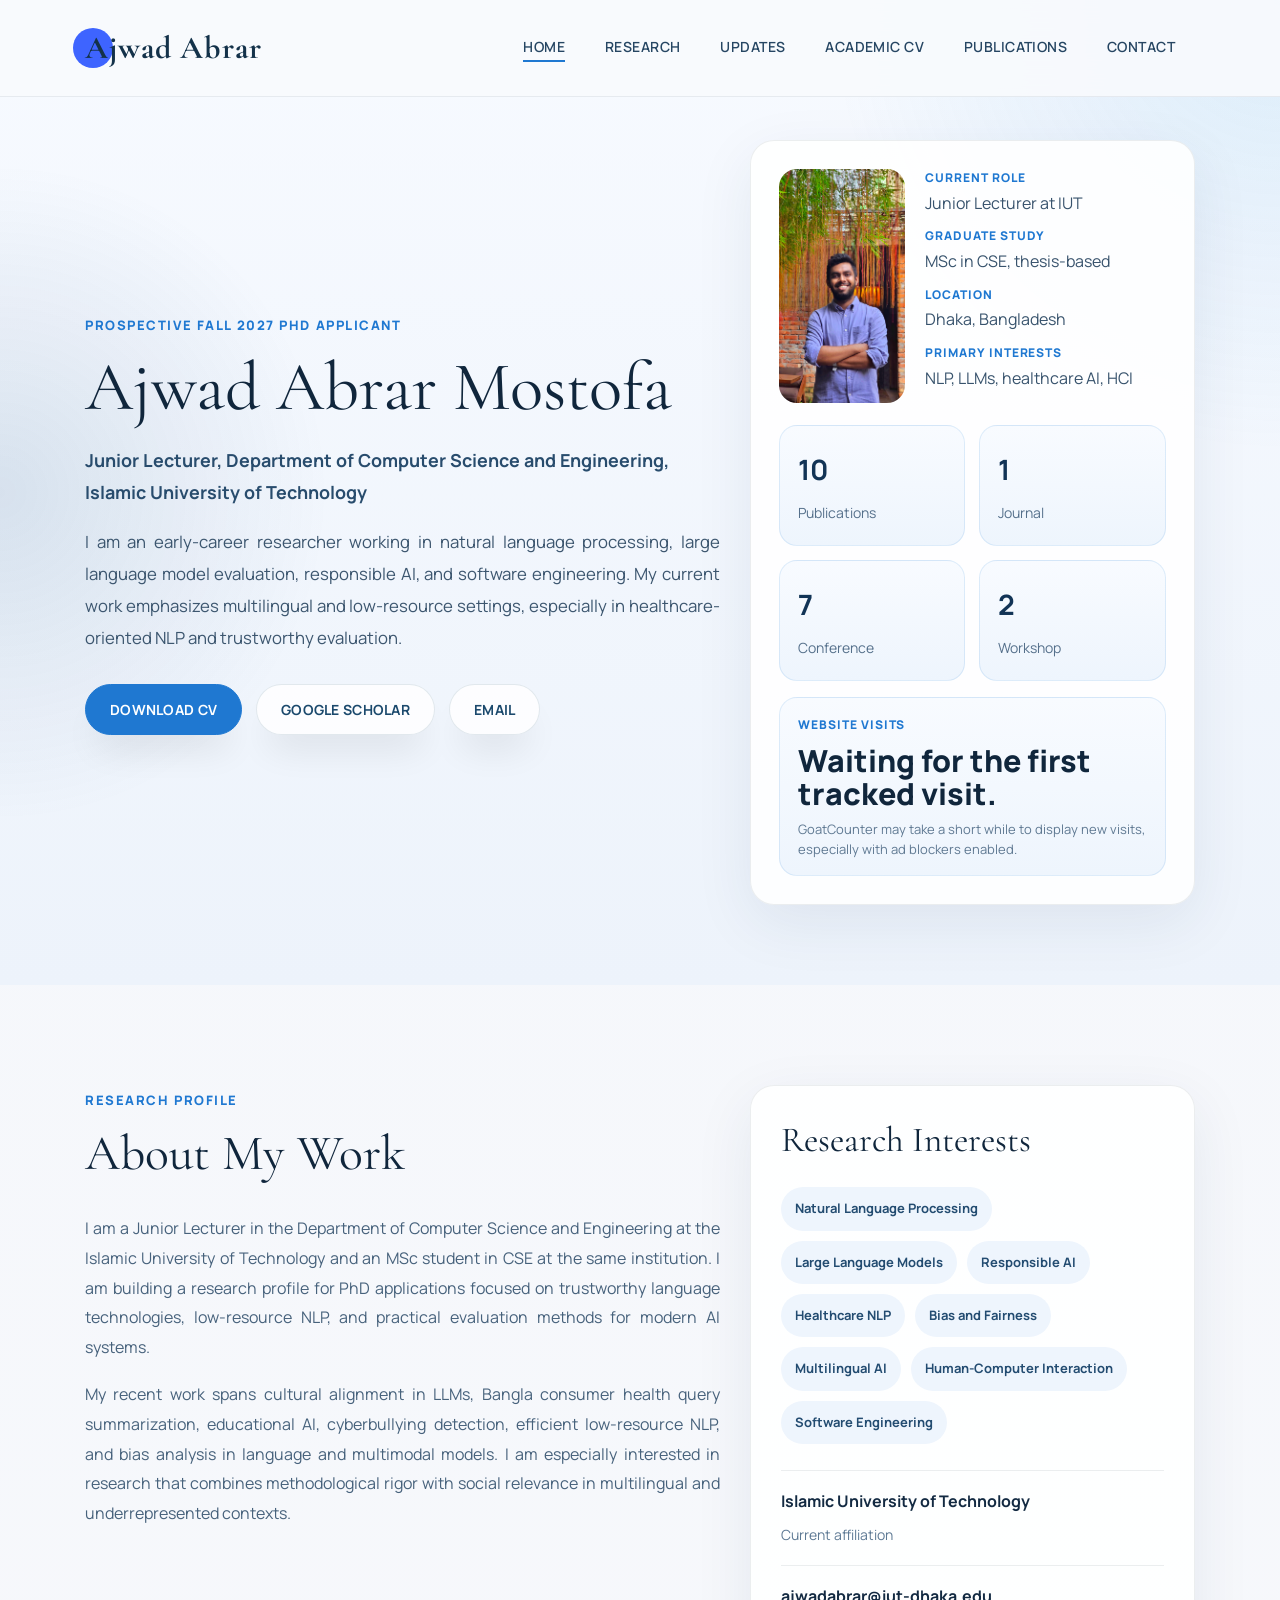
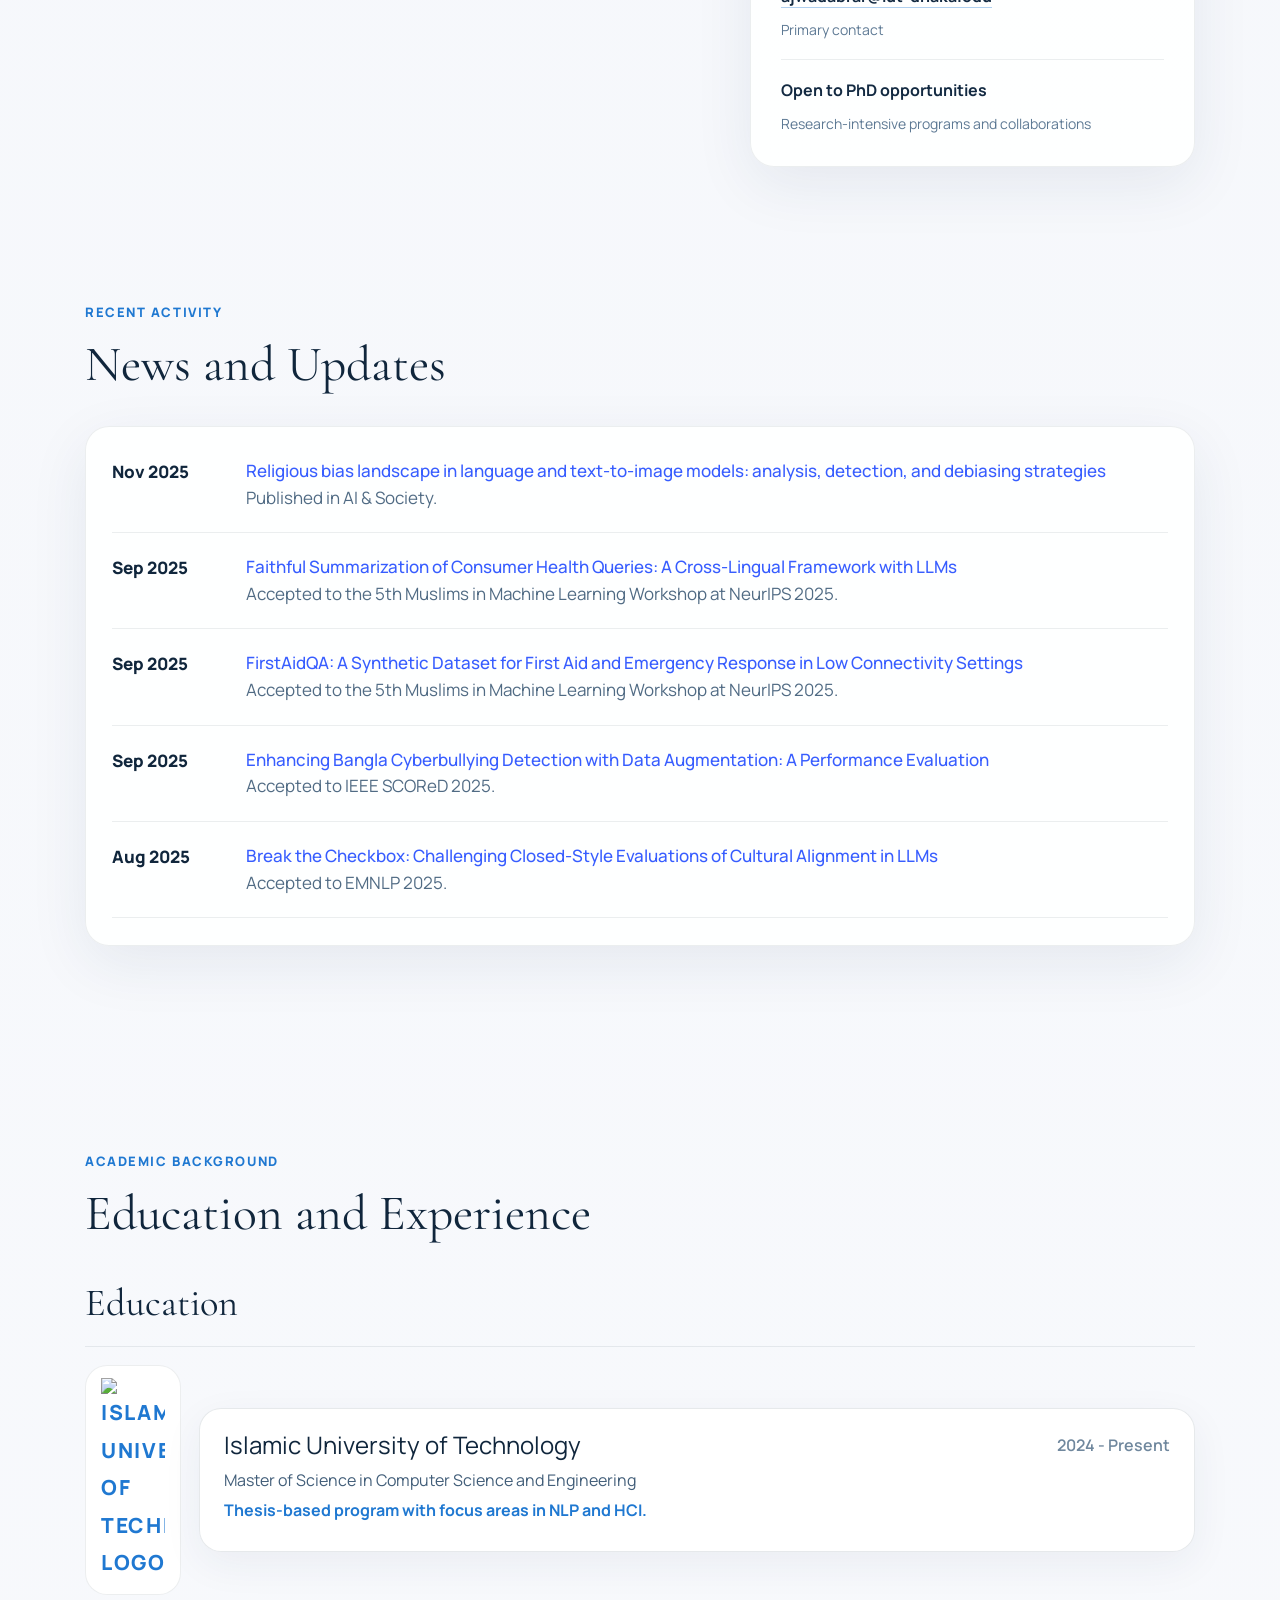
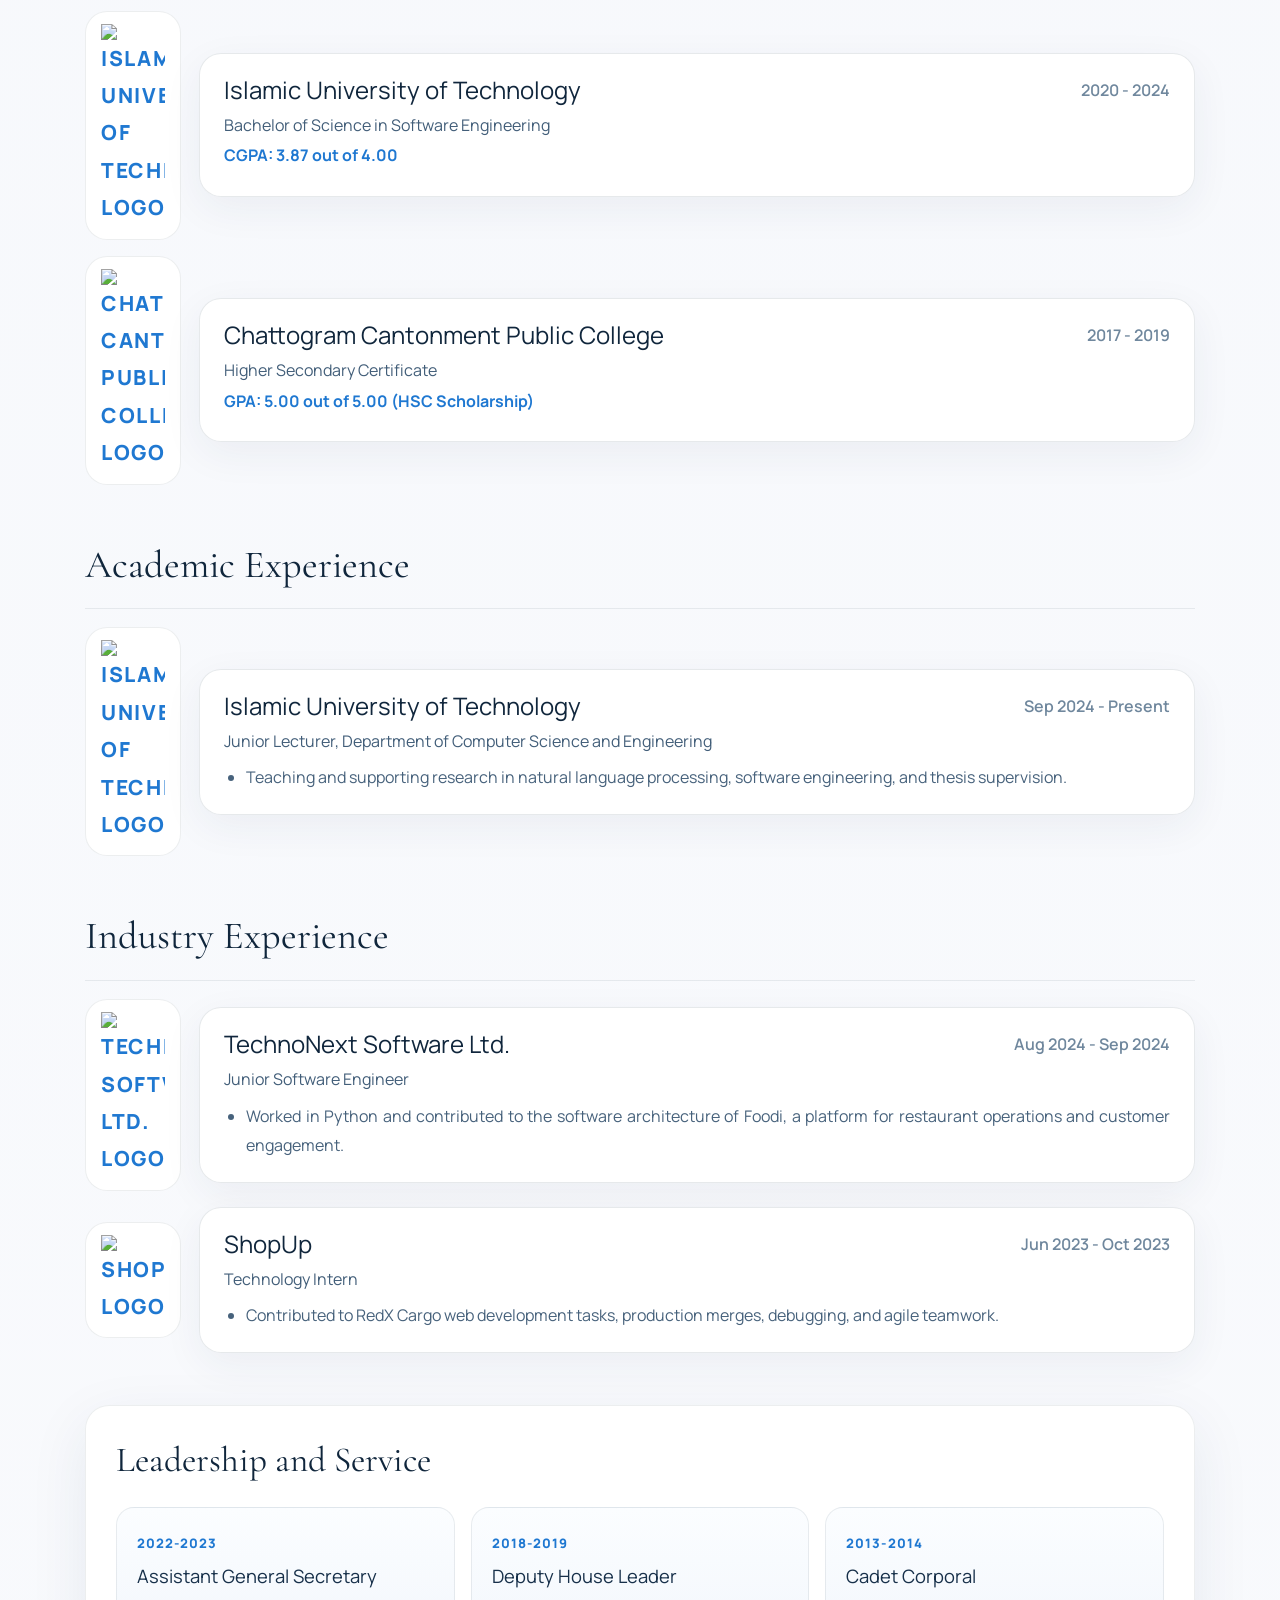
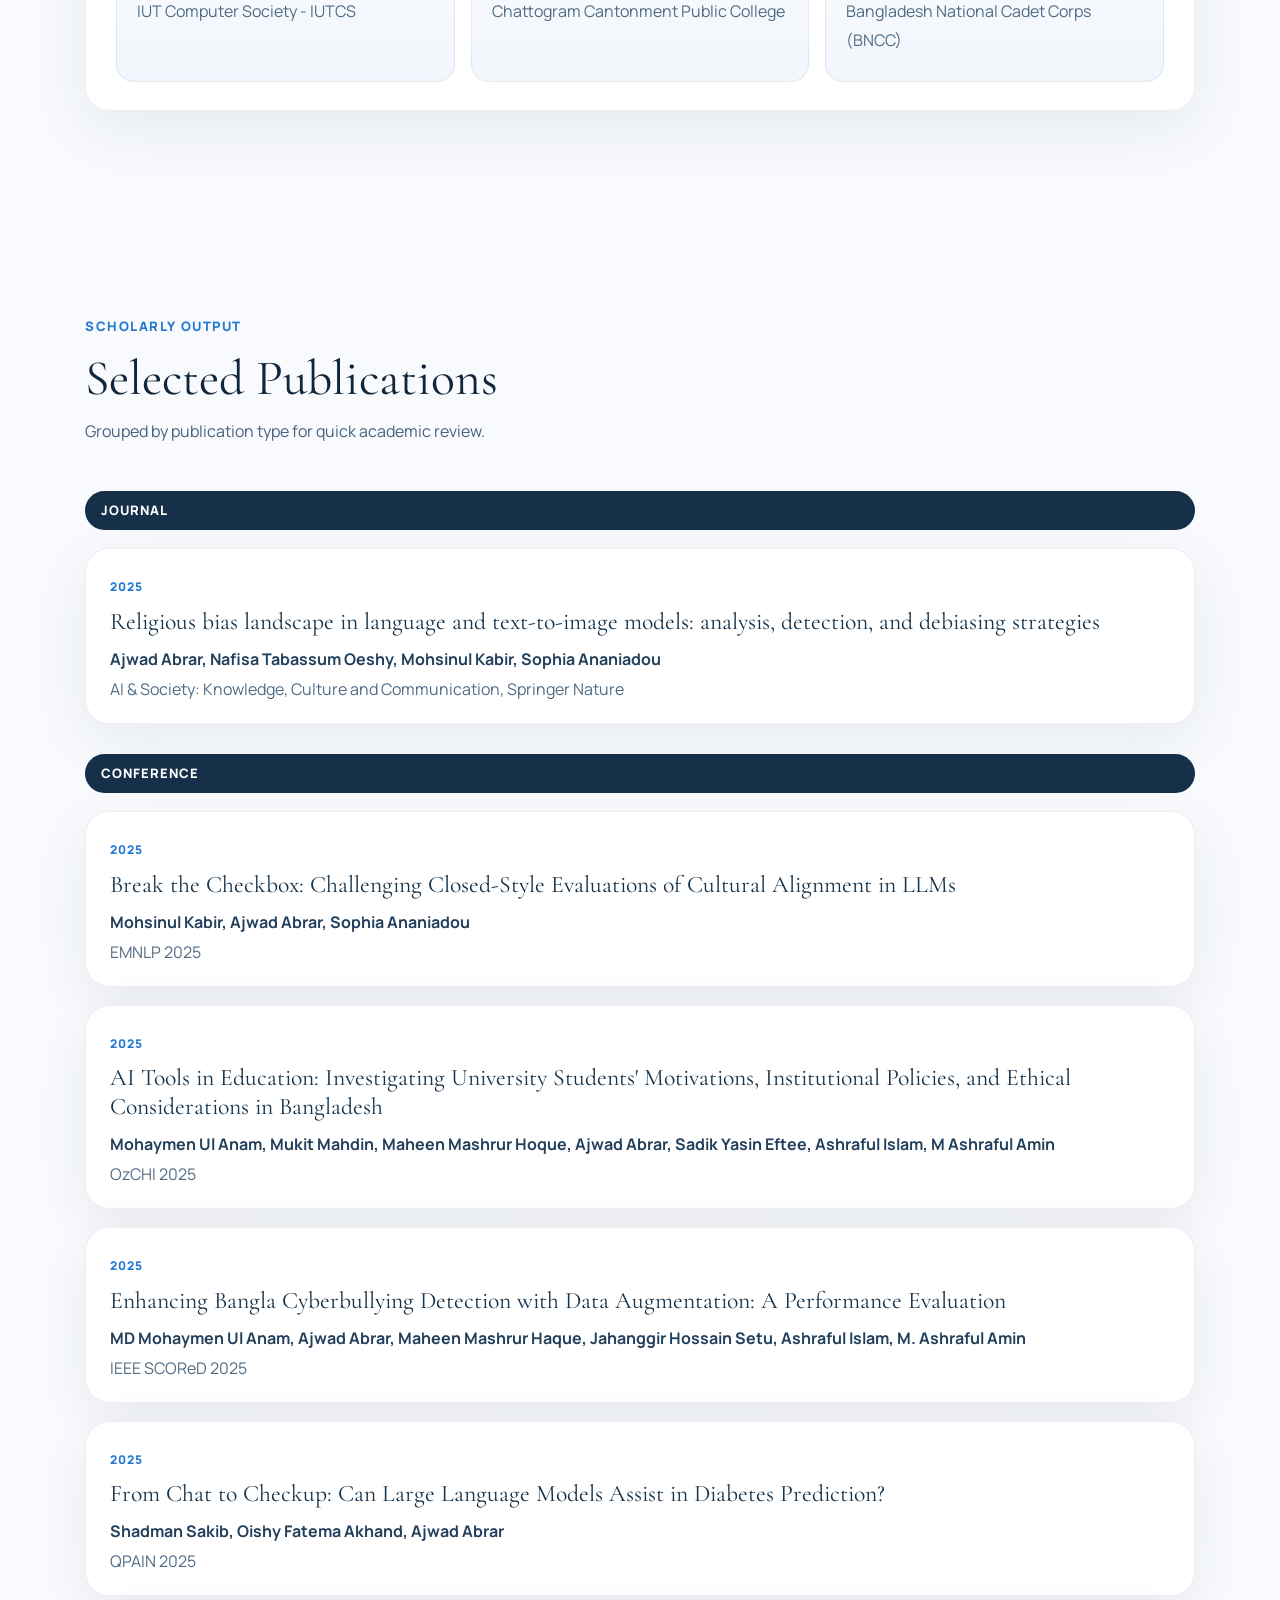
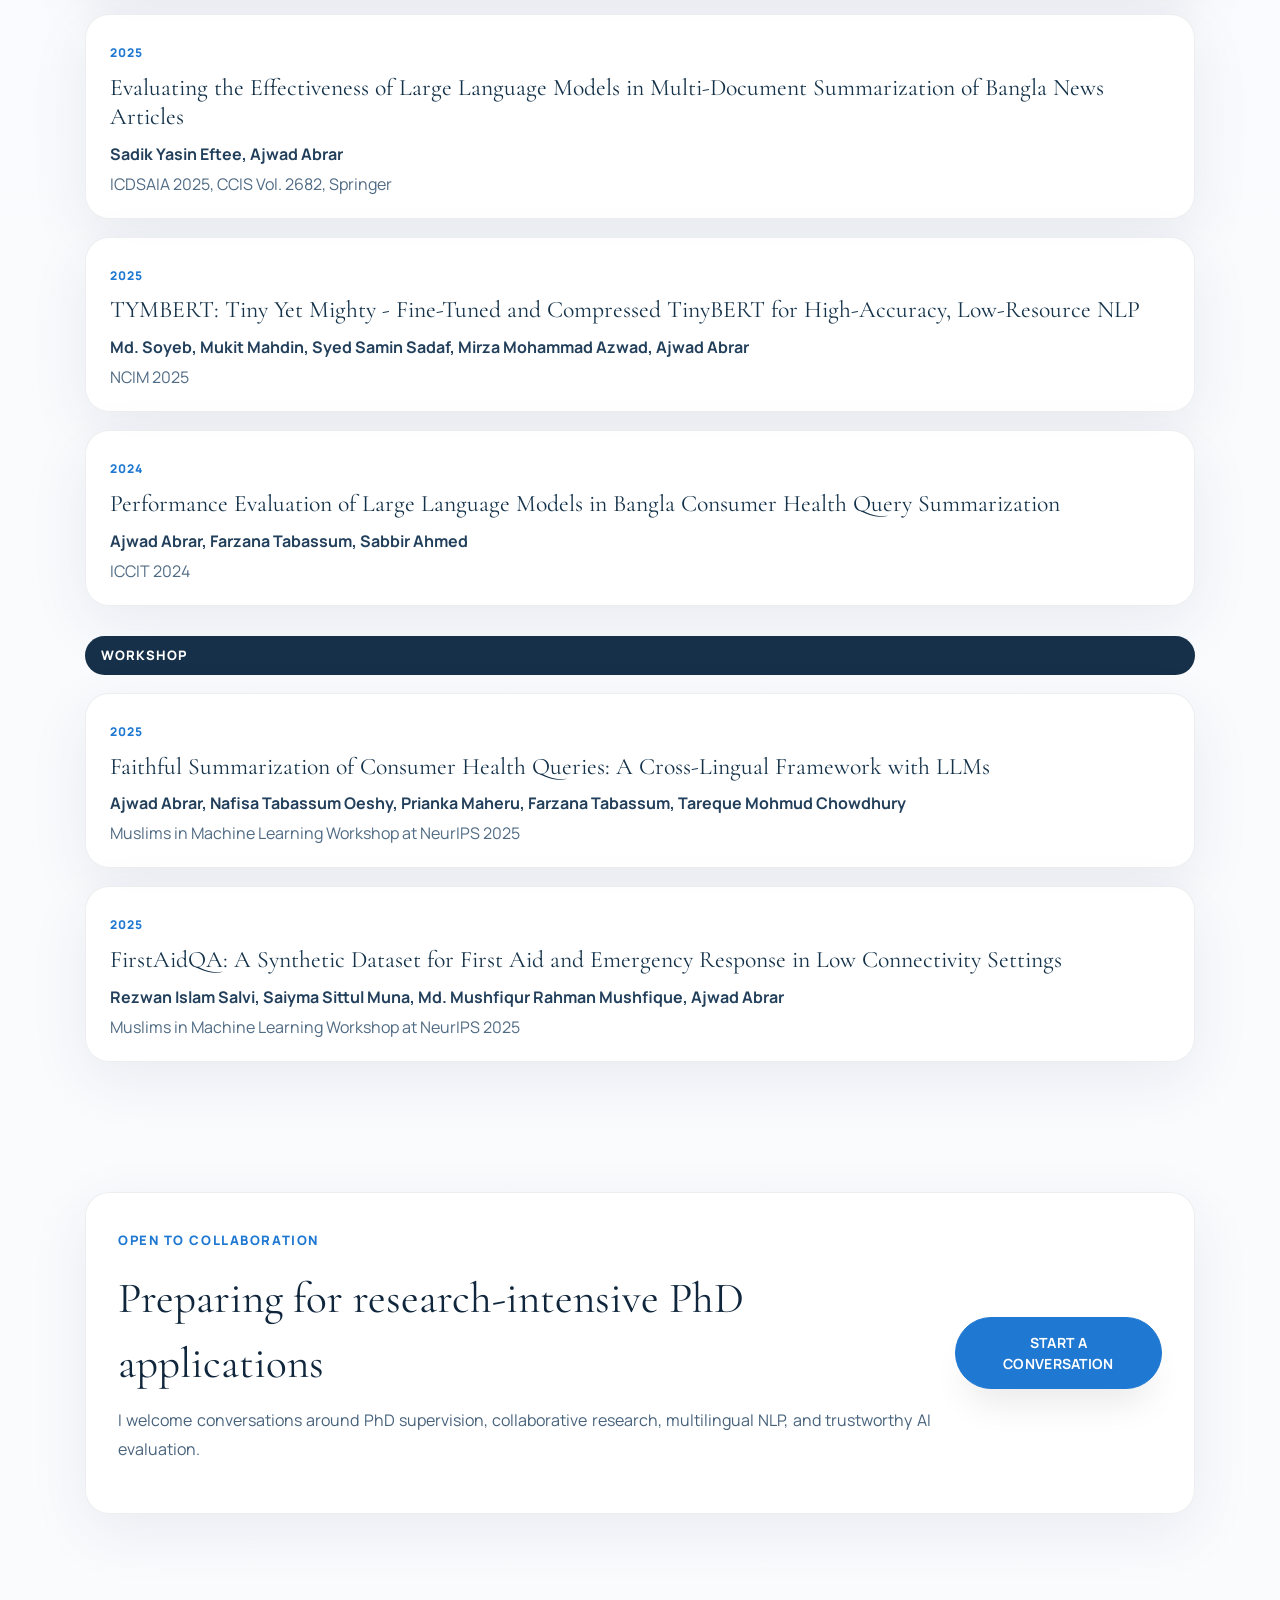
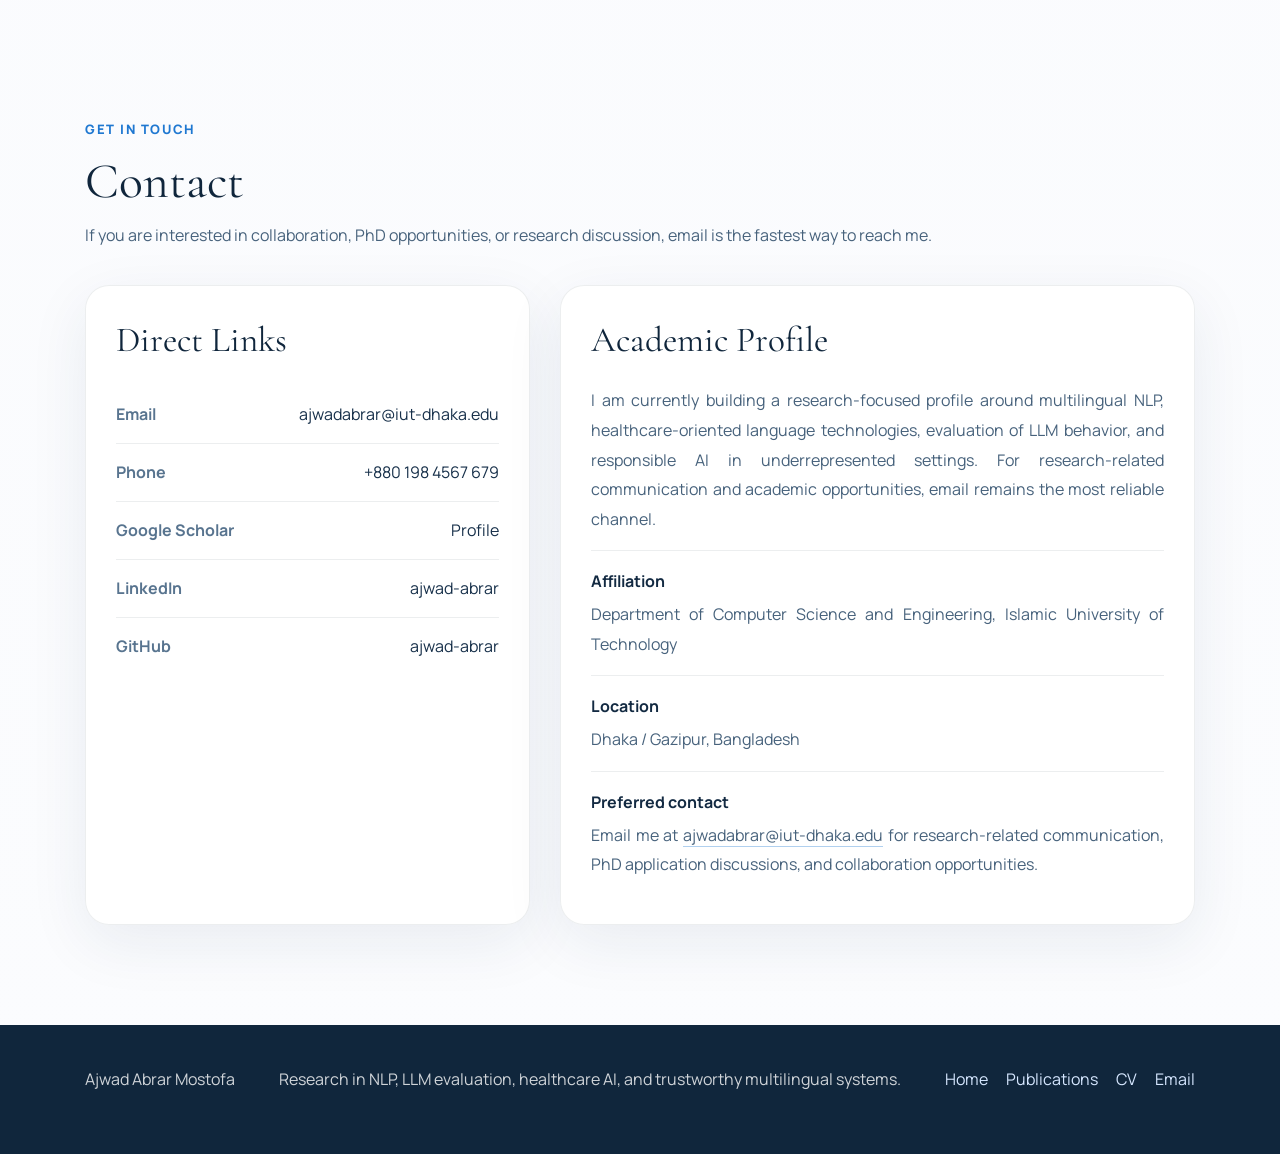
==== index.html @ be137bd3 "Update CCPC logo image" ====
<!DOCTYPE html>
<html lang="en">
  <head>
    <title>Ajwad Abrar Mostofa</title>
    <meta charset="utf-8">
    <meta name="viewport" content="width=device-width, initial-scale=1, shrink-to-fit=no">
    <link rel="icon" type="image/svg+xml" href="images/favicon-academic.svg">
    <link rel="apple-touch-icon" href="images/favicon-academic.svg">

    <link href="https://fonts.googleapis.com/css2?family=Cormorant+Garamond:wght@500;600;700&family=Manrope:wght@300;400;500;600;700;800&display=swap" rel="stylesheet">

    <link rel="stylesheet" href="css/open-iconic-bootstrap.min.css">
    <link rel="stylesheet" href="css/animate.css">
    <link rel="stylesheet" href="css/owl.carousel.min.css">
    <link rel="stylesheet" href="css/owl.theme.default.min.css">
    <link rel="stylesheet" href="css/magnific-popup.css">
    <link rel="stylesheet" href="css/aos.css">
    <link rel="stylesheet" href="css/ionicons.min.css">
    <link rel="stylesheet" href="css/flaticon.css">
    <link rel="stylesheet" href="css/icomoon.css">
    <link rel="stylesheet" href="css/style.css">
    <script data-goatcounter="https://ajwad-abrar.goatcounter.com/count" async src="https://gc.zgo.at/count.js"></script>
  </head>
  <body data-spy="scroll" data-target=".site-navbar-target" data-offset="120" class="academic-body">
    <nav class="navbar navbar-expand-lg navbar-dark ftco_navbar ftco-navbar-light site-navbar-target academic-navbar" id="ftco-navbar">
      <div class="container">
        <a class="navbar-brand academic-brand" href="#home-section">Ajwad Abrar</a>
        <button class="navbar-toggler js-fh5co-nav-toggle fh5co-nav-toggle" type="button" data-toggle="collapse" data-target="#ftco-nav" aria-controls="ftco-nav" aria-expanded="false" aria-label="Toggle navigation">
          <span class="oi oi-menu"></span> Menu
        </button>

        <div class="collapse navbar-collapse" id="ftco-nav">
          <ul class="navbar-nav nav ml-auto">
            <li class="nav-item"><a href="#home-section" class="nav-link"><span>Home</span></a></li>
            <li class="nav-item"><a href="#about-section" class="nav-link"><span>Research</span></a></li>
            <li class="nav-item"><a href="#milestones-section" class="nav-link"><span>Updates</span></a></li>
            <li class="nav-item"><a href="#resume-section" class="nav-link"><span>Academic CV</span></a></li>
            <li class="nav-item"><a href="#publications-section" class="nav-link"><span>Publications</span></a></li>
            <li class="nav-item"><a href="#contact-section" class="nav-link"><span>Contact</span></a></li>
          </ul>
        </div>
      </div>
    </nav>

    <section class="academic-hero" id="home-section">
      <div class="container">
        <div class="row align-items-center academic-hero-row">
          <div class="col-lg-7">
            <div class="academic-intro ftco-animate">
              <span class="eyebrow">Prospective Fall 2027 PhD Applicant</span>
              <h1>Ajwad Abrar Mostofa</h1>
              <p class="hero-role">Junior Lecturer, Department of Computer Science and Engineering, Islamic University of Technology</p>
              <p class="hero-summary">I am an early-career researcher working in natural language processing, large language model evaluation, responsible AI, and software engineering. My current work emphasizes multilingual and low-resource settings, especially in healthcare-oriented NLP and trustworthy evaluation.</p>
              <div class="hero-actions">
                <a href="resume/Ajwad_Abrar_Mostofa_Resume.pdf" class="btn academic-btn-primary" target="_blank">Download CV</a>
                <a href="https://scholar.google.com/citations?user=GQObpIcAAAAJ&hl=en" class="btn academic-btn-secondary" target="_blank">Google Scholar</a>
                <a href="mailto:ajwadabrar@iut-dhaka.edu" class="btn academic-btn-secondary">Email</a>
              </div>
            </div>
          </div>
          <div class="col-lg-5">
            <div class="academic-hero-panel ftco-animate">
              <div class="profile-card">
                <div class="profile-photo" style="background-image:url(images/about.jpeg);"></div>
                <div class="profile-meta">
                  <p><span>Current role</span> Junior Lecturer at IUT</p>
                  <p><span>Graduate study</span> MSc in CSE, thesis-based</p>
                  <p><span>Location</span> Dhaka, Bangladesh</p>
                  <p><span>Primary interests</span> NLP, LLMs, healthcare AI, HCI</p>
                </div>
              </div>
              <div class="snapshot-grid">
                <div class="snapshot-card">
                  <strong>10</strong>
                  <span>Publications</span>
                </div>
                <div class="snapshot-card">
                  <strong>1</strong>
                  <span>Journal</span>
                </div>
                <div class="snapshot-card">
                  <strong>7</strong>
                  <span>Conference</span>
                </div>
                <div class="snapshot-card">
                  <strong>2</strong>
                  <span>Workshop</span>
                </div>
              </div>
              <div class="visit-counter-card">
                <span class="visit-counter-label">Website Visits</span>
                <div id="visit-counter">Waiting for the first tracked visit.</div>
                <p class="visit-counter-note" id="visit-counter-note">GoatCounter may take a short while to display new visits, especially with ad blockers enabled.</p>
              </div>
            </div>
          </div>
        </div>
      </div>
    </section>

    <section class="academic-section" id="about-section">
      <div class="container">
        <div class="row align-items-start">
          <div class="col-lg-7">
            <div class="section-heading ftco-animate">
              <span class="section-kicker">Research Profile</span>
              <h2>About My Work</h2>
            </div>
            <div class="academic-copy ftco-animate">
              <p>I am a Junior Lecturer in the Department of Computer Science and Engineering at the Islamic University of Technology and an MSc student in CSE at the same institution. I am building a research profile for PhD applications focused on trustworthy language technologies, low-resource NLP, and practical evaluation methods for modern AI systems.</p>
              <p>My recent work spans cultural alignment in LLMs, Bangla consumer health query summarization, educational AI, cyberbullying detection, efficient low-resource NLP, and bias analysis in language and multimodal models. I am especially interested in research that combines methodological rigor with social relevance in multilingual and underrepresented contexts.</p>
            </div>
          </div>
          <div class="col-lg-5">
            <div class="academic-sidecard ftco-animate">
              <h3>Research Interests</h3>
              <div class="interest-tags">
                <span>Natural Language Processing</span>
                <span>Large Language Models</span>
                <span>Responsible AI</span>
                <span>Healthcare NLP</span>
                <span>Bias and Fairness</span>
                <span>Multilingual AI</span>
                <span>Human-Computer Interaction</span>
                <span>Software Engineering</span>
              </div>
              <div class="academic-metrics">
                <div>
                  <strong>Islamic University of Technology</strong>
                  <span>Current affiliation</span>
                </div>
                <div>
                  <strong><a href="mailto:ajwadabrar@iut-dhaka.edu">ajwadabrar@iut-dhaka.edu</a></strong>
                  <span>Primary contact</span>
                </div>
                <div>
                  <strong>Open to PhD opportunities</strong>
                  <span>Research-intensive programs and collaborations</span>
                </div>
              </div>
            </div>
          </div>
        </div>
      </div>
    </section>

    <section class="academic-section updates-section" id="milestones-section">
      <div class="container">
        <div class="section-heading ftco-animate">
          <span class="section-kicker">Recent Activity</span>
          <h2>News and Updates</h2>
        </div>
        <div class="news-updates-box ftco-animate">
          <ul class="news-updates-list">
            <li>
              <span class="news-date">Nov 2025</span>
              <a href="https://doi.org/10.1007/s00146-025-02721-z" target="_blank">Religious bias landscape in language and text-to-image models: analysis, detection, and debiasing strategies</a>
              <span class="news-detail">Published in AI &amp; Society.</span>
            </li>
            <li>
              <span class="news-date">Sep 2025</span>
              <a href="https://openreview.net/forum?id=JqL8apXuEb" target="_blank">Faithful Summarization of Consumer Health Queries: A Cross-Lingual Framework with LLMs</a>
              <span class="news-detail">Accepted to the 5th Muslims in Machine Learning Workshop at NeurIPS 2025.</span>
            </li>
            <li>
              <span class="news-date">Sep 2025</span>
              <a href="https://openreview.net/forum?id=YRE333q5iu" target="_blank">FirstAidQA: A Synthetic Dataset for First Aid and Emergency Response in Low Connectivity Settings</a>
              <span class="news-detail">Accepted to the 5th Muslims in Machine Learning Workshop at NeurIPS 2025.</span>
            </li>
            <li>
              <span class="news-date">Sep 2025</span>
              <a href="https://doi.org/10.1109/SCOReD68498.2025.11398938" target="_blank">Enhancing Bangla Cyberbullying Detection with Data Augmentation: A Performance Evaluation</a>
              <span class="news-detail">Accepted to IEEE SCOReD 2025.</span>
            </li>
            <li>
              <span class="news-date">Aug 2025</span>
              <a href="https://aclanthology.org/2025.emnlp-main.2/" target="_blank">Break the Checkbox: Challenging Closed-Style Evaluations of Cultural Alignment in LLMs</a>
              <span class="news-detail">Accepted to EMNLP 2025.</span>
            </li>
            <li>
              <span class="news-date">Jul 2025</span>
              <a href="https://doi.org/10.1145/3764687.3769951" target="_blank">AI Tools in Education: Investigating University Students' Motivations, Institutional Policies, and Ethical Considerations in Bangladesh</a>
              <span class="news-detail">Accepted to OzCHI 2025.</span>
            </li>
            <li>
              <span class="news-date">Jun 2025</span>
              <a href="https://doi.org/10.1109/QPAIN66474.2025.11171691" target="_blank">From Chat to Checkup: Can Large Language Models Assist in Diabetes Prediction?</a>
              <span class="news-detail">Accepted to QPAIN 2025.</span>
            </li>
            <li>
              <span class="news-date">Jun 2025</span>
              <a href="https://doi.org/10.1007/978-3-032-11352-8_21" target="_blank">Evaluating the Effectiveness of Large Language Models in Multi-Document Summarization of Bangla News Articles</a>
              <span class="news-detail">Accepted to ICDSAIA 2025.</span>
            </li>
            <li>
              <span class="news-date">Apr 2025</span>
              <a href="https://doi.org/10.1109/NCIM65934.2025.11160230" target="_blank">TYMBERT: Tiny Yet Mighty - Fine-Tuned and Compressed TinyBERT for High-Accuracy, Low-Resource NLP</a>
              <span class="news-detail">Accepted to NCIM 2025.</span>
            </li>
            <li>
              <span class="news-date">Dec 2024</span>
              <a href="https://doi.org/10.1109/ICCIT64611.2024.11022034" target="_blank">Performance Evaluation of Large Language Models in Bangla Consumer Health Query Summarization</a>
              <span class="news-detail">Published in the proceedings of ICCIT 2024.</span>
            </li>
          </ul>
        </div>
      </div>
    </section>

    <section class="academic-section cv-section" id="resume-section">
      <div class="container">
        <div class="section-heading ftco-animate">
          <span class="section-kicker">Academic Background</span>
          <h2>Education and Experience</h2>
        </div>
        <div class="academic-list-section ftco-animate">
          <h3>Education</h3>
          <div class="institution-list">
            <article class="institution-card">
              <div class="institution-mark institution-mark--logo" aria-label="Islamic University of Technology">
                <img src="https://iutoic-dhaka.edu/img/official/IUT_logo_v_1.png" alt="Islamic University of Technology logo">
              </div>
              <div class="institution-content">
                <div class="institution-header">
                  <h4>Islamic University of Technology</h4>
                  <span>2024 - Present</span>
                </div>
                <p>Master of Science in Computer Science and Engineering</p>
                <p class="institution-note">Thesis-based program with focus areas in NLP and HCI.</p>
              </div>
            </article>
            <article class="institution-card">
              <div class="institution-mark institution-mark--logo" aria-label="Islamic University of Technology">
                <img src="https://iutoic-dhaka.edu/img/official/IUT_logo_v_1.png" alt="Islamic University of Technology logo">
              </div>
              <div class="institution-content">
                <div class="institution-header">
                  <h4>Islamic University of Technology</h4>
                  <span>2020 - 2024</span>
                </div>
                <p>Bachelor of Science in Software Engineering</p>
                <p class="institution-note">CGPA: 3.87 out of 4.00</p>
              </div>
            </article>
            <article class="institution-card">
              <div class="institution-mark institution-mark--logo" aria-label="Chattogram Cantonment Public College">
                <img class="institution-logo institution-logo--compact" src="https://encrypted-tbn0.gstatic.com/images?q=tbn:ANd9GcTM9g0o19XWViVq-f87Fsg52AKXwDbP7SIBbw&s" alt="Chattogram Cantonment Public College logo">
              </div>
              <div class="institution-content">
                <div class="institution-header">
                  <h4>Chattogram Cantonment Public College</h4>
                  <span>2017 - 2019</span>
                </div>
                <p>Higher Secondary Certificate</p>
                <p class="institution-note">GPA: 5.00 out of 5.00 (HSC Scholarship)</p>
              </div>
            </article>
          </div>
        </div>

        <div class="academic-list-section ftco-animate">
          <h3>Academic Experience</h3>
          <div class="institution-list">
            <article class="institution-card">
              <div class="institution-mark institution-mark--logo" aria-label="Islamic University of Technology">
                <img src="https://iutoic-dhaka.edu/img/official/IUT_logo_v_1.png" alt="Islamic University of Technology logo">
              </div>
              <div class="institution-content">
                <div class="institution-header">
                  <h4>Islamic University of Technology</h4>
                  <span>Sep 2024 - Present</span>
                </div>
                <p>Junior Lecturer, Department of Computer Science and Engineering</p>
                <ul class="institution-points">
                  <li>Teaching and supporting research in natural language processing, software engineering, and thesis supervision.</li>
                </ul>
              </div>
            </article>
          </div>
        </div>

        <div class="academic-list-section ftco-animate">
          <h3>Industry Experience</h3>
          <div class="institution-list">
            <article class="institution-card">
              <div class="institution-mark institution-mark--logo" aria-label="TechnoNext Software Ltd.">
                <img class="institution-logo institution-logo--compact" src="https://technonext.com/favicon.ico" alt="TechnoNext Software Ltd. logo">
              </div>
              <div class="institution-content">
                <div class="institution-header">
                  <h4>TechnoNext Software Ltd.</h4>
                  <span>Aug 2024 - Sep 2024</span>
                </div>
                <p>Junior Software Engineer</p>
                <ul class="institution-points">
                  <li>Worked in Python and contributed to the software architecture of Foodi, a platform for restaurant operations and customer engagement.</li>
                </ul>
              </div>
            </article>
            <article class="institution-card">
              <div class="institution-mark institution-mark--logo" aria-label="ShopUp">
                <img class="institution-logo institution-logo--wide" src="https://cdn.prod.website-files.com/6333ac79f6f6302ab824df89/65d46f9f0e25446182f8c0dc_ShopUp-logo.svg" alt="ShopUp logo">
              </div>
              <div class="institution-content">
                <div class="institution-header">
                  <h4>ShopUp</h4>
                  <span>Jun 2023 - Oct 2023</span>
                </div>
                <p>Technology Intern</p>
                <ul class="institution-points">
                  <li>Contributed to RedX Cargo web development tasks, production merges, debugging, and agile teamwork.</li>
                </ul>
              </div>
            </article>
          </div>
        </div>

        <div class="row">
          <div class="col-lg-12">
            <div class="academic-block ftco-animate">
              <h3>Leadership and Service</h3>
              <div class="service-grid">
                <div class="service-card">
                  <span class="entry-date">2022-2023</span>
                  <h4>Assistant General Secretary</h4>
                  <p>IUT Computer Society - IUTCS</p>
                </div>
                <div class="service-card">
                  <span class="entry-date">2018-2019</span>
                  <h4>Deputy House Leader</h4>
                  <p>Chattogram Cantonment Public College</p>
                </div>
                <div class="service-card">
                  <span class="entry-date">2013-2014</span>
                  <h4>Cadet Corporal</h4>
                  <p>Bangladesh National Cadet Corps (BNCC)</p>
                </div>
              </div>
            </div>
          </div>
        </div>
      </div>
    </section>

    <section class="academic-section publications-section" id="publications-section">
      <div class="container">
        <div class="section-heading ftco-animate">
          <span class="section-kicker">Scholarly Output</span>
          <h2>Selected Publications</h2>
          <p>Grouped by publication type for quick academic review.</p>
        </div>
        <div class="publication-groups">
          <div class="publication-group ftco-animate">
            <div class="group-label">Journal</div>
            <article class="publication-card">
              <span class="pub-year">2025</span>
              <h3><a href="https://doi.org/10.1007/s00146-025-02721-z" target="_blank">Religious bias landscape in language and text-to-image models: analysis, detection, and debiasing strategies</a></h3>
              <p class="pub-authors">Ajwad Abrar, Nafisa Tabassum Oeshy, Mohsinul Kabir, Sophia Ananiadou</p>
              <p class="pub-venue">AI &amp; Society: Knowledge, Culture and Communication, Springer Nature</p>
            </article>
          </div>

          <div class="publication-group ftco-animate">
            <div class="group-label">Conference</div>
            <article class="publication-card">
              <span class="pub-year">2025</span>
              <h3><a href="https://aclanthology.org/2025.emnlp-main.2/" target="_blank">Break the Checkbox: Challenging Closed-Style Evaluations of Cultural Alignment in LLMs</a></h3>
              <p class="pub-authors">Mohsinul Kabir, Ajwad Abrar, Sophia Ananiadou</p>
              <p class="pub-venue">EMNLP 2025</p>
            </article>
            <article class="publication-card">
              <span class="pub-year">2025</span>
              <h3><a href="https://doi.org/10.1145/3764687.3769951" target="_blank">AI Tools in Education: Investigating University Students' Motivations, Institutional Policies, and Ethical Considerations in Bangladesh</a></h3>
              <p class="pub-authors">Mohaymen Ul Anam, Mukit Mahdin, Maheen Mashrur Hoque, Ajwad Abrar, Sadik Yasin Eftee, Ashraful Islam, M Ashraful Amin</p>
              <p class="pub-venue">OzCHI 2025</p>
            </article>
            <article class="publication-card">
              <span class="pub-year">2025</span>
              <h3><a href="https://doi.org/10.1109/SCOReD68498.2025.11398938" target="_blank">Enhancing Bangla Cyberbullying Detection with Data Augmentation: A Performance Evaluation</a></h3>
              <p class="pub-authors">MD Mohaymen Ul Anam, Ajwad Abrar, Maheen Mashrur Haque, Jahanggir Hossain Setu, Ashraful Islam, M. Ashraful Amin</p>
              <p class="pub-venue">IEEE SCOReD 2025</p>
            </article>
            <article class="publication-card">
              <span class="pub-year">2025</span>
              <h3><a href="https://arxiv.org/abs/2506.14949" target="_blank">From Chat to Checkup: Can Large Language Models Assist in Diabetes Prediction?</a></h3>
              <p class="pub-authors">Shadman Sakib, Oishy Fatema Akhand, Ajwad Abrar</p>
              <p class="pub-venue">QPAIN 2025</p>
            </article>
            <article class="publication-card">
              <span class="pub-year">2025</span>
              <h3><a href="https://doi.org/10.1007/978-3-032-11352-8_21" target="_blank">Evaluating the Effectiveness of Large Language Models in Multi-Document Summarization of Bangla News Articles</a></h3>
              <p class="pub-authors">Sadik Yasin Eftee, Ajwad Abrar</p>
              <p class="pub-venue">ICDSAIA 2025, CCIS Vol. 2682, Springer</p>
            </article>
            <article class="publication-card">
              <span class="pub-year">2025</span>
              <h3><a href="https://doi.org/10.1109/NCIM65934.2025.11160230" target="_blank">TYMBERT: Tiny Yet Mighty - Fine-Tuned and Compressed TinyBERT for High-Accuracy, Low-Resource NLP</a></h3>
              <p class="pub-authors">Md. Soyeb, Mukit Mahdin, Syed Samin Sadaf, Mirza Mohammad Azwad, Ajwad Abrar</p>
              <p class="pub-venue">NCIM 2025</p>
            </article>
            <article class="publication-card">
              <span class="pub-year">2024</span>
              <h3><a href="https://doi.org/10.1109/ICCIT64611.2024.11022034" target="_blank">Performance Evaluation of Large Language Models in Bangla Consumer Health Query Summarization</a></h3>
              <p class="pub-authors">Ajwad Abrar, Farzana Tabassum, Sabbir Ahmed</p>
              <p class="pub-venue">ICCIT 2024</p>
            </article>
          </div>

          <div class="publication-group ftco-animate">
            <div class="group-label">Workshop</div>
            <article class="publication-card">
              <span class="pub-year">2025</span>
              <h3><a href="https://openreview.net/forum?id=JqL8apXuEb" target="_blank">Faithful Summarization of Consumer Health Queries: A Cross-Lingual Framework with LLMs</a></h3>
              <p class="pub-authors">Ajwad Abrar, Nafisa Tabassum Oeshy, Prianka Maheru, Farzana Tabassum, Tareque Mohmud Chowdhury</p>
              <p class="pub-venue">Muslims in Machine Learning Workshop at NeurIPS 2025</p>
            </article>
            <article class="publication-card">
              <span class="pub-year">2025</span>
              <h3><a href="https://openreview.net/forum?id=YRE333q5iu" target="_blank">FirstAidQA: A Synthetic Dataset for First Aid and Emergency Response in Low Connectivity Settings</a></h3>
              <p class="pub-authors">Rezwan Islam Salvi, Saiyma Sittul Muna, Md. Mushfiqur Rahman Mushfique, Ajwad Abrar</p>
              <p class="pub-venue">Muslims in Machine Learning Workshop at NeurIPS 2025</p>
            </article>
          </div>
        </div>
      </div>
    </section>

    <section class="academic-cta-section">
      <div class="container">
        <div class="academic-cta ftco-animate">
          <div>
            <span class="section-kicker">Open To Collaboration</span>
            <h2>Preparing for research-intensive PhD applications</h2>
            <p>I welcome conversations around PhD supervision, collaborative research, multilingual NLP, and trustworthy AI evaluation.</p>
          </div>
          <a href="mailto:ajwadabrar@iut-dhaka.edu" class="btn academic-btn-primary">Start a Conversation</a>
        </div>
      </div>
    </section>

    <section class="academic-section academic-contact" id="contact-section">
      <div class="container">
        <div class="section-heading ftco-animate">
          <span class="section-kicker">Get In Touch</span>
          <h2>Contact</h2>
          <p>If you are interested in collaboration, PhD opportunities, or research discussion, email is the fastest way to reach me.</p>
        </div>
        <div class="row equal-card-row">
          <div class="col-lg-5">
            <div class="contact-panel ftco-animate">
              <h3>Direct Links</h3>
              <ul class="contact-list">
                <li><span>Email</span><a href="mailto:ajwadabrar@iut-dhaka.edu">ajwadabrar@iut-dhaka.edu</a></li>
                <li><span>Phone</span><a href="tel:+8801984567679">+880 198 4567 679</a></li>
                <li><span>Google Scholar</span><a href="https://scholar.google.com/citations?user=GQObpIcAAAAJ&hl=en" target="_blank">Profile</a></li>
                <li><span>LinkedIn</span><a href="https://www.linkedin.com/in/ajwad-abrar/" target="_blank">ajwad-abrar</a></li>
                <li><span>GitHub</span><a href="https://github.com/ajwad-abrar" target="_blank">ajwad-abrar</a></li>
              </ul>
            </div>
          </div>
          <div class="col-lg-7">
            <div class="contact-panel ftco-animate">
              <h3>Academic Profile</h3>
              <p>I am currently building a research-focused profile around multilingual NLP, healthcare-oriented language technologies, evaluation of LLM behavior, and responsible AI in underrepresented settings. For research-related communication and academic opportunities, email remains the most reliable channel.</p>
              <div class="contact-note">
                <strong>Affiliation</strong>
                <p>Department of Computer Science and Engineering, Islamic University of Technology</p>
              </div>
              <div class="contact-note">
                <strong>Location</strong>
                <p>Dhaka / Gazipur, Bangladesh</p>
              </div>
              <div class="contact-note">
                <strong>Preferred contact</strong>
                <p>Email me at <a href="mailto:ajwadabrar@iut-dhaka.edu">ajwadabrar@iut-dhaka.edu</a> for research-related communication, PhD application discussions, and collaboration opportunities.</p>
              </div>
            </div>
          </div>
        </div>
      </div>
    </section>

    <footer class="academic-footer">
      <div class="container">
        <div class="footer-wrap">
          <p>Ajwad Abrar Mostofa</p>
          <p>Research in NLP, LLM evaluation, healthcare AI, and trustworthy multilingual systems.</p>
          <ul class="footer-links">
            <li><a href="#home-section">Home</a></li>
            <li><a href="#publications-section">Publications</a></li>
            <li><a href="resume/Ajwad_Abrar_Mostofa_Resume.pdf" target="_blank">CV</a></li>
            <li><a href="mailto:ajwadabrar@iut-dhaka.edu">Email</a></li>
          </ul>
        </div>
      </div>
    </footer>

    <div id="ftco-loader" class="show fullscreen"><svg class="circular" width="48px" height="48px"><circle class="path-bg" cx="24" cy="24" r="22" fill="none" stroke-width="4" stroke="#eeeeee"/><circle class="path" cx="24" cy="24" r="22" fill="none" stroke-width="4" stroke-miterlimit="10" stroke="#F96D00"/></svg></div>

    <script src="js/jquery.min.js"></script>
    <script src="js/jquery-migrate-3.0.1.min.js"></script>
    <script src="js/popper.min.js"></script>
    <script src="js/bootstrap.min.js"></script>
    <script src="js/jquery.easing.1.3.js"></script>
    <script src="js/jquery.waypoints.min.js"></script>
    <script src="js/jquery.stellar.min.js"></script>
    <script src="js/owl.carousel.min.js"></script>
    <script src="js/jquery.magnific-popup.min.js"></script>
    <script src="js/aos.js"></script>
    <script src="js/jquery.animateNumber.min.js"></script>
    <script src="js/scrollax.min.js"></script>
    <script src="js/main.js"></script>
  </body>
</html>
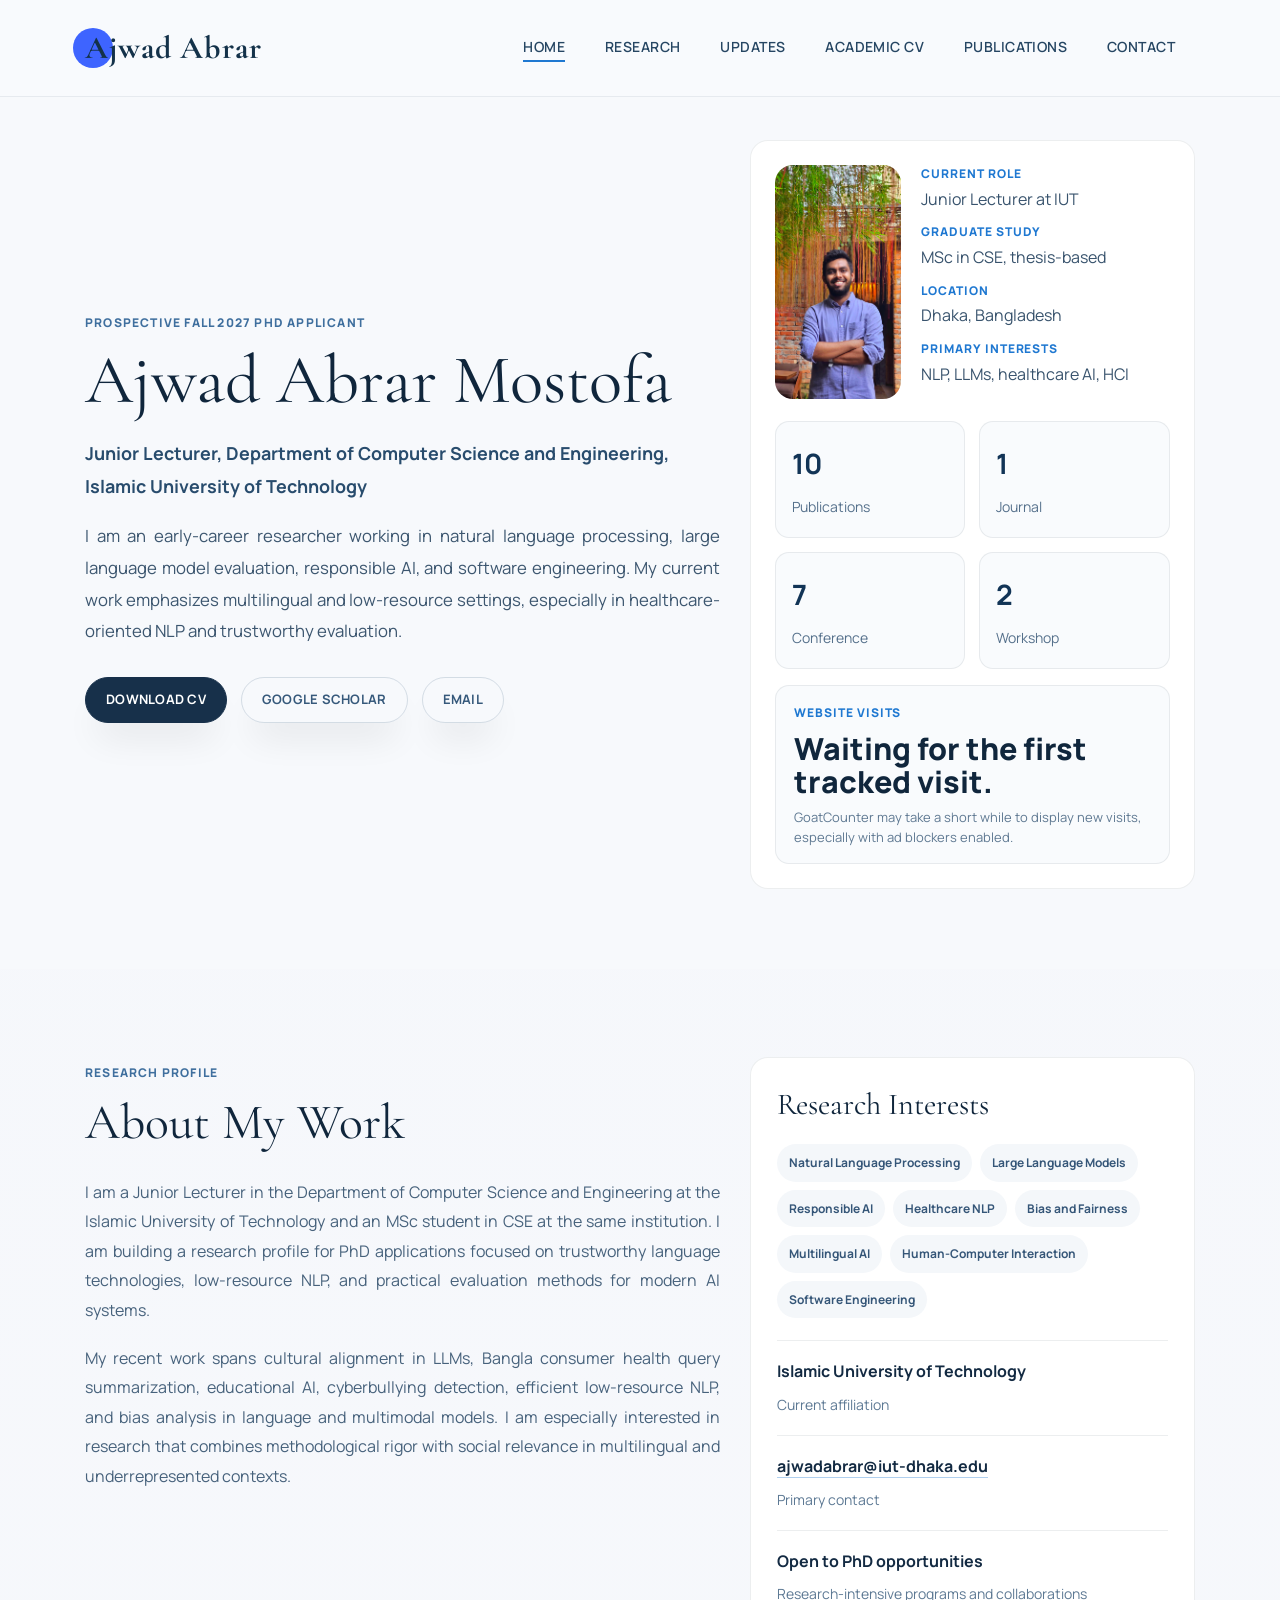
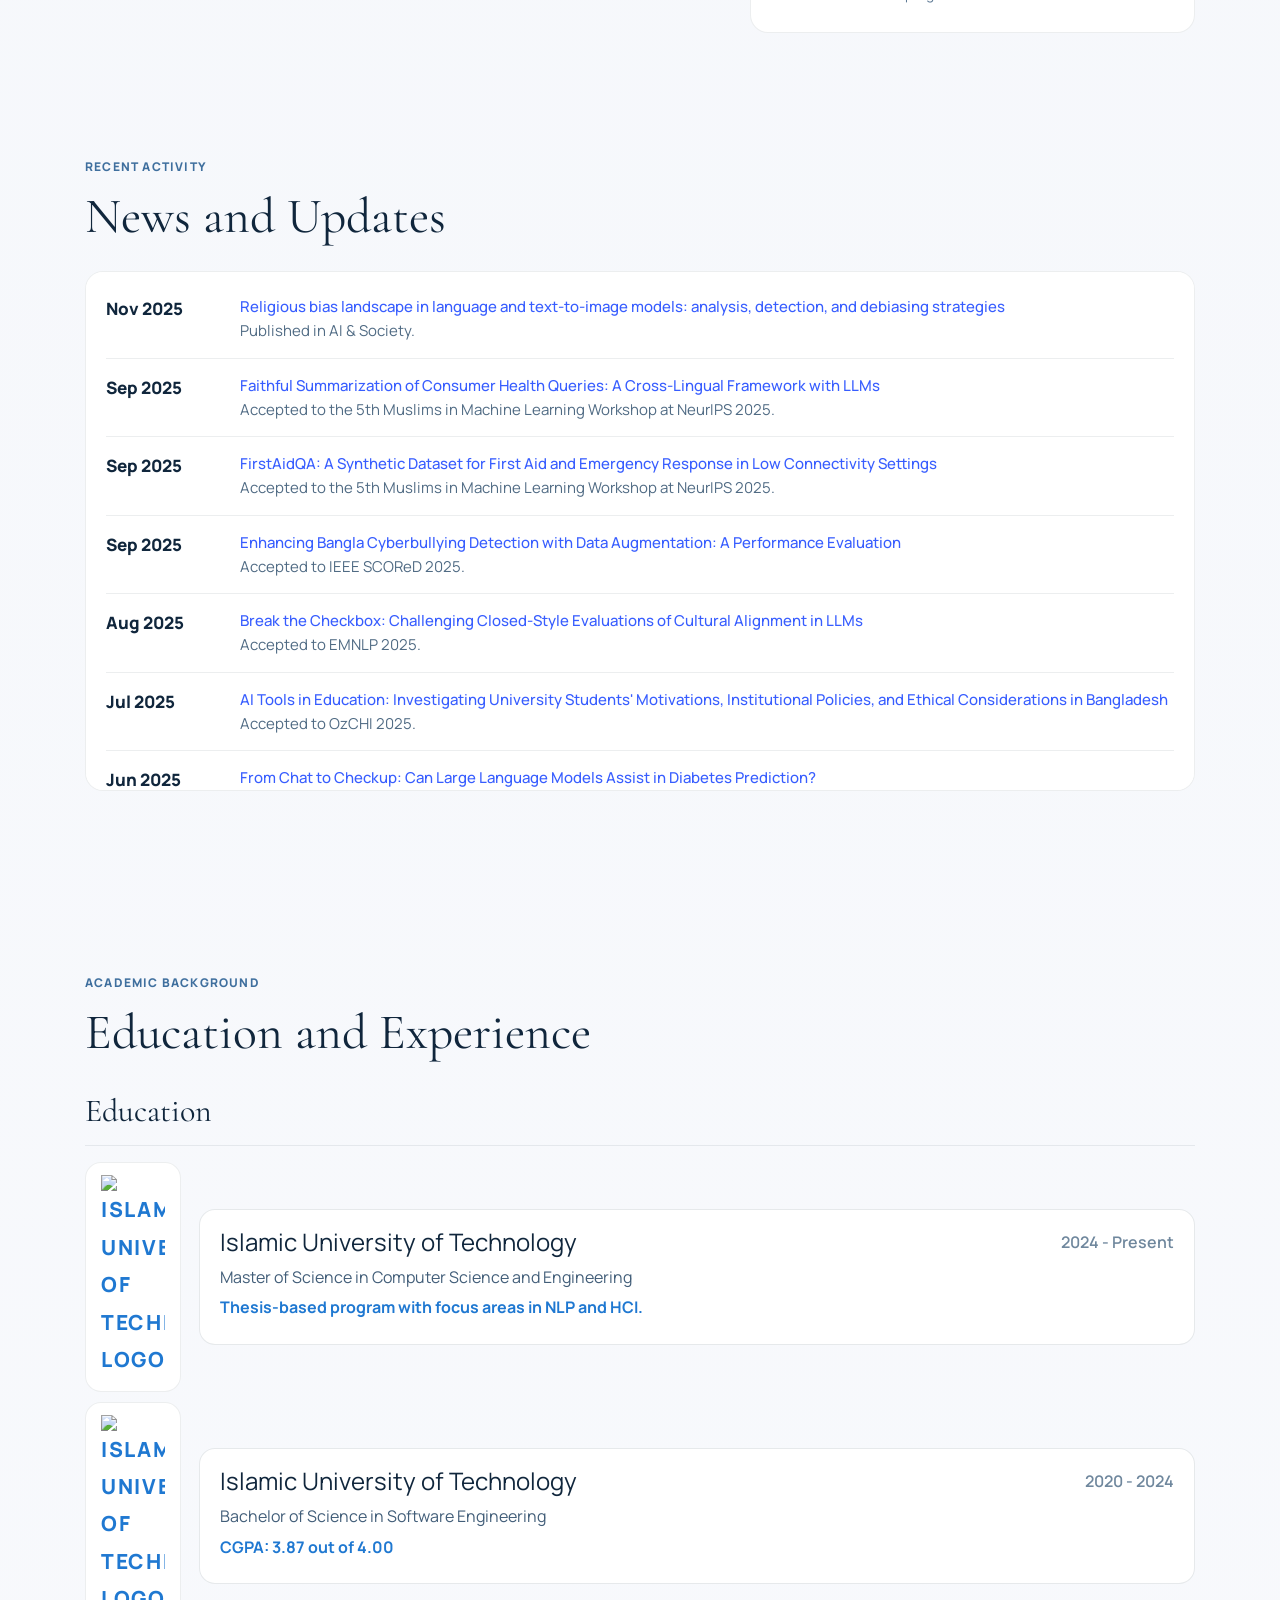
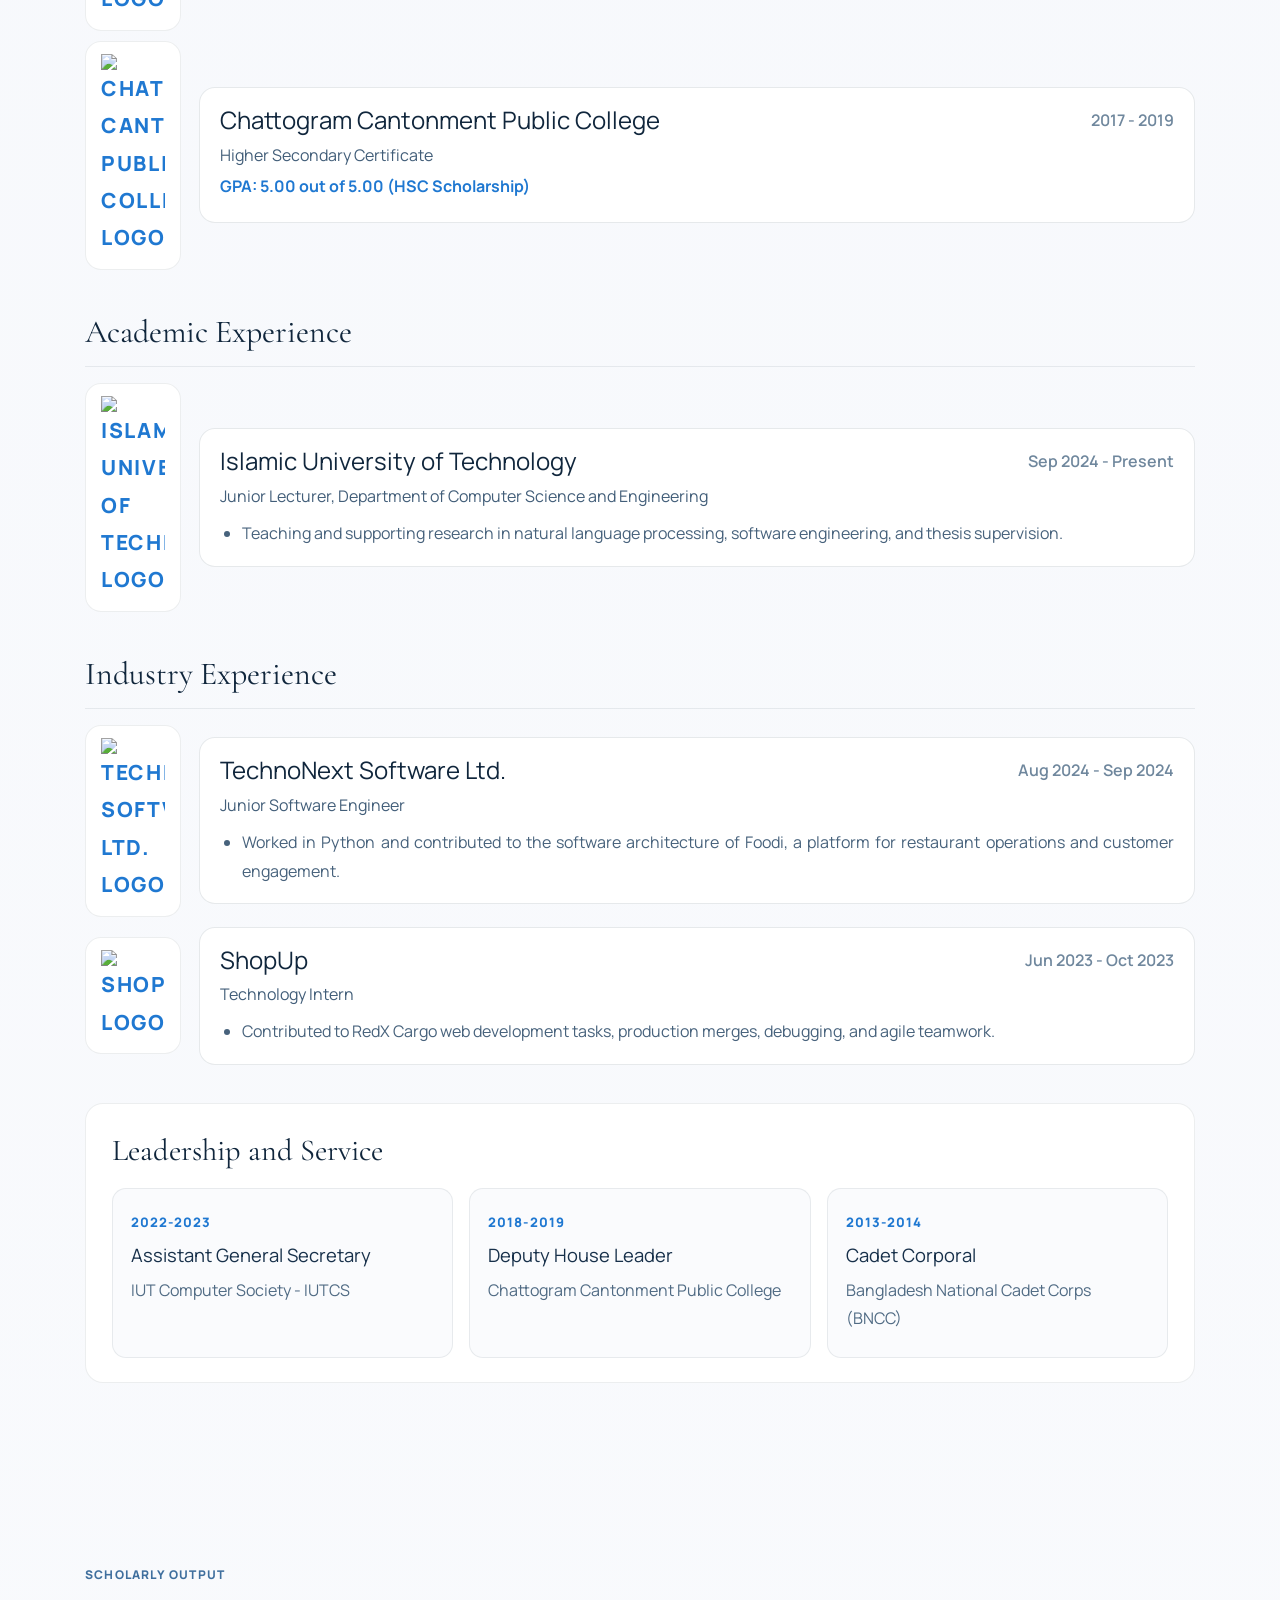
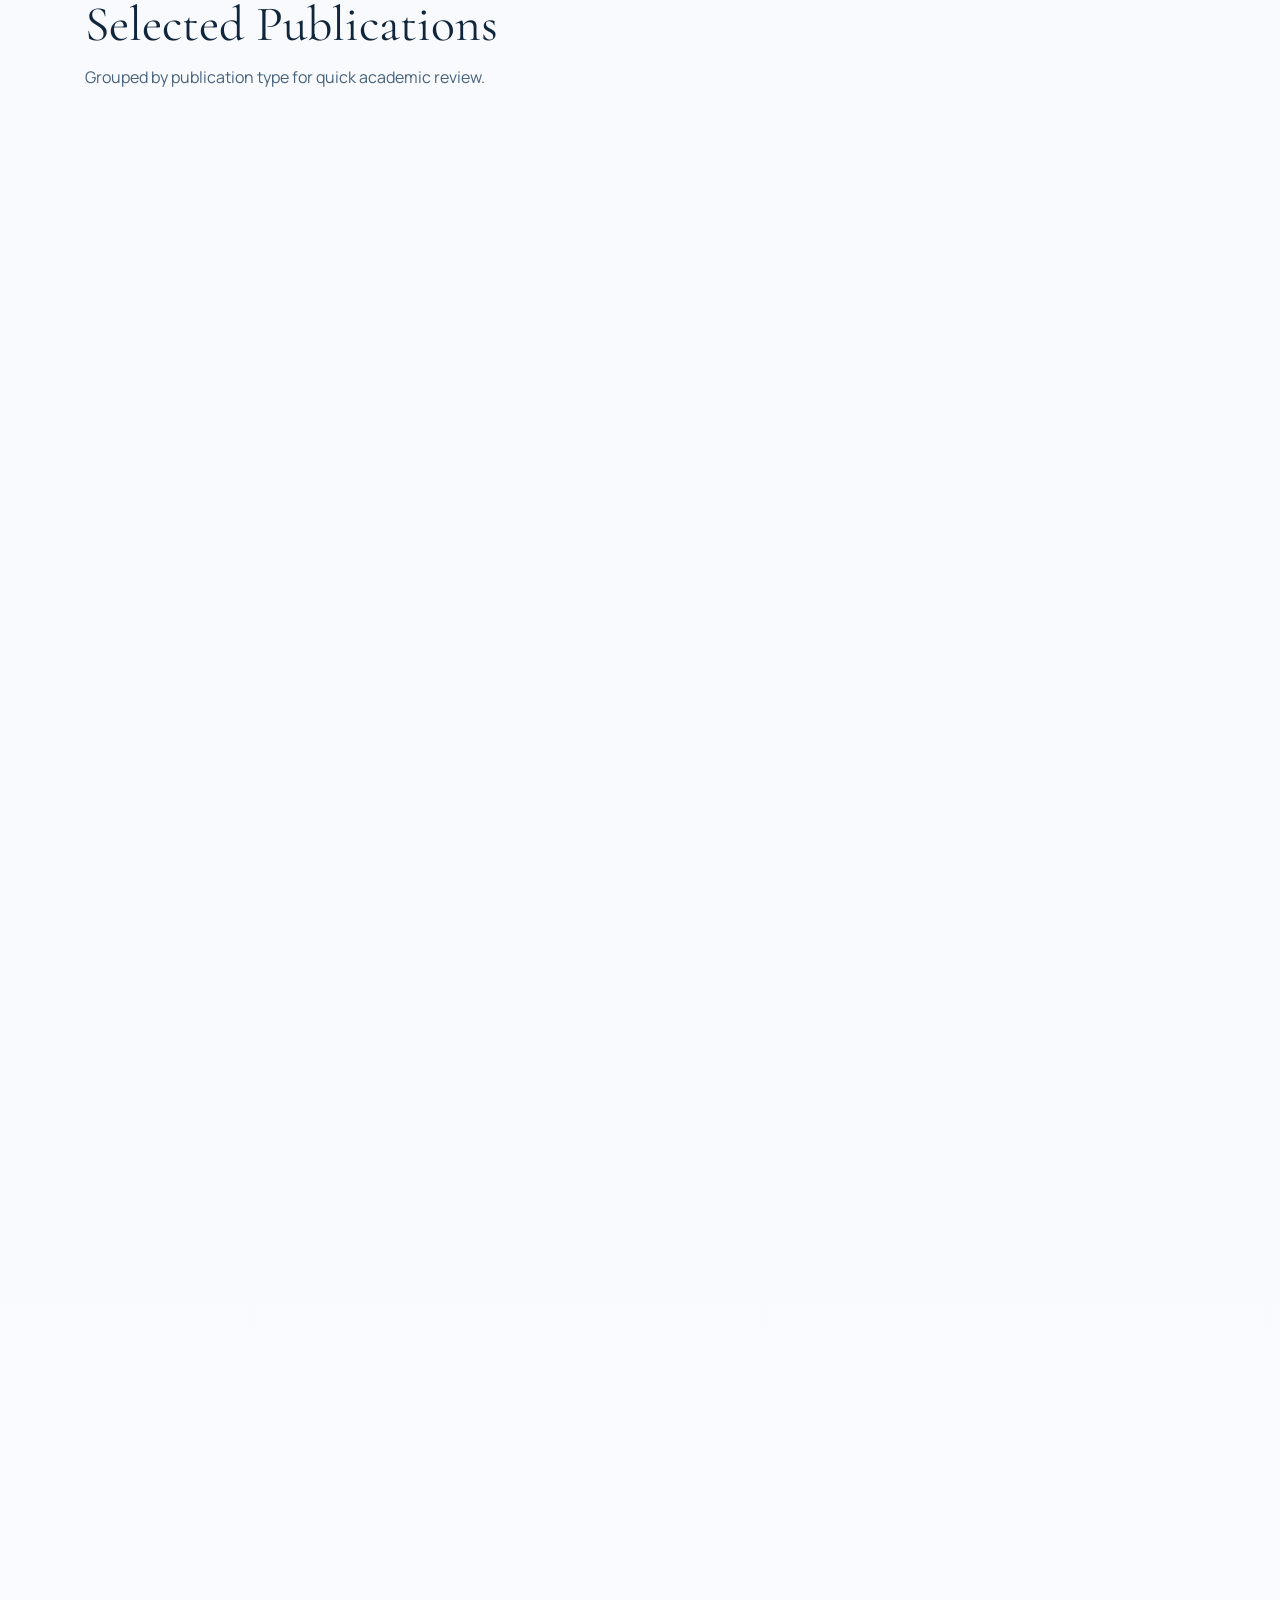
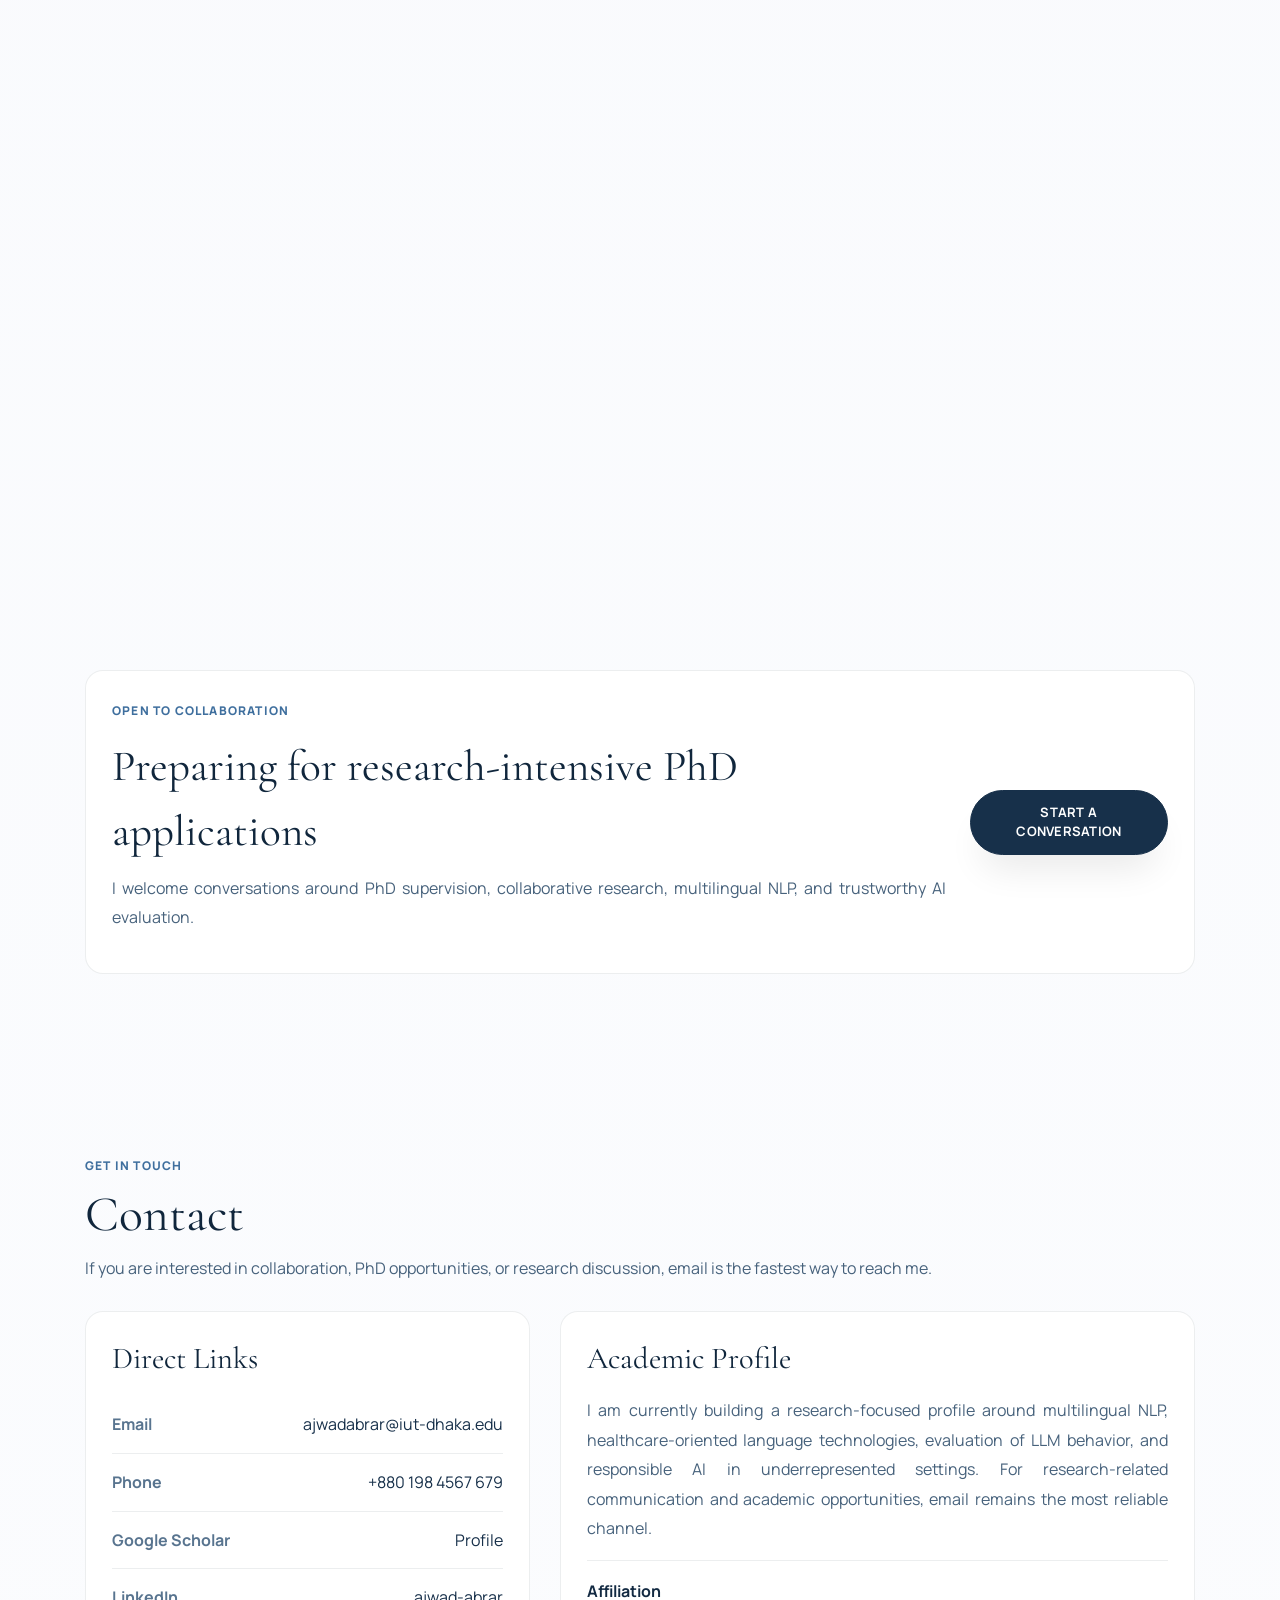
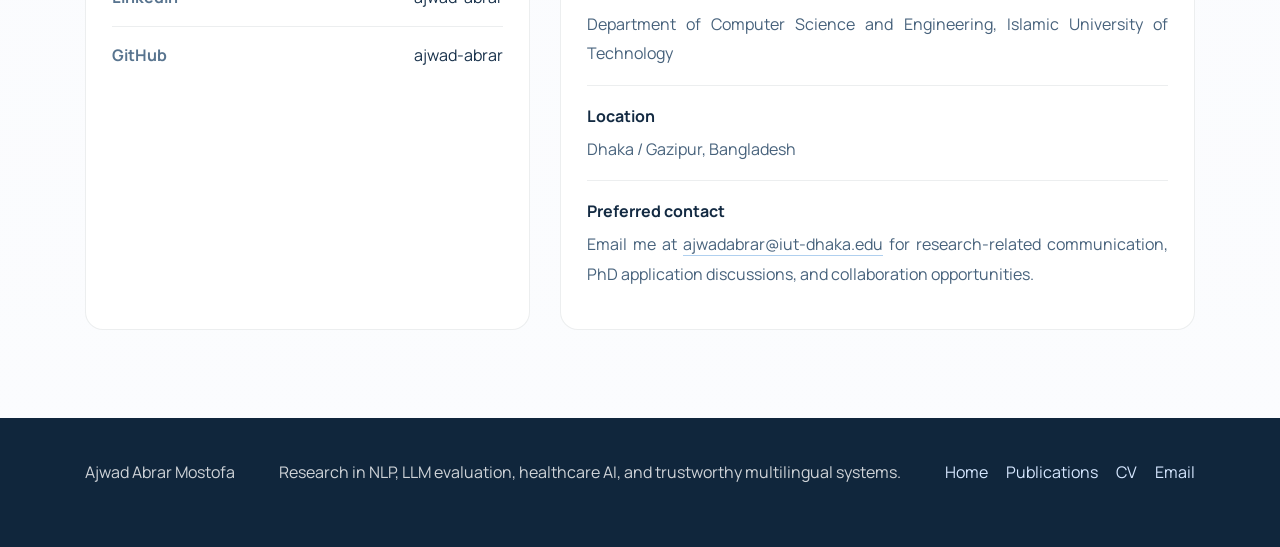
==== commit 18a69cac: "Move updates and publications into JSON data" ====
--- a/index.html
+++ b/index.html
@@ -151,58 +151,7 @@
           <h2>News and Updates</h2>
         </div>
         <div class="news-updates-box ftco-animate">
-          <ul class="news-updates-list">
-            <li>
-              <span class="news-date">Nov 2025</span>
-              <a href="https://doi.org/10.1007/s00146-025-02721-z" target="_blank">Religious bias landscape in language and text-to-image models: analysis, detection, and debiasing strategies</a>
-              <span class="news-detail">Published in AI &amp; Society.</span>
-            </li>
-            <li>
-              <span class="news-date">Sep 2025</span>
-              <a href="https://openreview.net/forum?id=JqL8apXuEb" target="_blank">Faithful Summarization of Consumer Health Queries: A Cross-Lingual Framework with LLMs</a>
-              <span class="news-detail">Accepted to the 5th Muslims in Machine Learning Workshop at NeurIPS 2025.</span>
-            </li>
-            <li>
-              <span class="news-date">Sep 2025</span>
-              <a href="https://openreview.net/forum?id=YRE333q5iu" target="_blank">FirstAidQA: A Synthetic Dataset for First Aid and Emergency Response in Low Connectivity Settings</a>
-              <span class="news-detail">Accepted to the 5th Muslims in Machine Learning Workshop at NeurIPS 2025.</span>
-            </li>
-            <li>
-              <span class="news-date">Sep 2025</span>
-              <a href="https://doi.org/10.1109/SCOReD68498.2025.11398938" target="_blank">Enhancing Bangla Cyberbullying Detection with Data Augmentation: A Performance Evaluation</a>
-              <span class="news-detail">Accepted to IEEE SCOReD 2025.</span>
-            </li>
-            <li>
-              <span class="news-date">Aug 2025</span>
-              <a href="https://aclanthology.org/2025.emnlp-main.2/" target="_blank">Break the Checkbox: Challenging Closed-Style Evaluations of Cultural Alignment in LLMs</a>
-              <span class="news-detail">Accepted to EMNLP 2025.</span>
-            </li>
-            <li>
-              <span class="news-date">Jul 2025</span>
-              <a href="https://doi.org/10.1145/3764687.3769951" target="_blank">AI Tools in Education: Investigating University Students' Motivations, Institutional Policies, and Ethical Considerations in Bangladesh</a>
-              <span class="news-detail">Accepted to OzCHI 2025.</span>
-            </li>
-            <li>
-              <span class="news-date">Jun 2025</span>
-              <a href="https://doi.org/10.1109/QPAIN66474.2025.11171691" target="_blank">From Chat to Checkup: Can Large Language Models Assist in Diabetes Prediction?</a>
-              <span class="news-detail">Accepted to QPAIN 2025.</span>
-            </li>
-            <li>
-              <span class="news-date">Jun 2025</span>
-              <a href="https://doi.org/10.1007/978-3-032-11352-8_21" target="_blank">Evaluating the Effectiveness of Large Language Models in Multi-Document Summarization of Bangla News Articles</a>
-              <span class="news-detail">Accepted to ICDSAIA 2025.</span>
-            </li>
-            <li>
-              <span class="news-date">Apr 2025</span>
-              <a href="https://doi.org/10.1109/NCIM65934.2025.11160230" target="_blank">TYMBERT: Tiny Yet Mighty - Fine-Tuned and Compressed TinyBERT for High-Accuracy, Low-Resource NLP</a>
-              <span class="news-detail">Accepted to NCIM 2025.</span>
-            </li>
-            <li>
-              <span class="news-date">Dec 2024</span>
-              <a href="https://doi.org/10.1109/ICCIT64611.2024.11022034" target="_blank">Performance Evaluation of Large Language Models in Bangla Consumer Health Query Summarization</a>
-              <span class="news-detail">Published in the proceedings of ICCIT 2024.</span>
-            </li>
-          </ul>
+          <ul class="news-updates-list" id="updates-list"></ul>
         </div>
       </div>
     </section>
@@ -299,7 +248,7 @@
             </article>
             <article class="institution-card">
               <div class="institution-mark institution-mark--logo" aria-label="ShopUp">
-                <img class="institution-logo institution-logo--wide" src="https://cdn.prod.website-files.com/6333ac79f6f6302ab824df89/65d46f9f0e25446182f8c0dc_ShopUp-logo.svg" alt="ShopUp logo">
+                <img class="institution-logo institution-logo--wide" src="https://wp.logos-download.com/wp-content/uploads/2023/02/ShopUp_Logo.png?dl" alt="ShopUp logo">
               </div>
               <div class="institution-content">
                 <div class="institution-header">
@@ -349,79 +298,7 @@
           <h2>Selected Publications</h2>
           <p>Grouped by publication type for quick academic review.</p>
         </div>
-        <div class="publication-groups">
-          <div class="publication-group ftco-animate">
-            <div class="group-label">Journal</div>
-            <article class="publication-card">
-              <span class="pub-year">2025</span>
-              <h3><a href="https://doi.org/10.1007/s00146-025-02721-z" target="_blank">Religious bias landscape in language and text-to-image models: analysis, detection, and debiasing strategies</a></h3>
-              <p class="pub-authors">Ajwad Abrar, Nafisa Tabassum Oeshy, Mohsinul Kabir, Sophia Ananiadou</p>
-              <p class="pub-venue">AI &amp; Society: Knowledge, Culture and Communication, Springer Nature</p>
-            </article>
-          </div>
-
-          <div class="publication-group ftco-animate">
-            <div class="group-label">Conference</div>
-            <article class="publication-card">
-              <span class="pub-year">2025</span>
-              <h3><a href="https://aclanthology.org/2025.emnlp-main.2/" target="_blank">Break the Checkbox: Challenging Closed-Style Evaluations of Cultural Alignment in LLMs</a></h3>
-              <p class="pub-authors">Mohsinul Kabir, Ajwad Abrar, Sophia Ananiadou</p>
-              <p class="pub-venue">EMNLP 2025</p>
-            </article>
-            <article class="publication-card">
-              <span class="pub-year">2025</span>
-              <h3><a href="https://doi.org/10.1145/3764687.3769951" target="_blank">AI Tools in Education: Investigating University Students' Motivations, Institutional Policies, and Ethical Considerations in Bangladesh</a></h3>
-              <p class="pub-authors">Mohaymen Ul Anam, Mukit Mahdin, Maheen Mashrur Hoque, Ajwad Abrar, Sadik Yasin Eftee, Ashraful Islam, M Ashraful Amin</p>
-              <p class="pub-venue">OzCHI 2025</p>
-            </article>
-            <article class="publication-card">
-              <span class="pub-year">2025</span>
-              <h3><a href="https://doi.org/10.1109/SCOReD68498.2025.11398938" target="_blank">Enhancing Bangla Cyberbullying Detection with Data Augmentation: A Performance Evaluation</a></h3>
-              <p class="pub-authors">MD Mohaymen Ul Anam, Ajwad Abrar, Maheen Mashrur Haque, Jahanggir Hossain Setu, Ashraful Islam, M. Ashraful Amin</p>
-              <p class="pub-venue">IEEE SCOReD 2025</p>
-            </article>
-            <article class="publication-card">
-              <span class="pub-year">2025</span>
-              <h3><a href="https://arxiv.org/abs/2506.14949" target="_blank">From Chat to Checkup: Can Large Language Models Assist in Diabetes Prediction?</a></h3>
-              <p class="pub-authors">Shadman Sakib, Oishy Fatema Akhand, Ajwad Abrar</p>
-              <p class="pub-venue">QPAIN 2025</p>
-            </article>
-            <article class="publication-card">
-              <span class="pub-year">2025</span>
-              <h3><a href="https://doi.org/10.1007/978-3-032-11352-8_21" target="_blank">Evaluating the Effectiveness of Large Language Models in Multi-Document Summarization of Bangla News Articles</a></h3>
-              <p class="pub-authors">Sadik Yasin Eftee, Ajwad Abrar</p>
-              <p class="pub-venue">ICDSAIA 2025, CCIS Vol. 2682, Springer</p>
-            </article>
-            <article class="publication-card">
-              <span class="pub-year">2025</span>
-              <h3><a href="https://doi.org/10.1109/NCIM65934.2025.11160230" target="_blank">TYMBERT: Tiny Yet Mighty - Fine-Tuned and Compressed TinyBERT for High-Accuracy, Low-Resource NLP</a></h3>
-              <p class="pub-authors">Md. Soyeb, Mukit Mahdin, Syed Samin Sadaf, Mirza Mohammad Azwad, Ajwad Abrar</p>
-              <p class="pub-venue">NCIM 2025</p>
-            </article>
-            <article class="publication-card">
-              <span class="pub-year">2024</span>
-              <h3><a href="https://doi.org/10.1109/ICCIT64611.2024.11022034" target="_blank">Performance Evaluation of Large Language Models in Bangla Consumer Health Query Summarization</a></h3>
-              <p class="pub-authors">Ajwad Abrar, Farzana Tabassum, Sabbir Ahmed</p>
-              <p class="pub-venue">ICCIT 2024</p>
-            </article>
-          </div>
-
-          <div class="publication-group ftco-animate">
-            <div class="group-label">Workshop</div>
-            <article class="publication-card">
-              <span class="pub-year">2025</span>
-              <h3><a href="https://openreview.net/forum?id=JqL8apXuEb" target="_blank">Faithful Summarization of Consumer Health Queries: A Cross-Lingual Framework with LLMs</a></h3>
-              <p class="pub-authors">Ajwad Abrar, Nafisa Tabassum Oeshy, Prianka Maheru, Farzana Tabassum, Tareque Mohmud Chowdhury</p>
-              <p class="pub-venue">Muslims in Machine Learning Workshop at NeurIPS 2025</p>
-            </article>
-            <article class="publication-card">
-              <span class="pub-year">2025</span>
-              <h3><a href="https://openreview.net/forum?id=YRE333q5iu" target="_blank">FirstAidQA: A Synthetic Dataset for First Aid and Emergency Response in Low Connectivity Settings</a></h3>
-              <p class="pub-authors">Rezwan Islam Salvi, Saiyma Sittul Muna, Md. Mushfiqur Rahman Mushfique, Ajwad Abrar</p>
-              <p class="pub-venue">Muslims in Machine Learning Workshop at NeurIPS 2025</p>
-            </article>
-          </div>
-        </div>
+        <div class="publication-groups" id="publication-groups"></div>
       </div>
     </section>
 
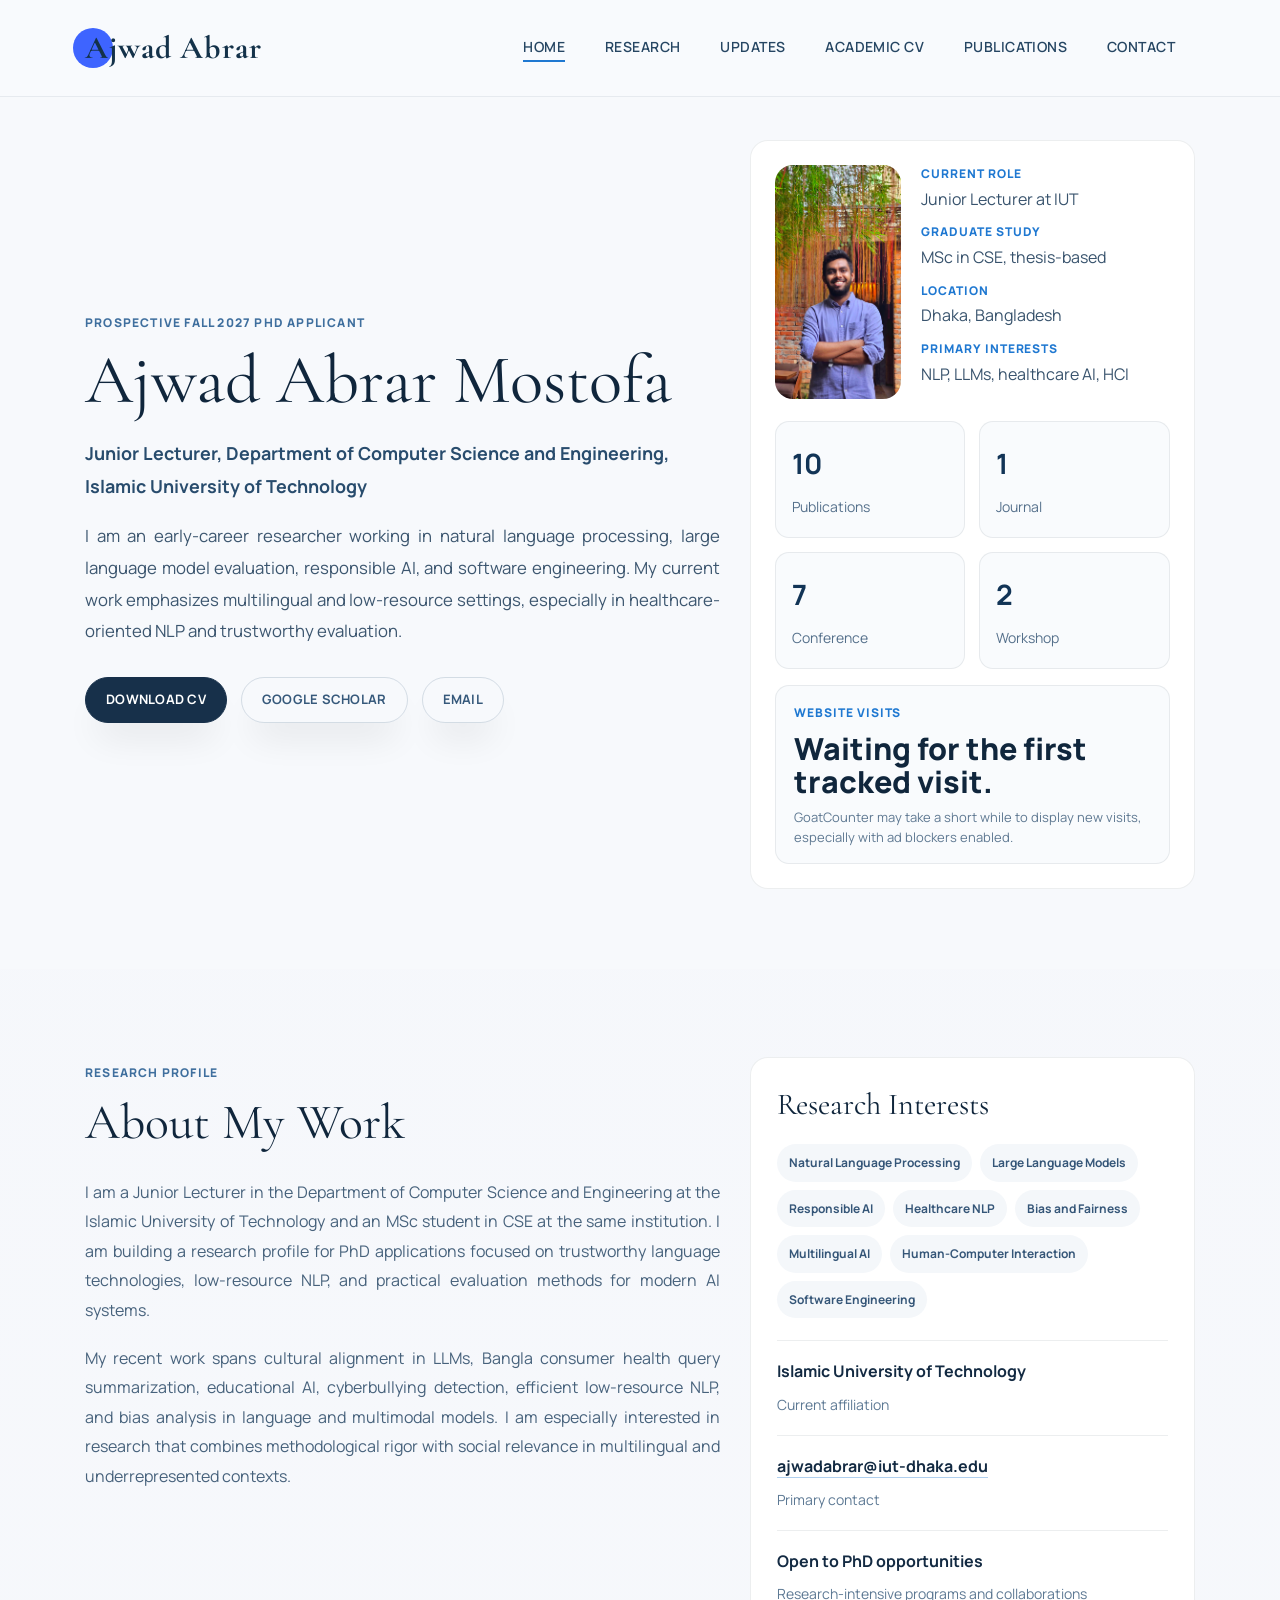
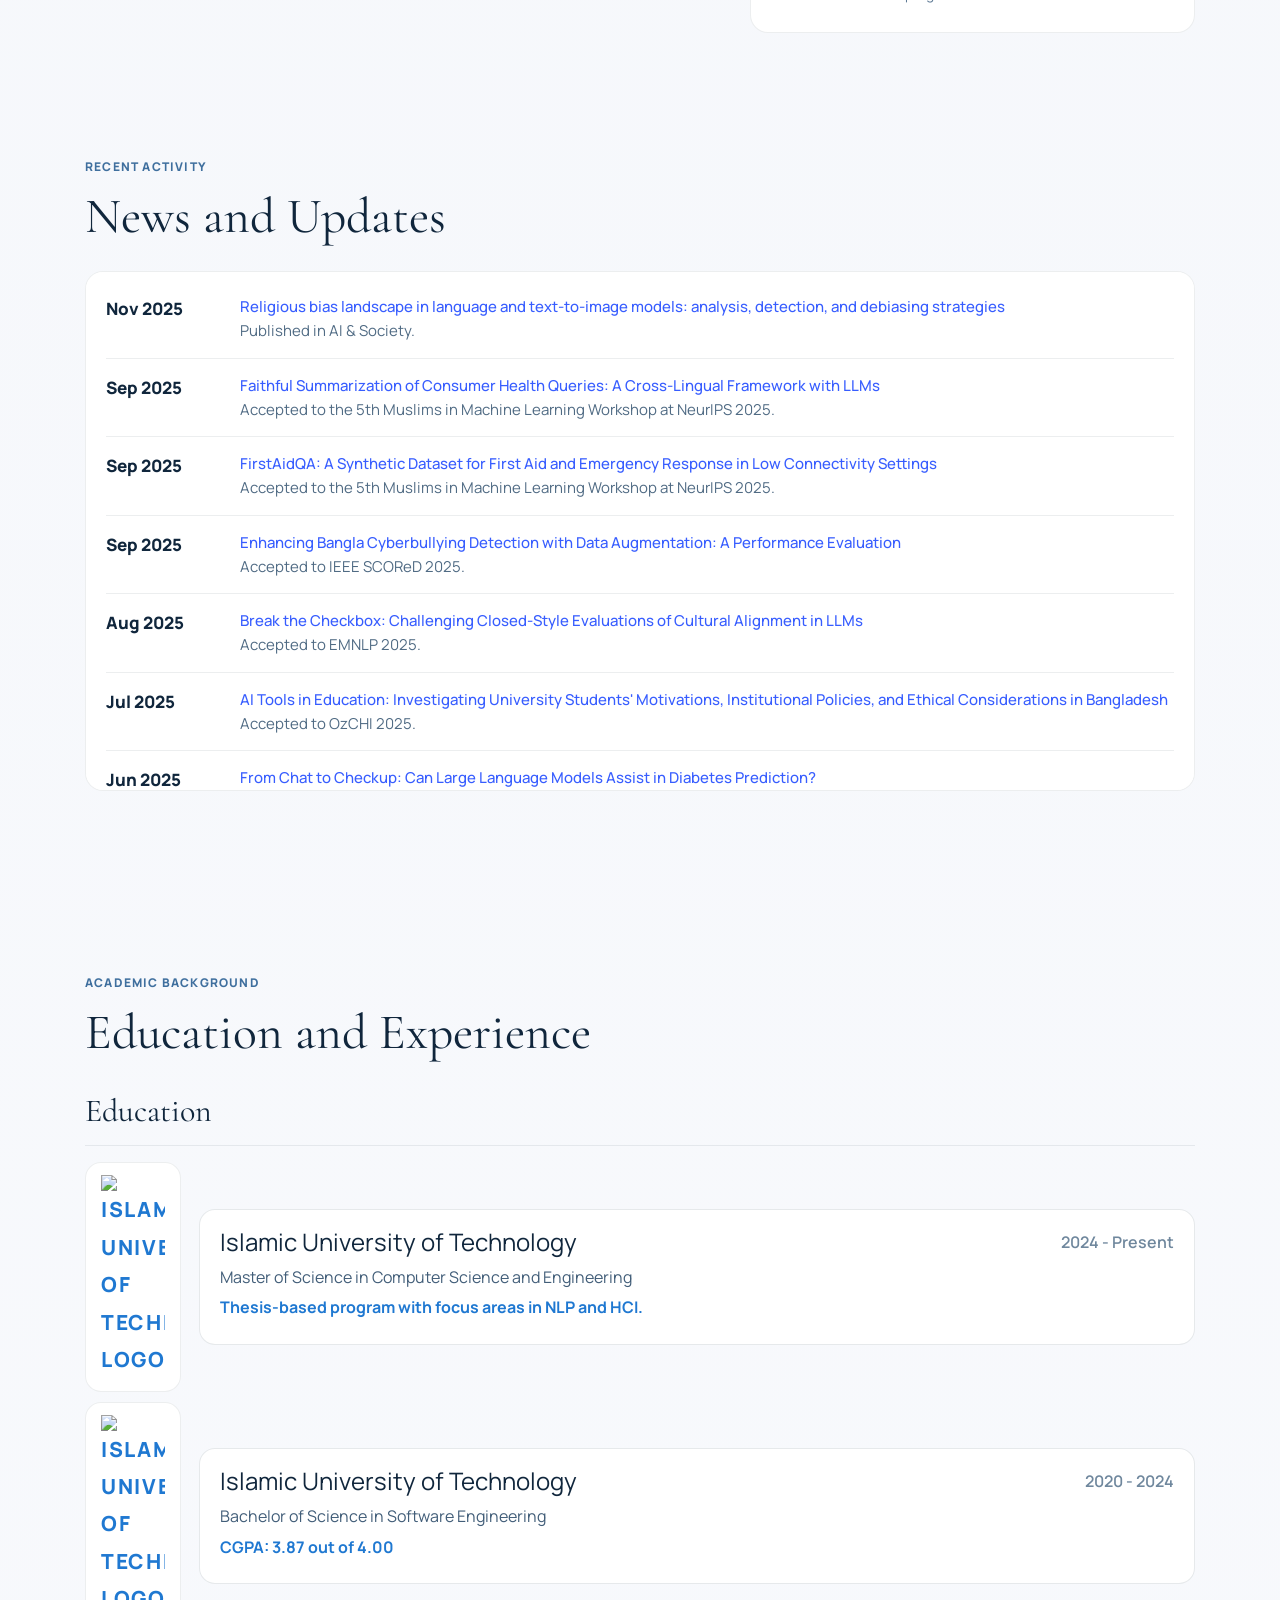
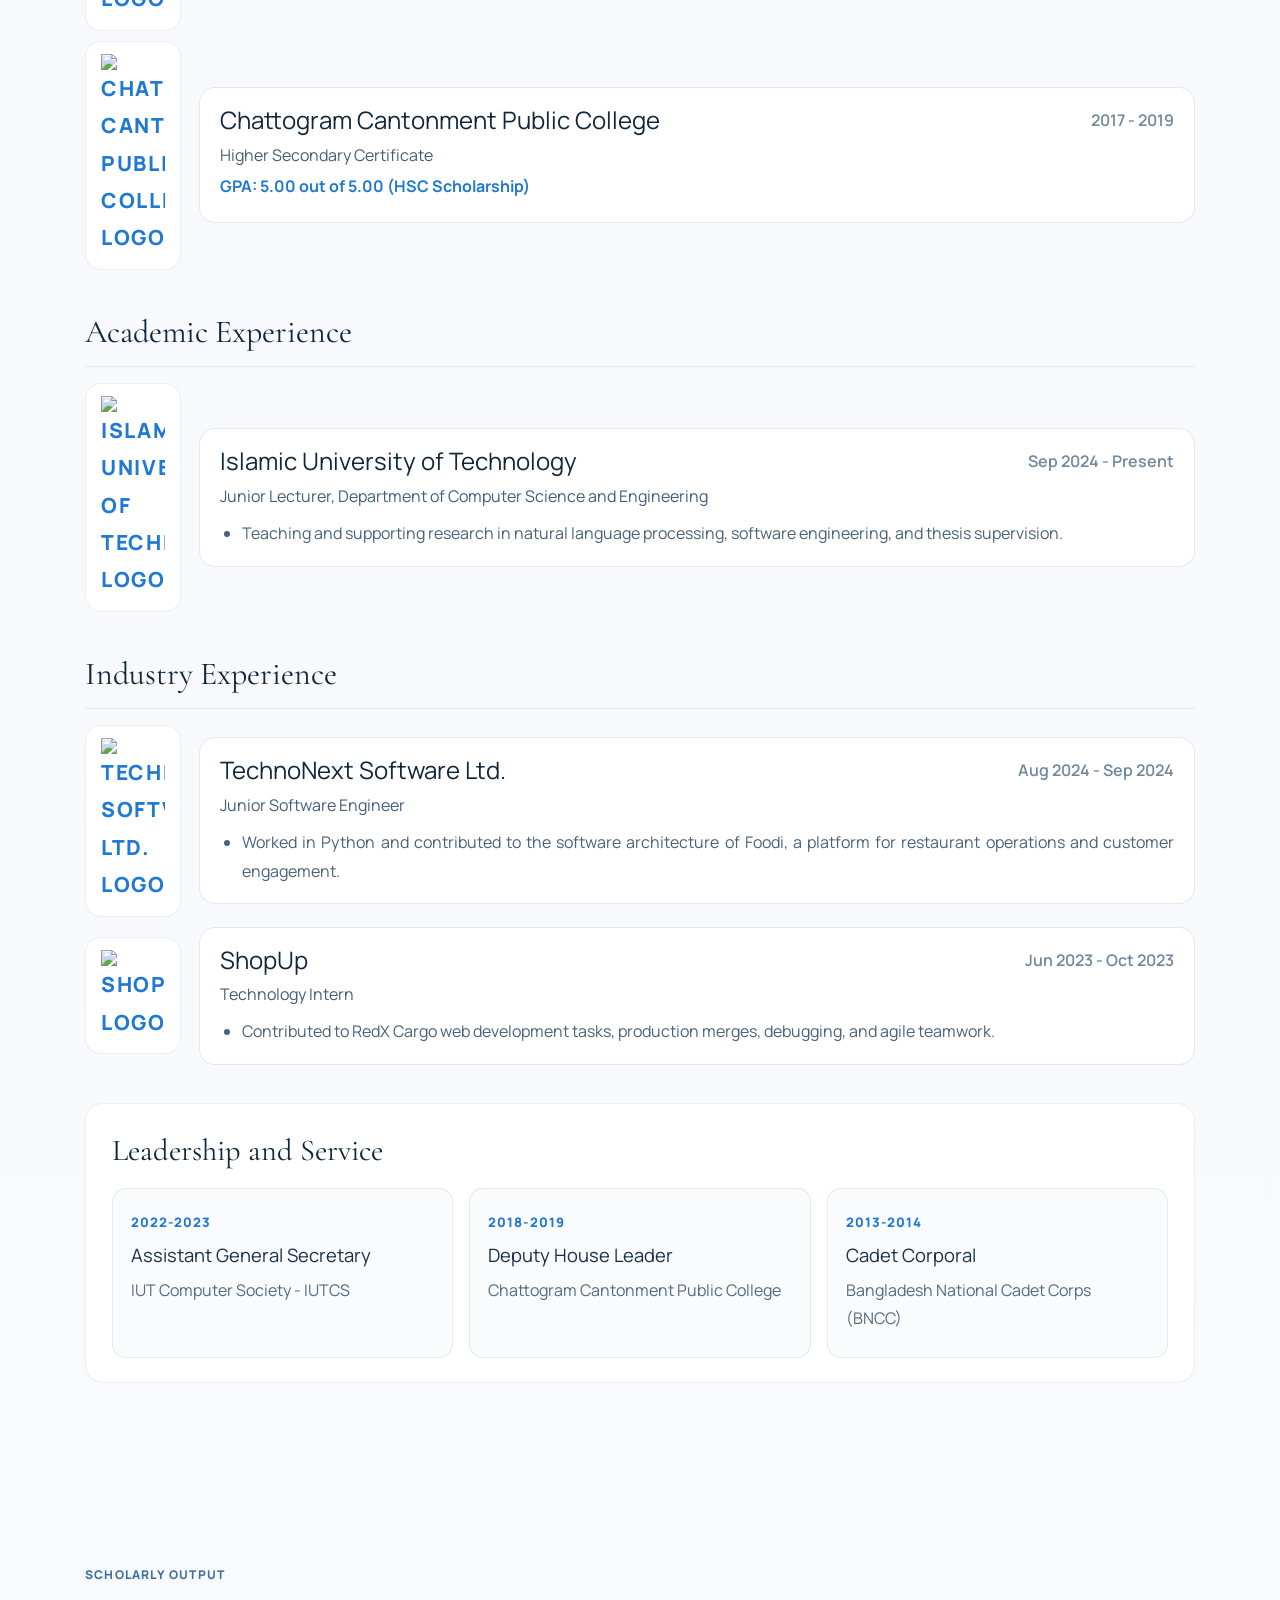
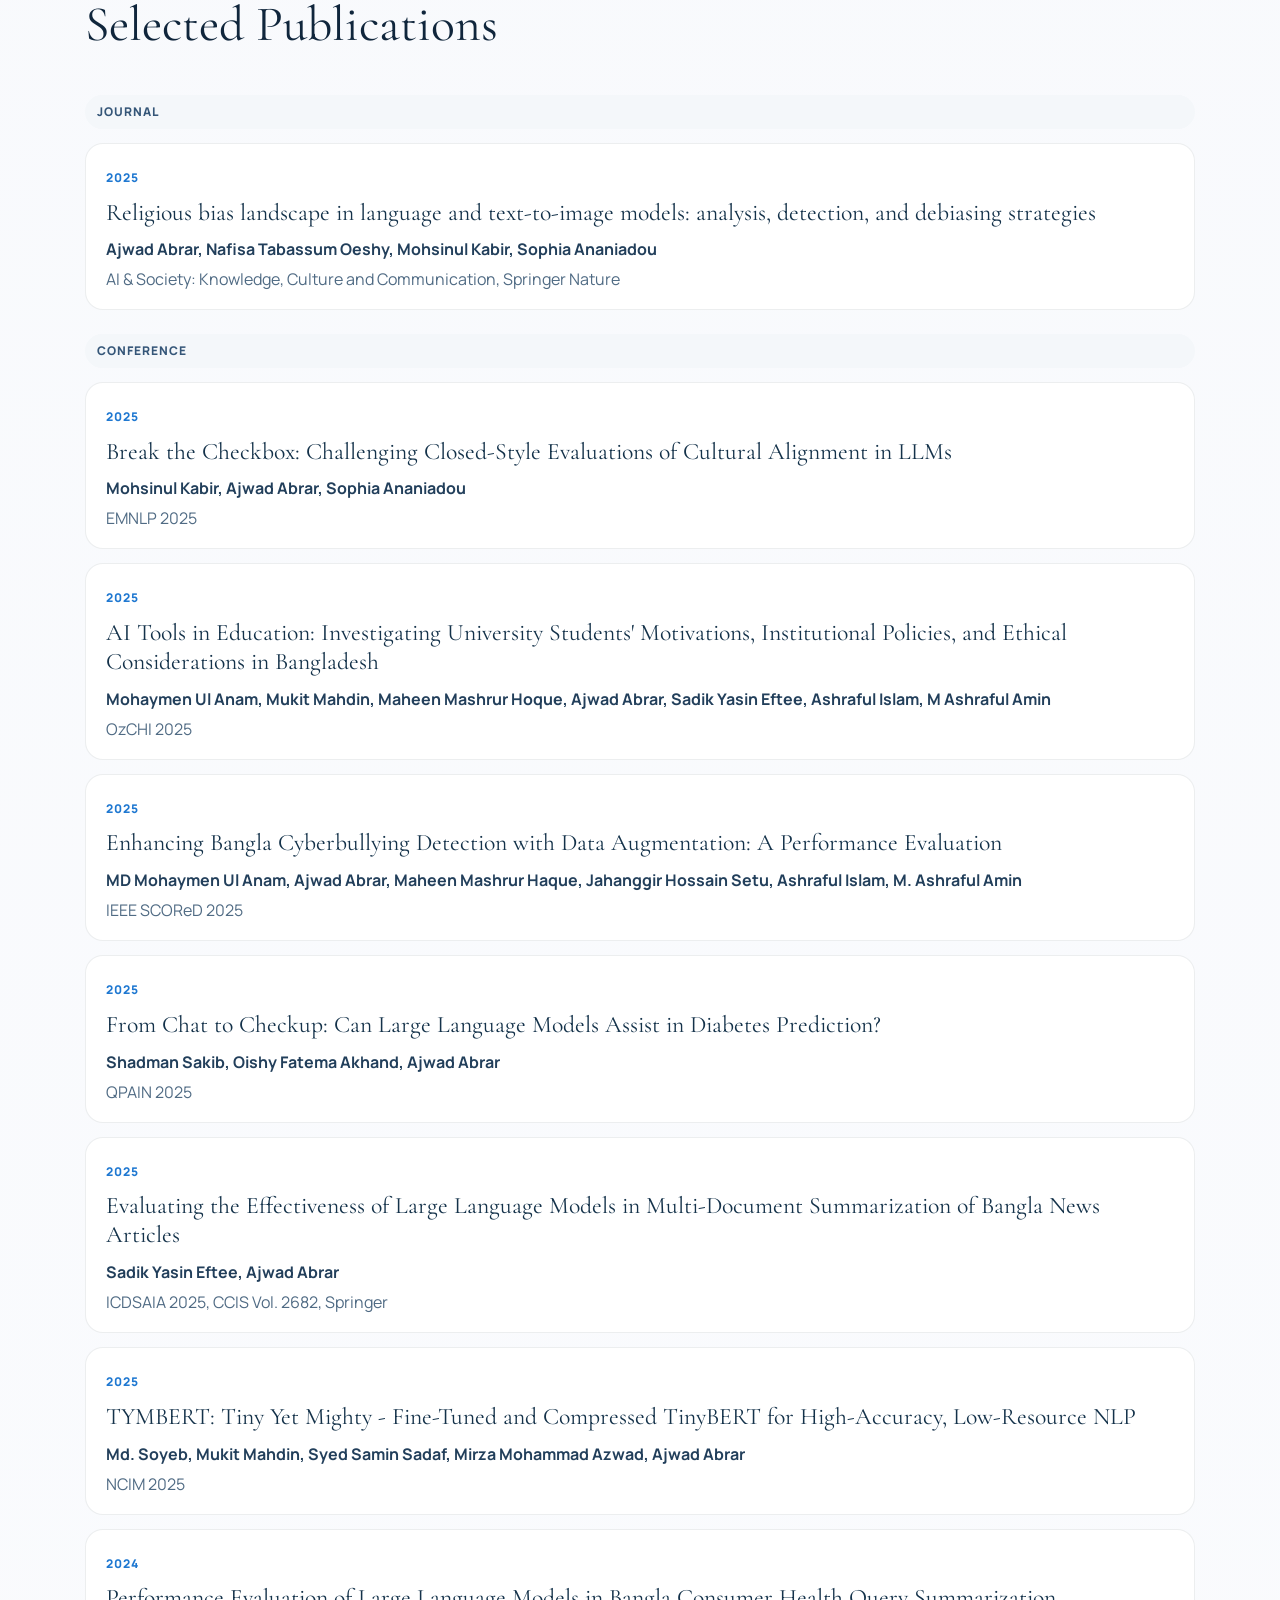
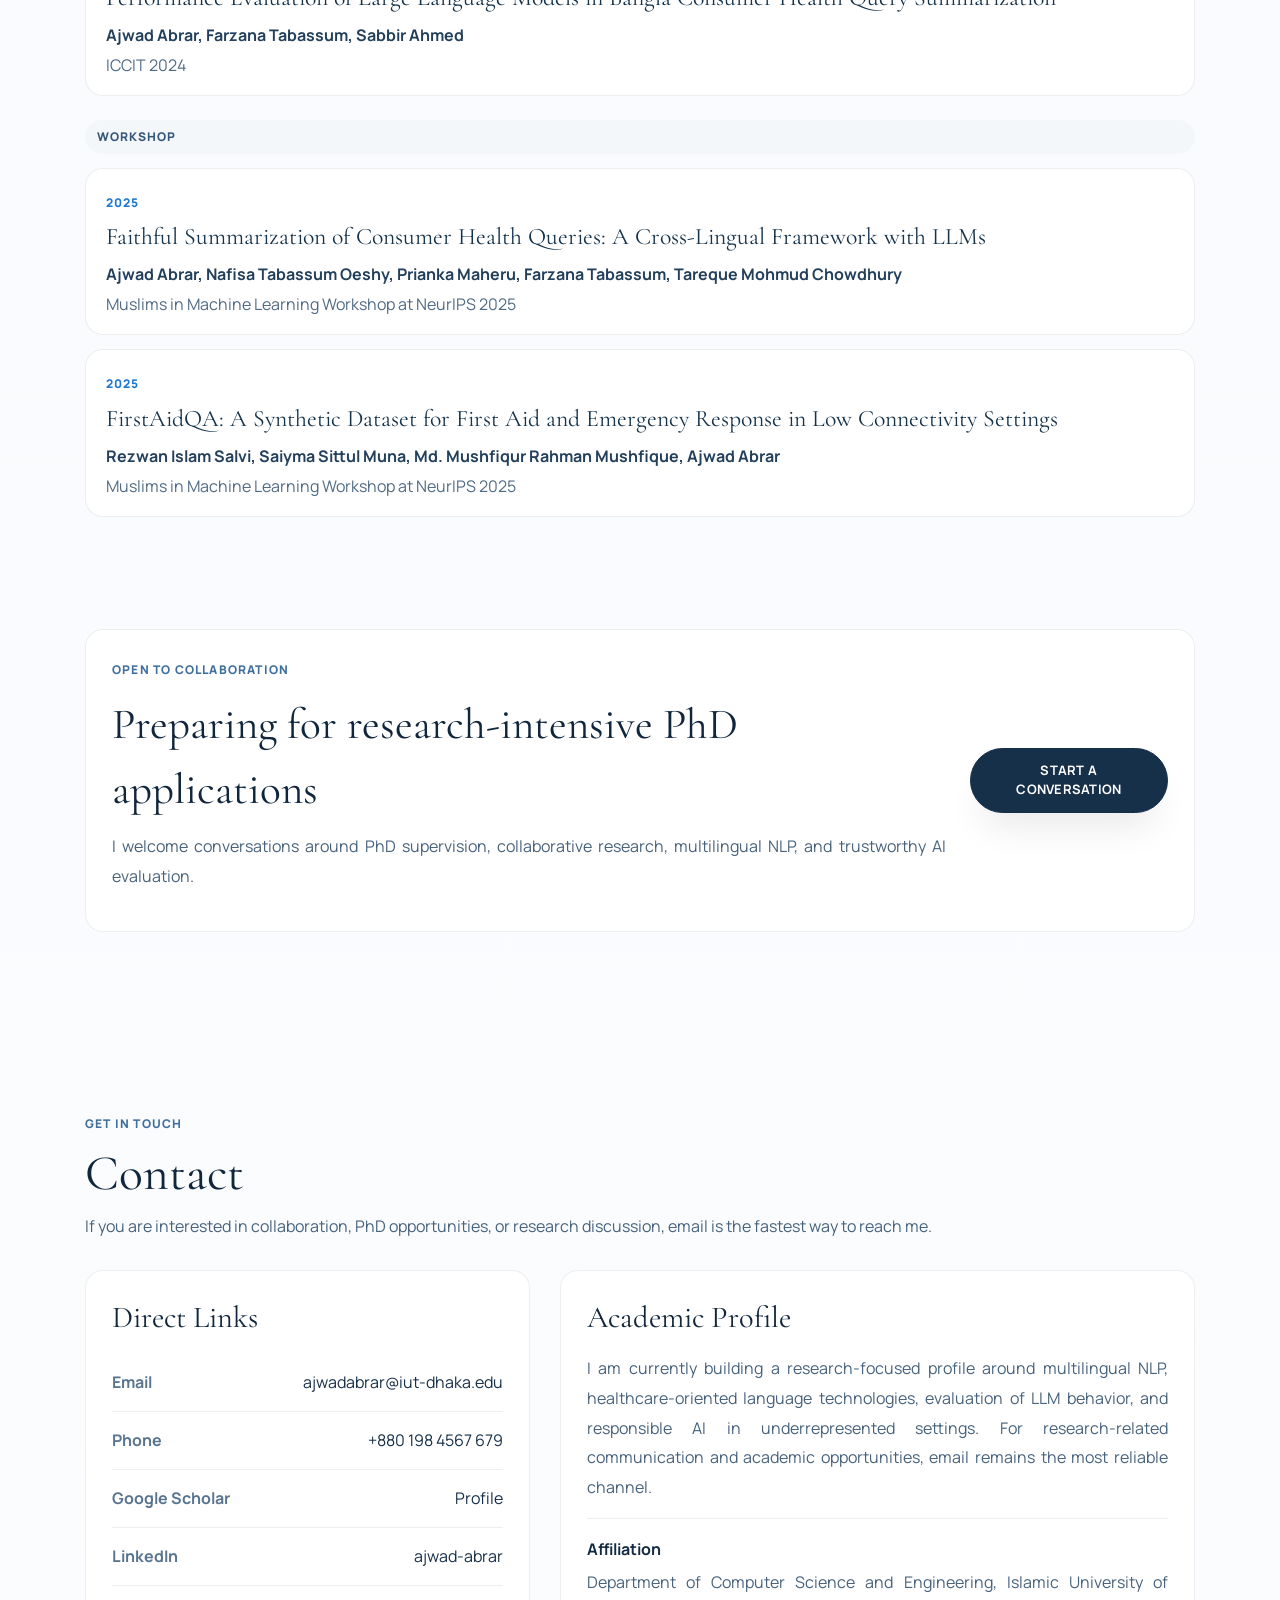
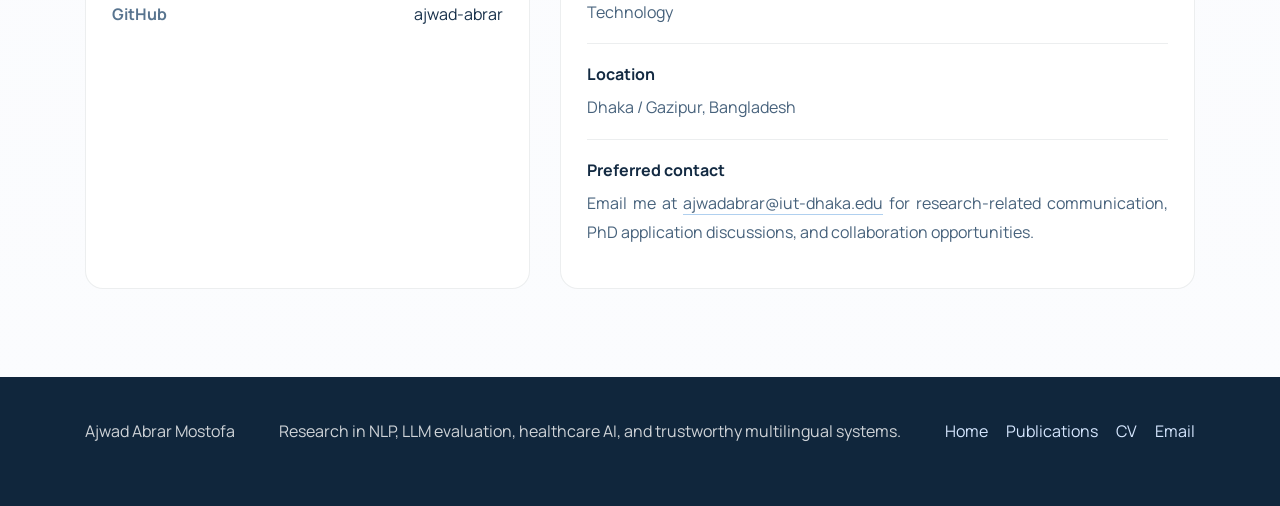
==== commit 00963fbe: "Remove publication section helper text" ====
--- a/index.html
+++ b/index.html
@@ -296,7 +296,6 @@
         <div class="section-heading ftco-animate">
           <span class="section-kicker">Scholarly Output</span>
           <h2>Selected Publications</h2>
-          <p>Grouped by publication type for quick academic review.</p>
         </div>
         <div class="publication-groups" id="publication-groups"></div>
       </div>
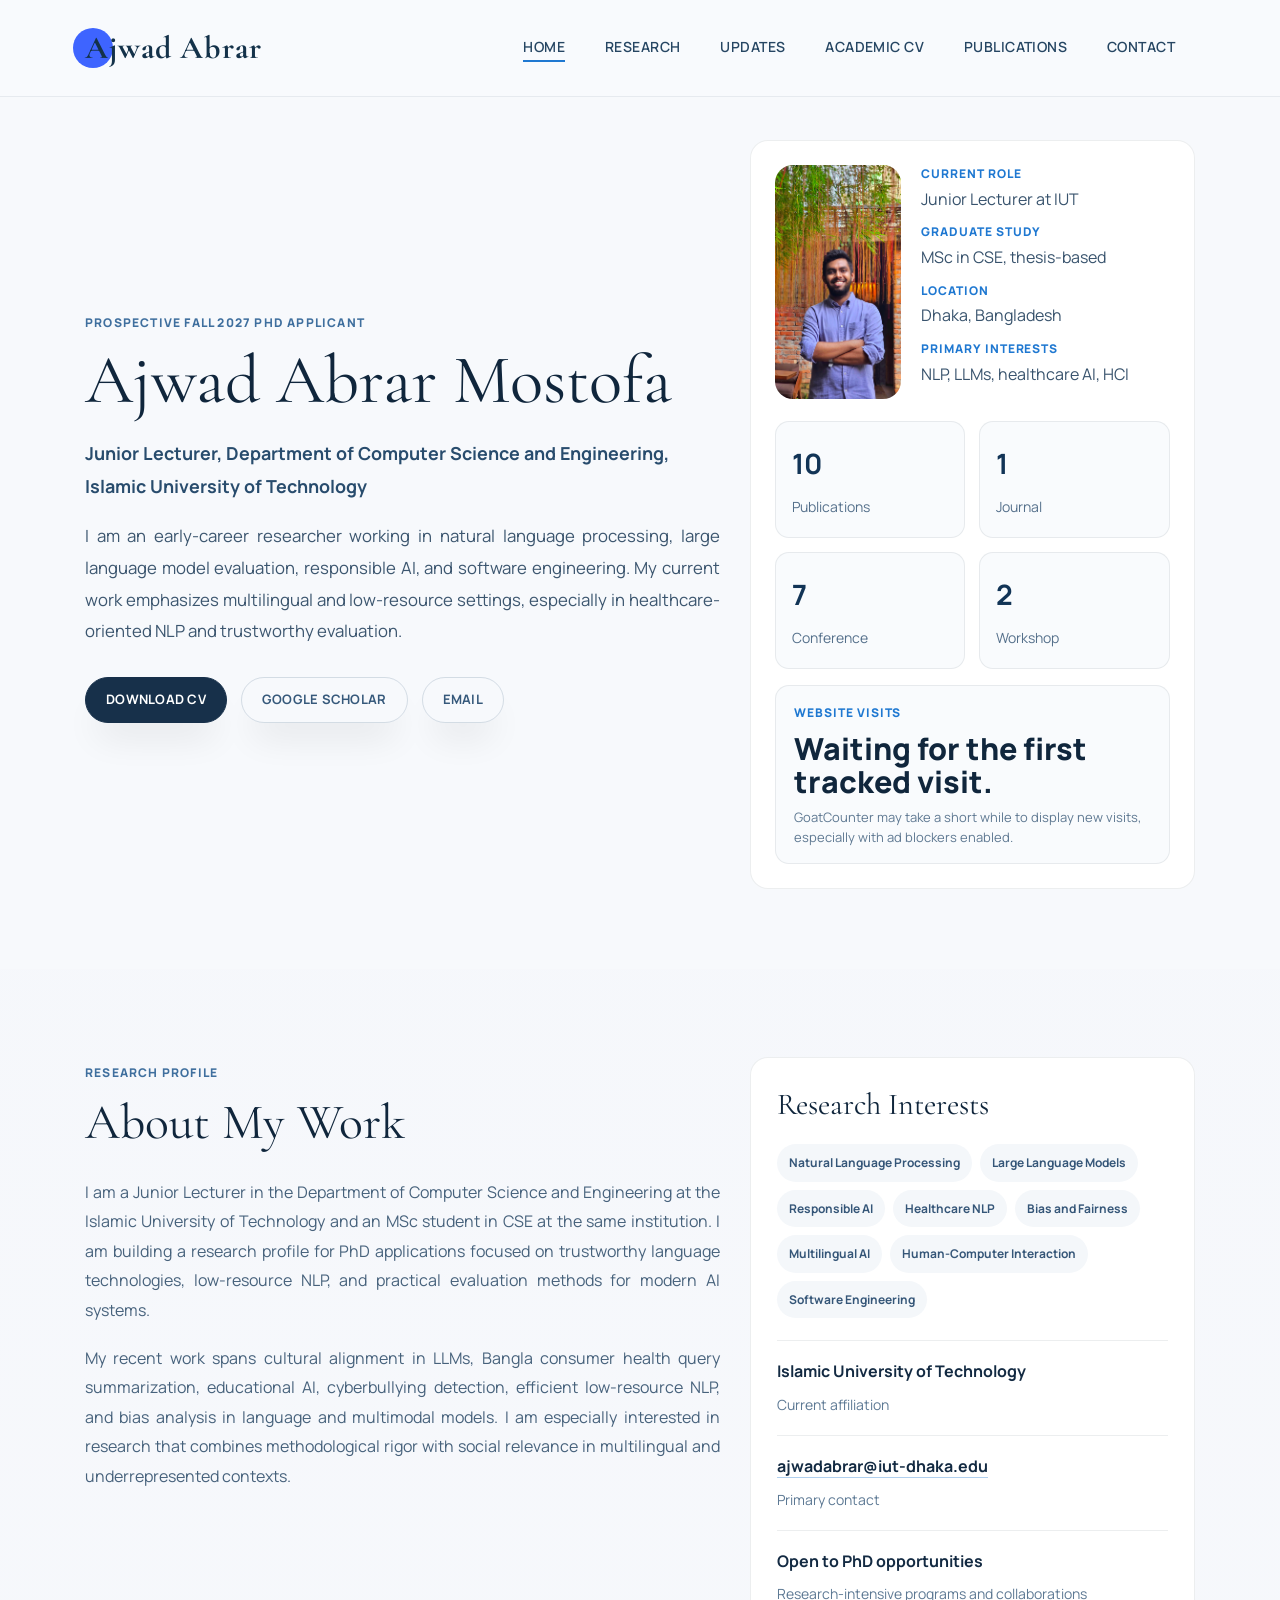
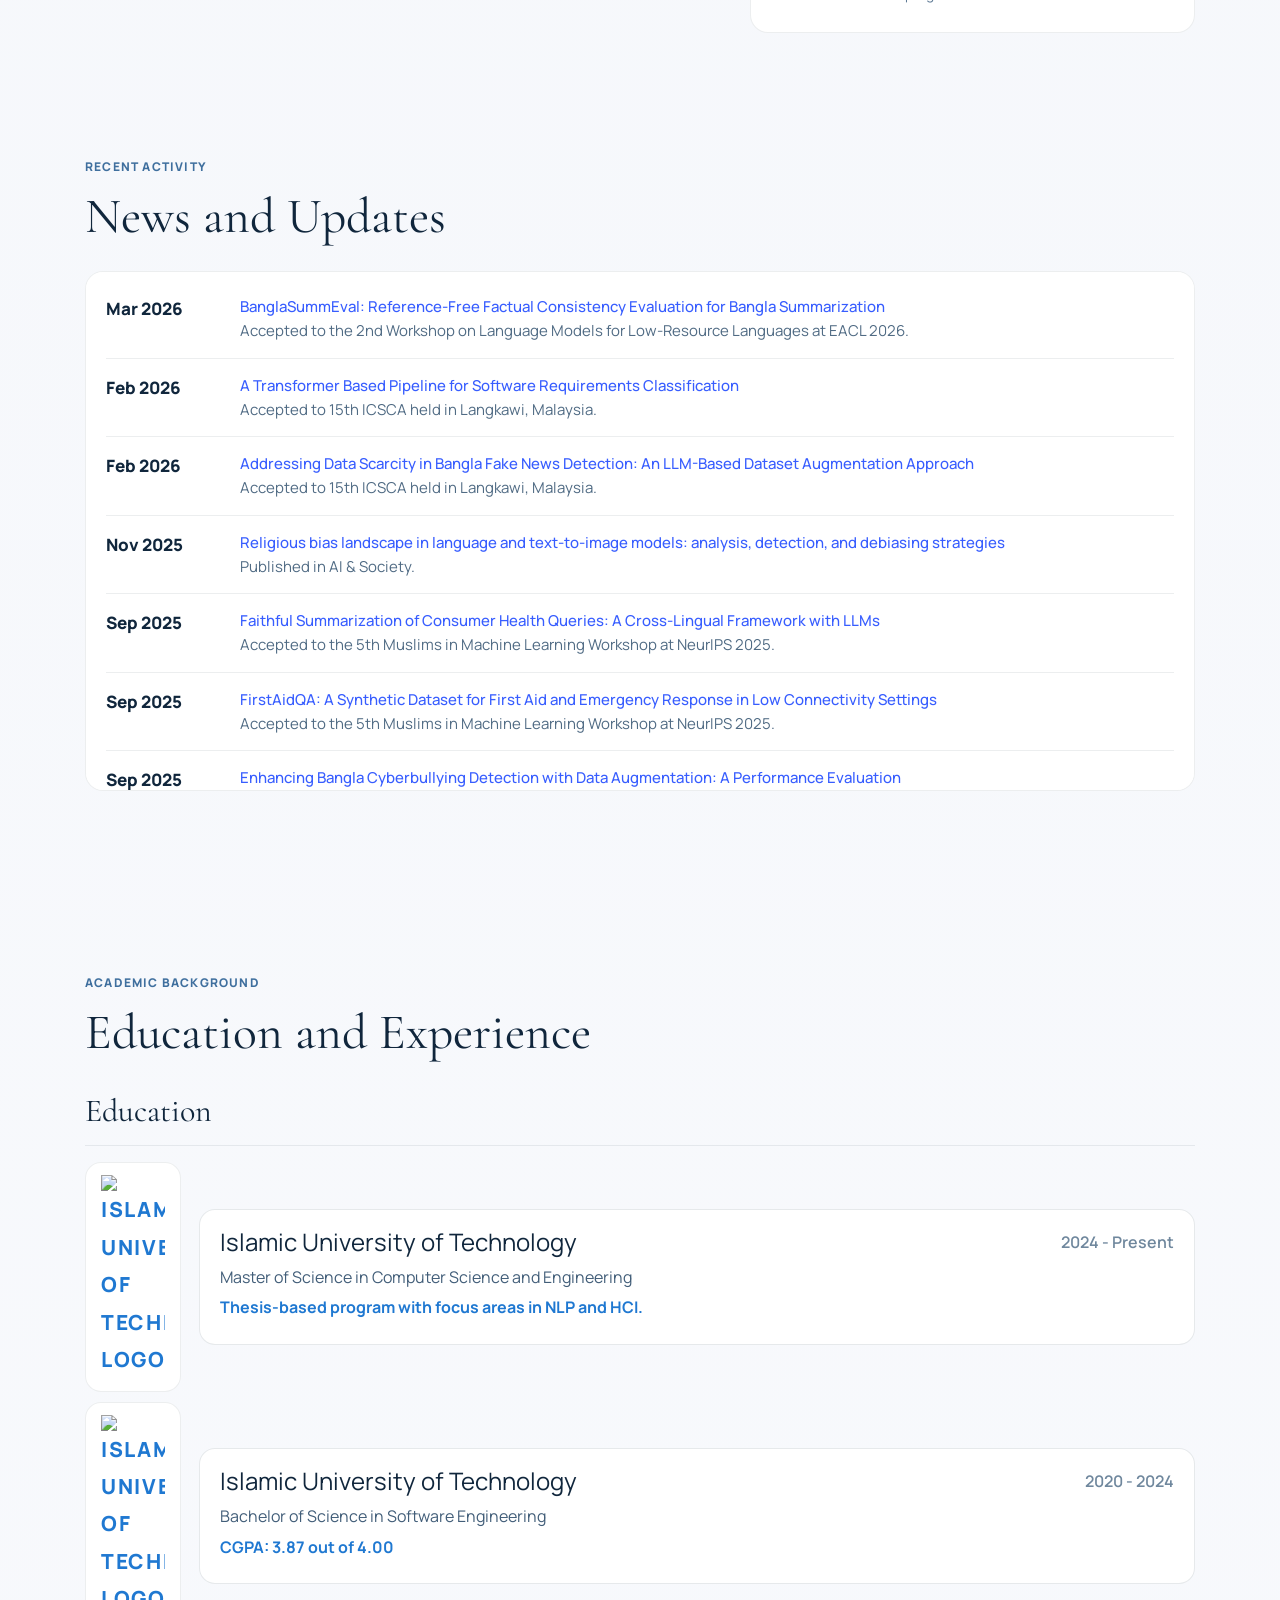
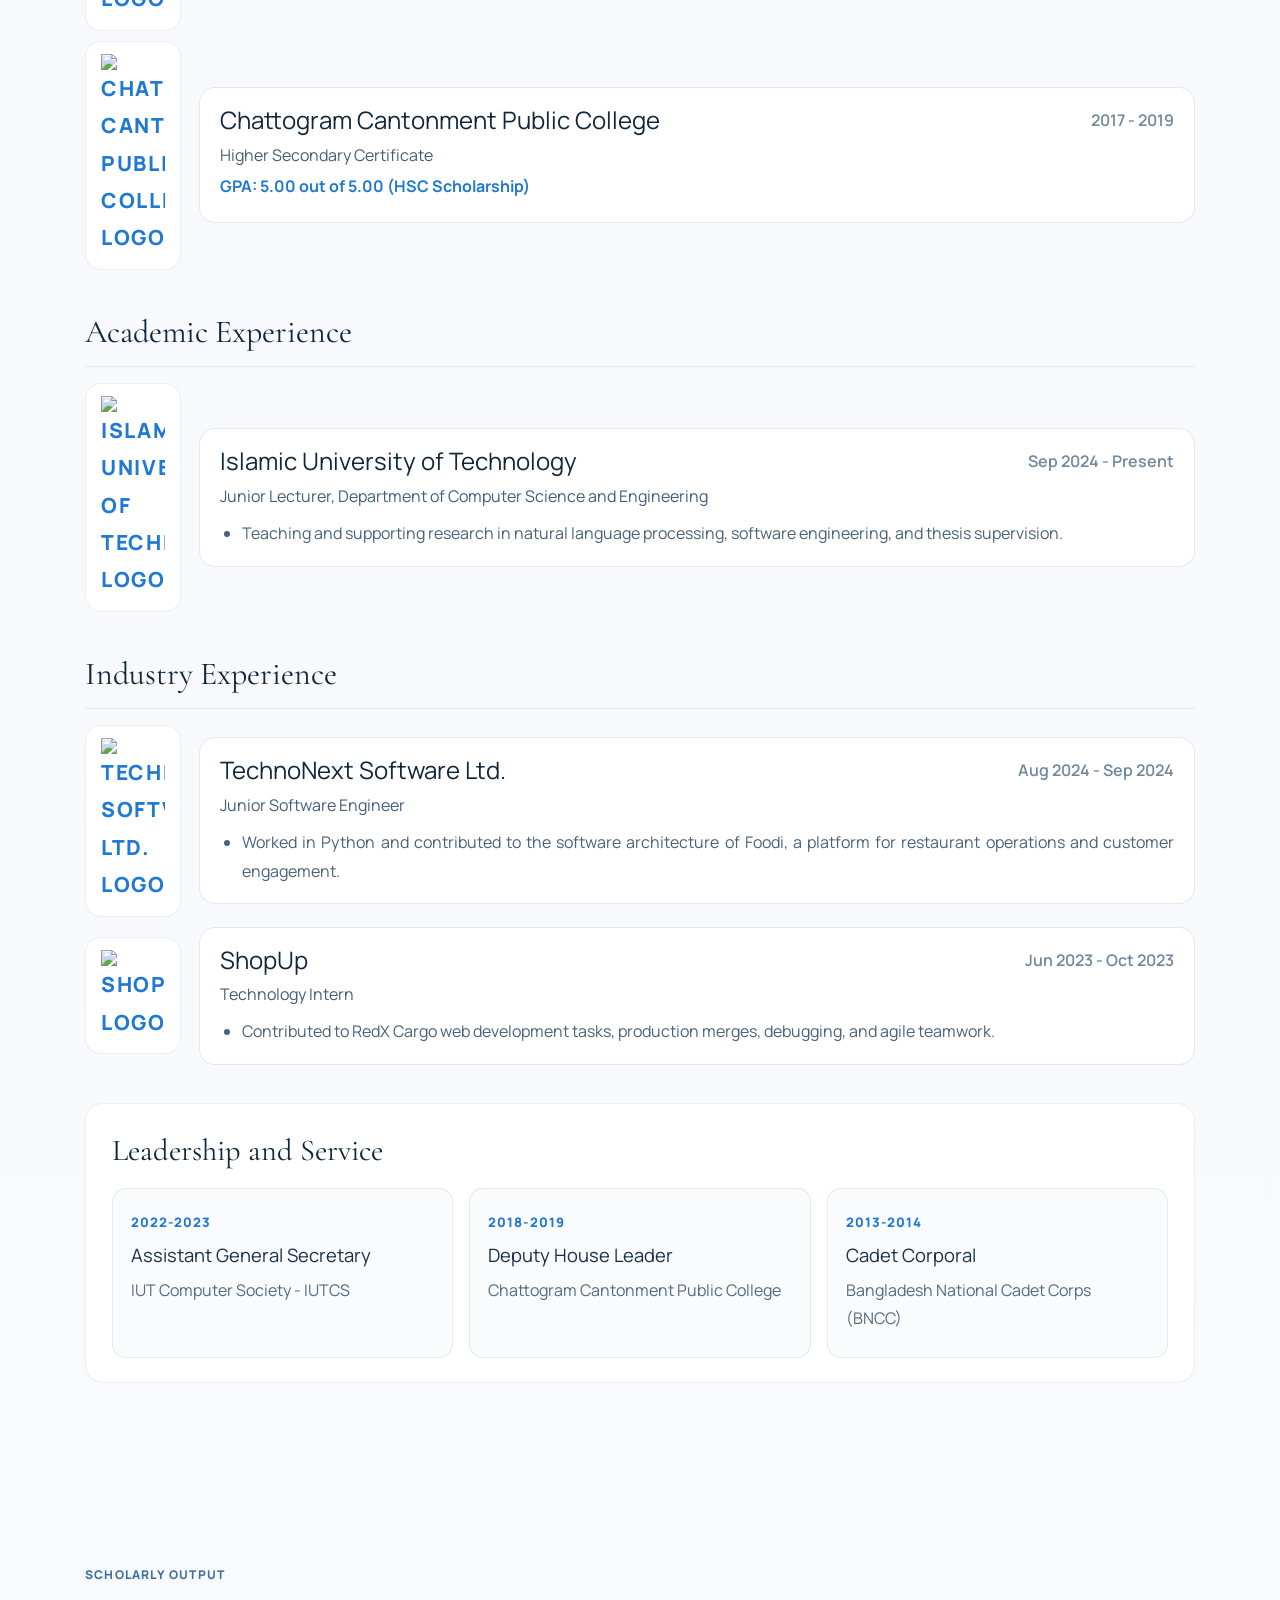
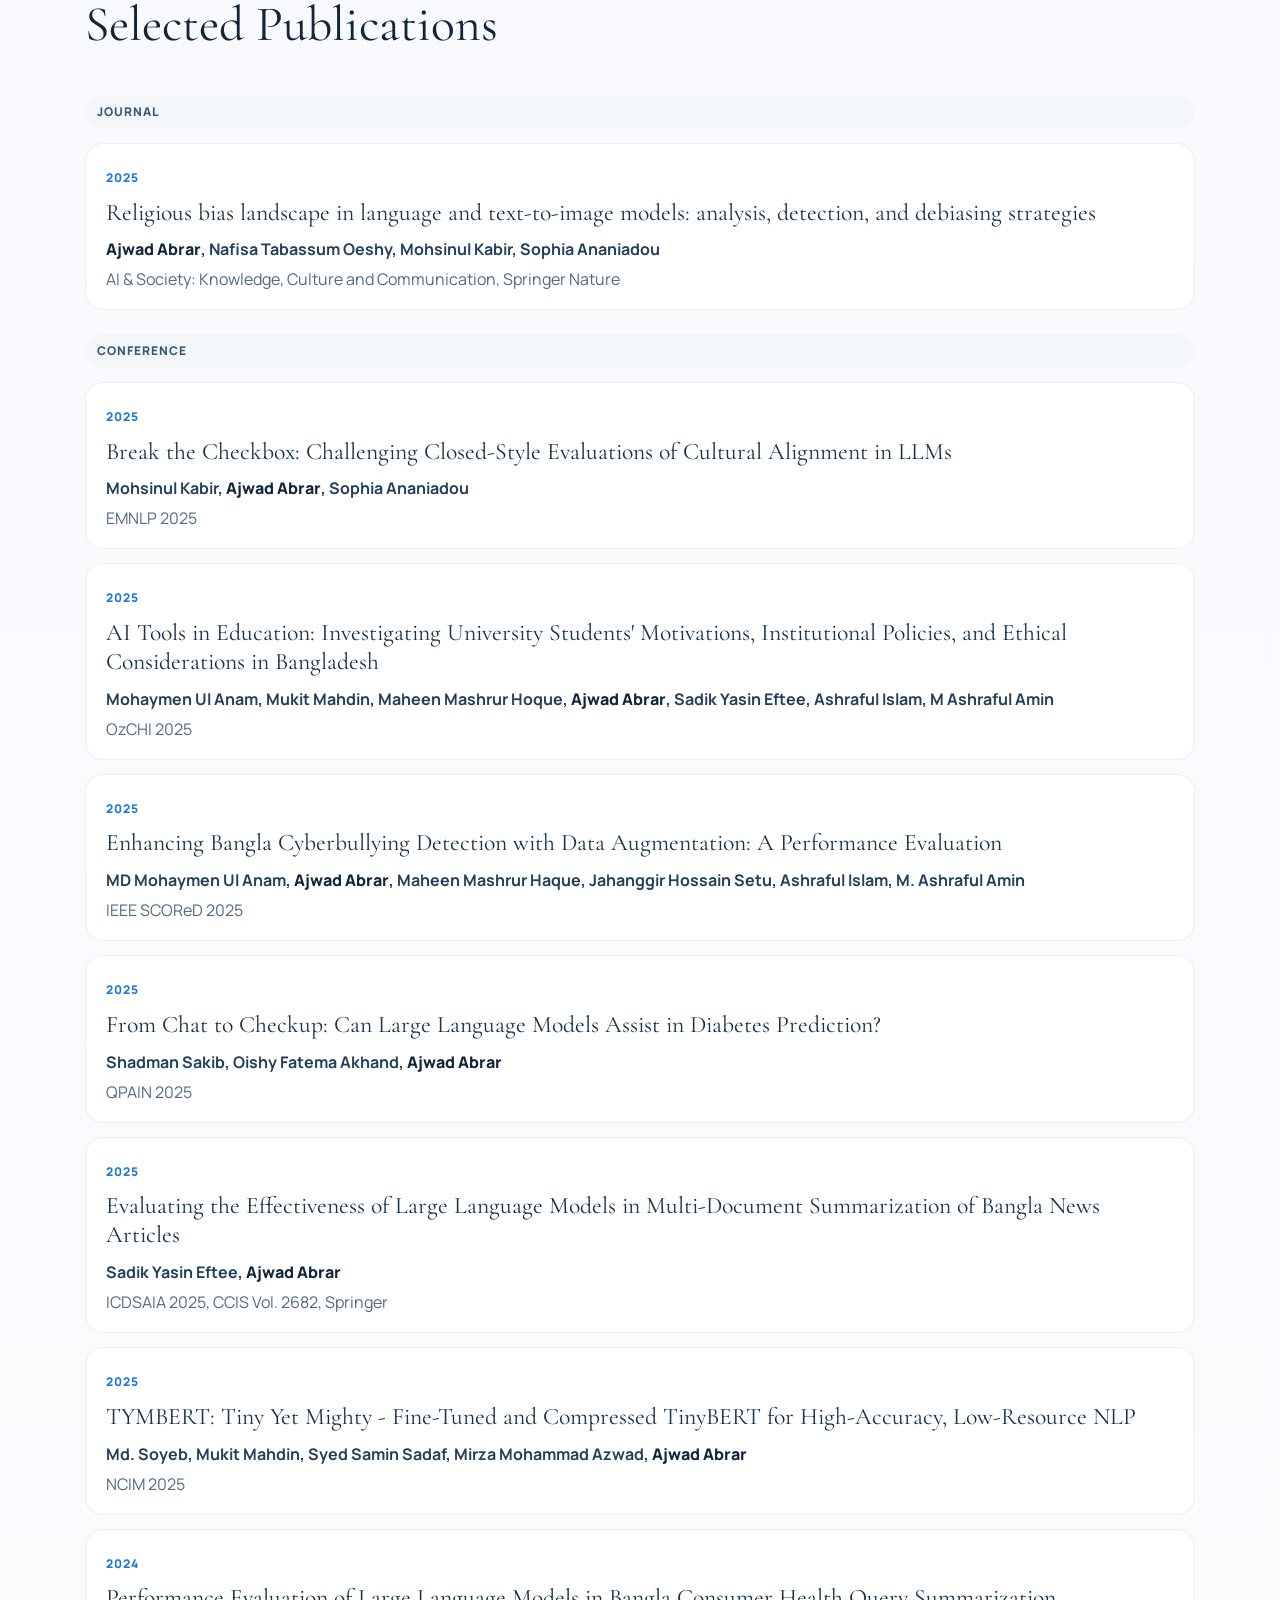
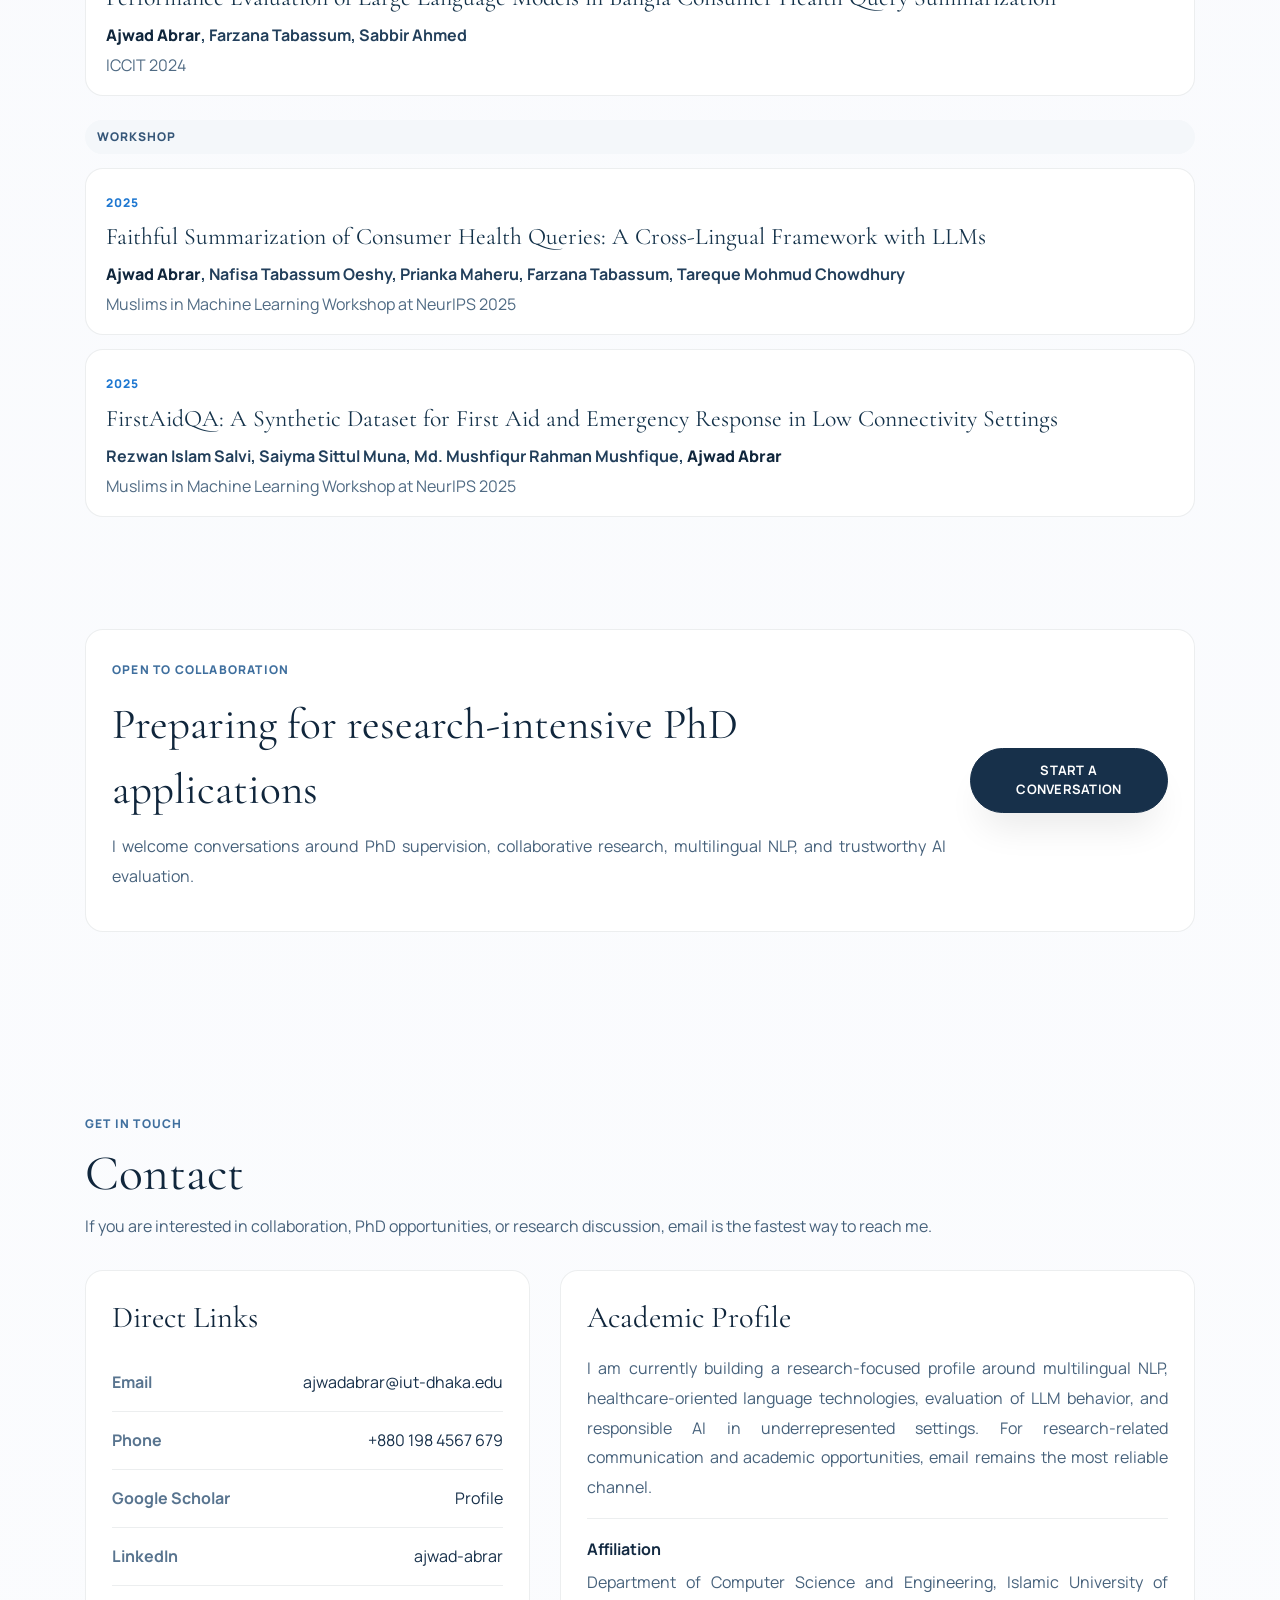
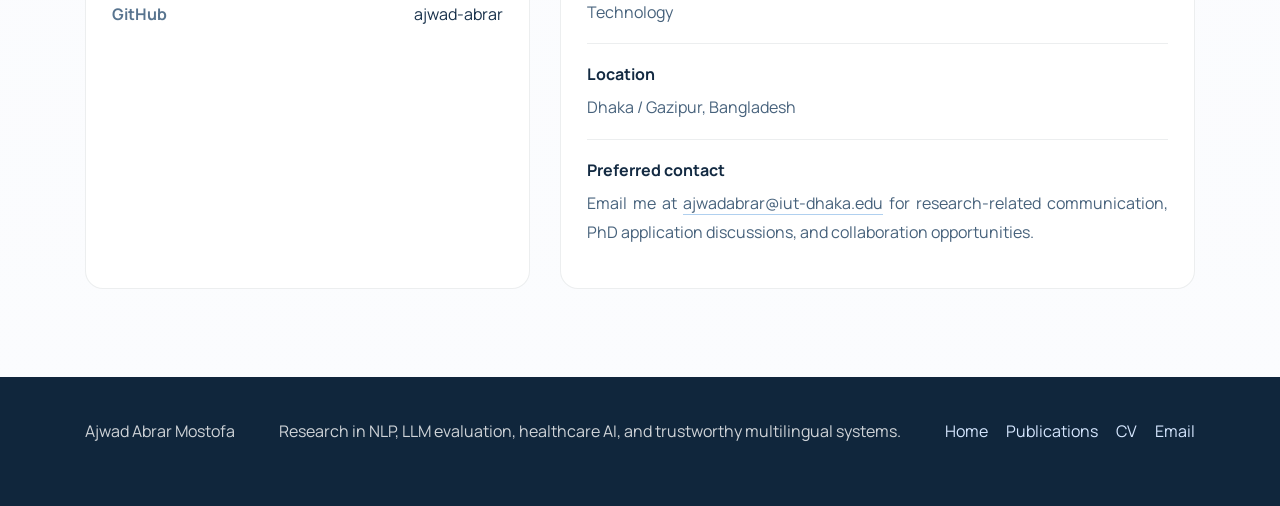
==== commit daa39837: "Highlight author name and add SEO metadata" ====
--- a/index.html
+++ b/index.html
@@ -4,8 +4,54 @@
     <title>Ajwad Abrar Mostofa</title>
     <meta charset="utf-8">
     <meta name="viewport" content="width=device-width, initial-scale=1, shrink-to-fit=no">
+    <meta name="description" content="Ajwad Abrar Mostofa is a Junior Lecturer and prospective Fall 2027 PhD applicant working in natural language processing, large language model evaluation, healthcare AI, and trustworthy multilingual systems.">
+    <meta name="robots" content="index, follow">
+    <meta name="author" content="Ajwad Abrar Mostofa">
+    <link rel="canonical" href="https://ajwad-abrar.github.io/">
+    <meta property="og:type" content="website">
+    <meta property="og:title" content="Ajwad Abrar Mostofa">
+    <meta property="og:description" content="Research in NLP, LLM evaluation, healthcare AI, and trustworthy multilingual systems.">
+    <meta property="og:url" content="https://ajwad-abrar.github.io/">
+    <meta property="og:image" content="https://ajwad-abrar.github.io/images/about.jpeg">
+    <meta property="og:site_name" content="Ajwad Abrar Mostofa">
+    <meta name="twitter:card" content="summary_large_image">
+    <meta name="twitter:title" content="Ajwad Abrar Mostofa">
+    <meta name="twitter:description" content="Research in NLP, LLM evaluation, healthcare AI, and trustworthy multilingual systems.">
+    <meta name="twitter:image" content="https://ajwad-abrar.github.io/images/about.jpeg">
     <link rel="icon" type="image/svg+xml" href="images/favicon-academic.svg">
     <link rel="apple-touch-icon" href="images/favicon-academic.svg">
+    <script type="application/ld+json">
+      {
+        "@context": "https://schema.org",
+        "@type": "Person",
+        "name": "Ajwad Abrar Mostofa",
+        "url": "https://ajwad-abrar.github.io/",
+        "image": "https://ajwad-abrar.github.io/images/about.jpeg",
+        "jobTitle": "Junior Lecturer",
+        "affiliation": {
+          "@type": "CollegeOrUniversity",
+          "name": "Islamic University of Technology"
+        },
+        "alumniOf": {
+          "@type": "CollegeOrUniversity",
+          "name": "Islamic University of Technology"
+        },
+        "email": "mailto:ajwadabrar@iut-dhaka.edu",
+        "sameAs": [
+          "https://scholar.google.com/citations?user=GQObpIcAAAAJ&hl=en",
+          "https://www.linkedin.com/in/ajwad-abrar/",
+          "https://github.com/ajwad-abrar"
+        ]
+      }
+    </script>
+    <script type="application/ld+json">
+      {
+        "@context": "https://schema.org",
+        "@type": "WebSite",
+        "name": "Ajwad Abrar Mostofa",
+        "url": "https://ajwad-abrar.github.io/"
+      }
+    </script>
 
     <link href="https://fonts.googleapis.com/css2?family=Cormorant+Garamond:wght@500;600;700&family=Manrope:wght@300;400;500;600;700;800&display=swap" rel="stylesheet">
 
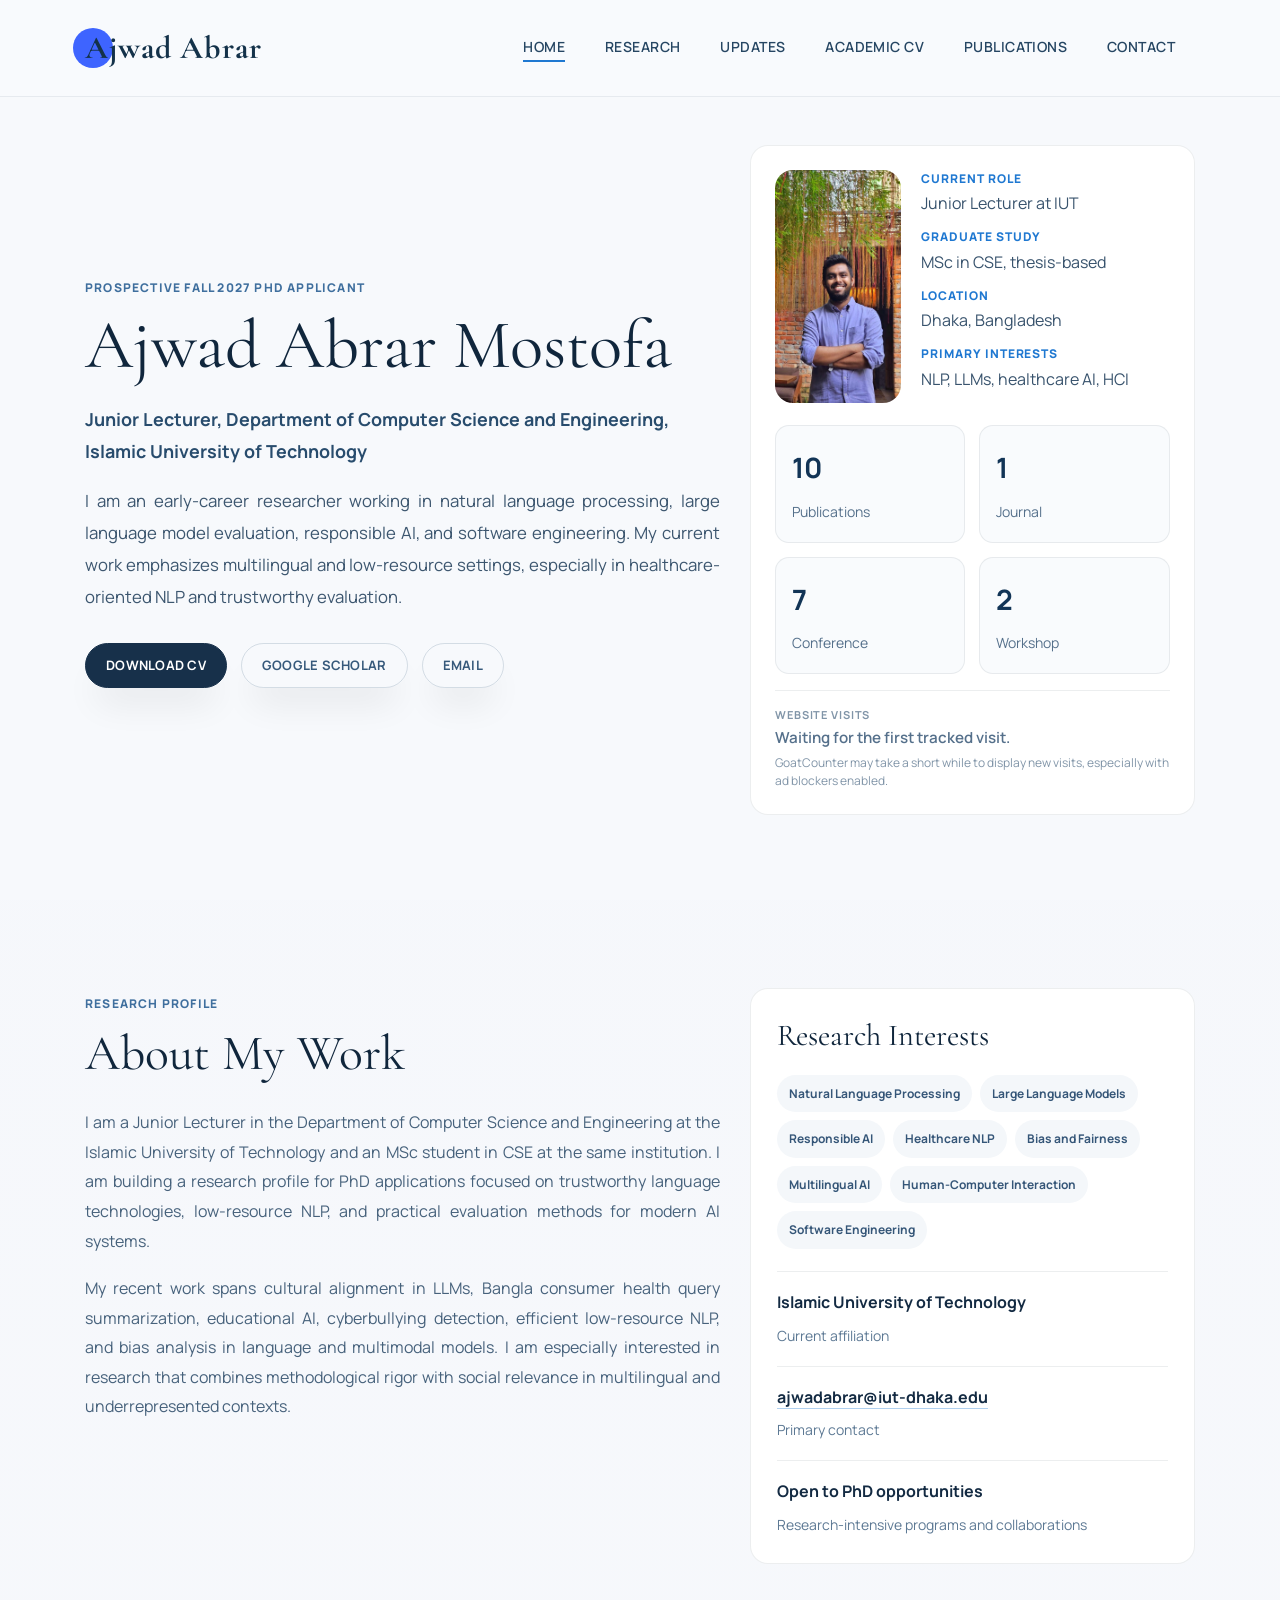
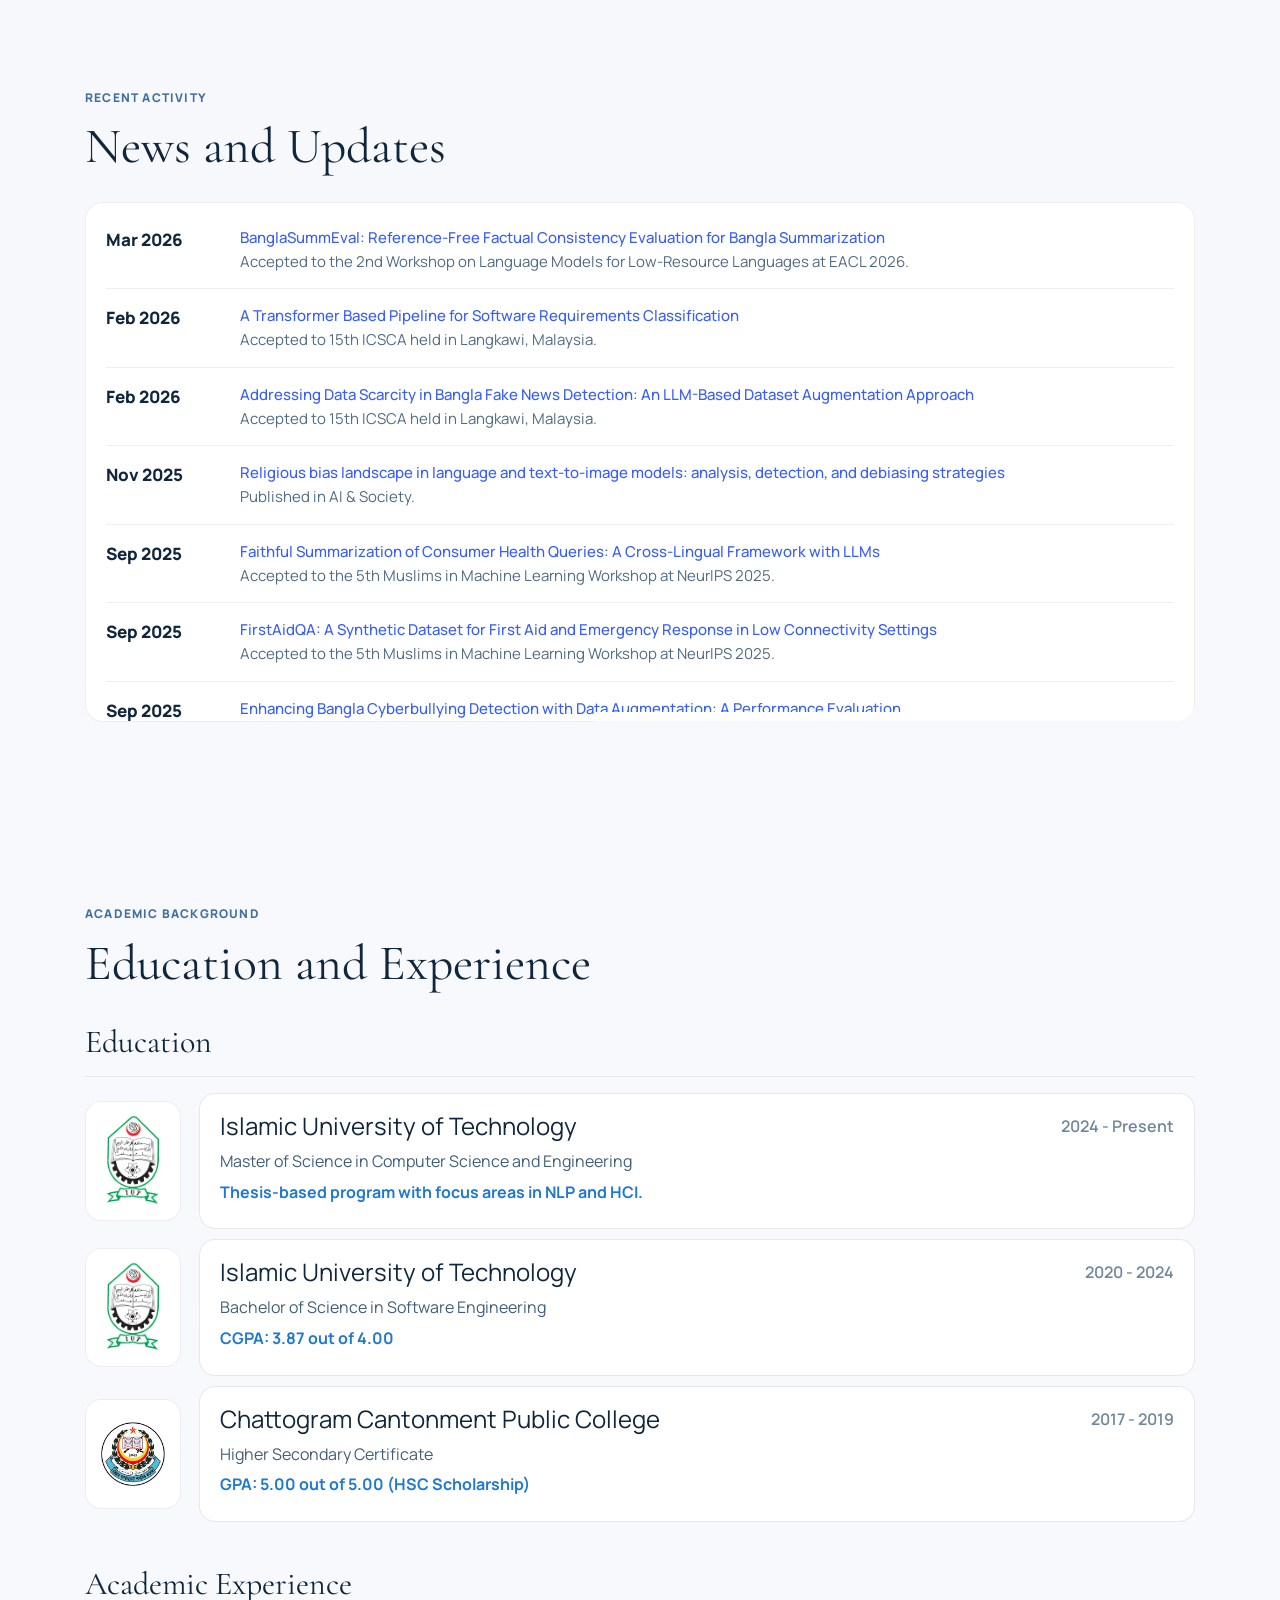
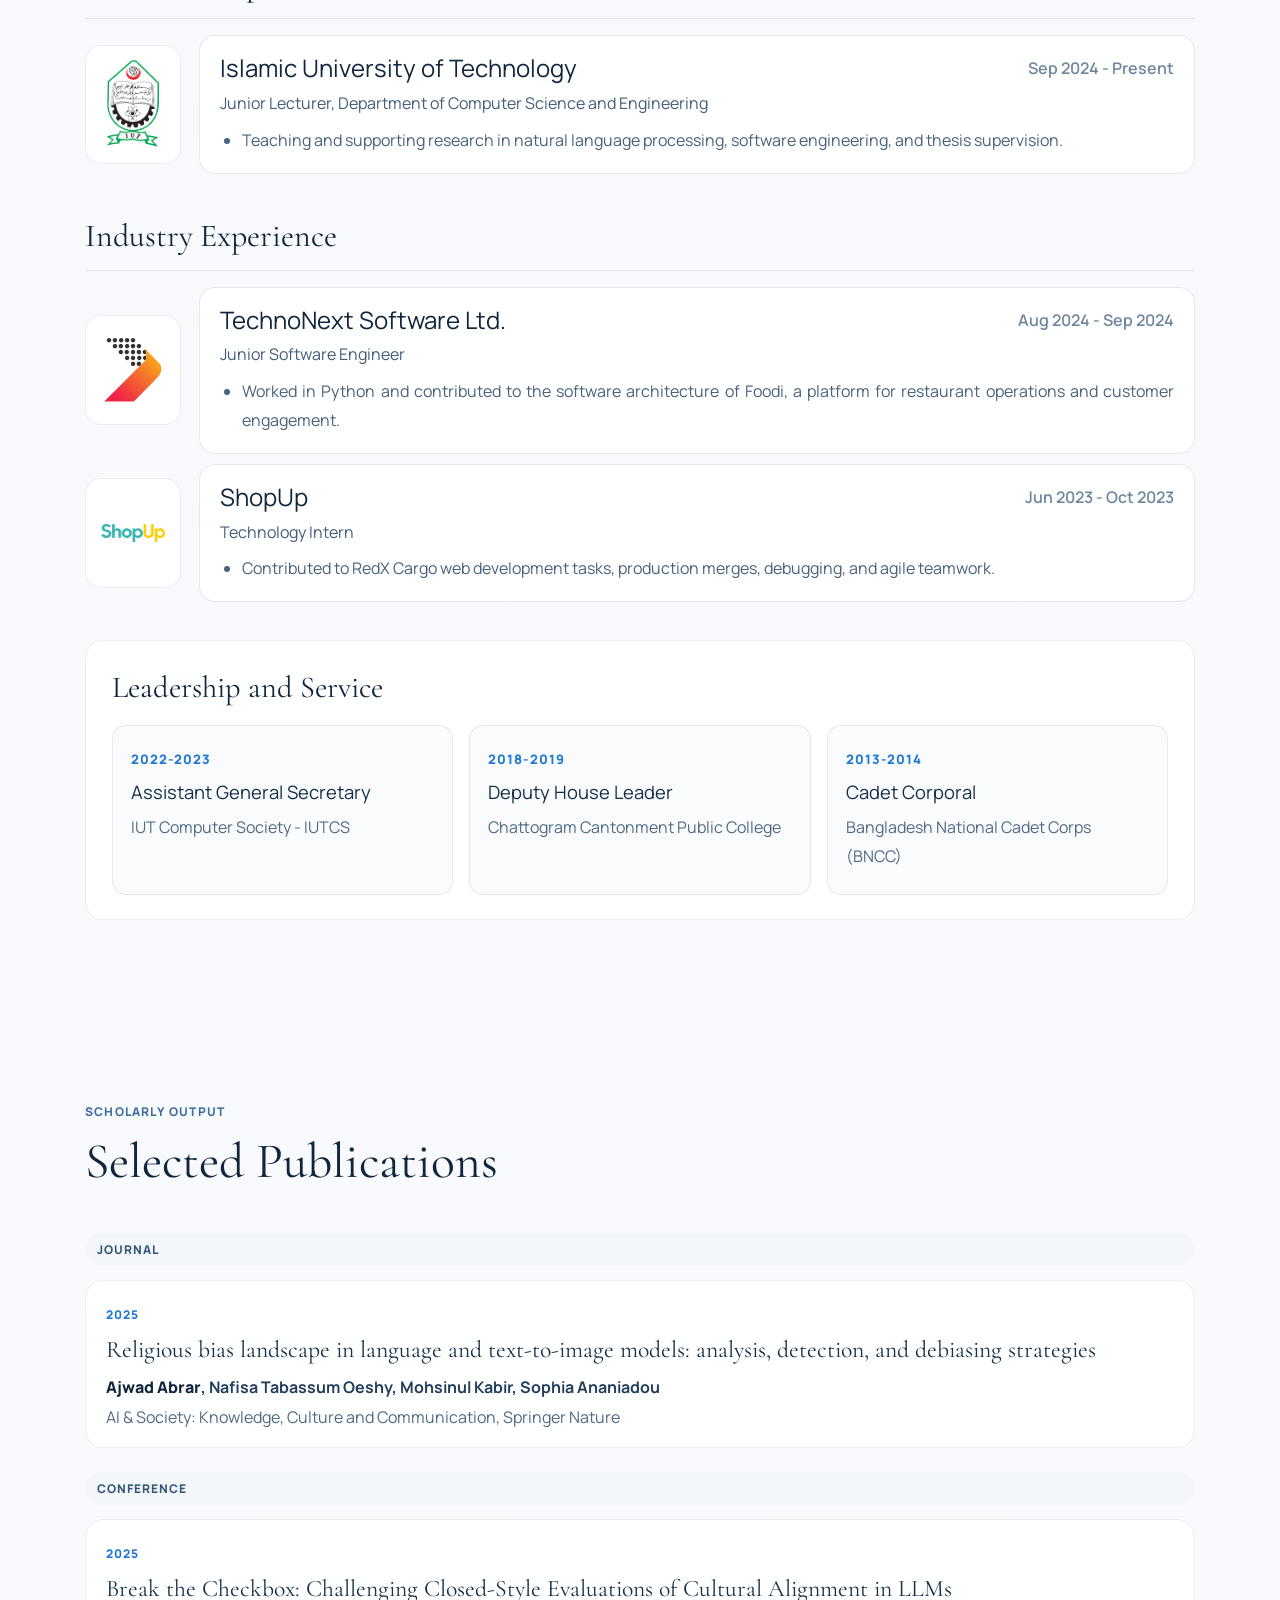
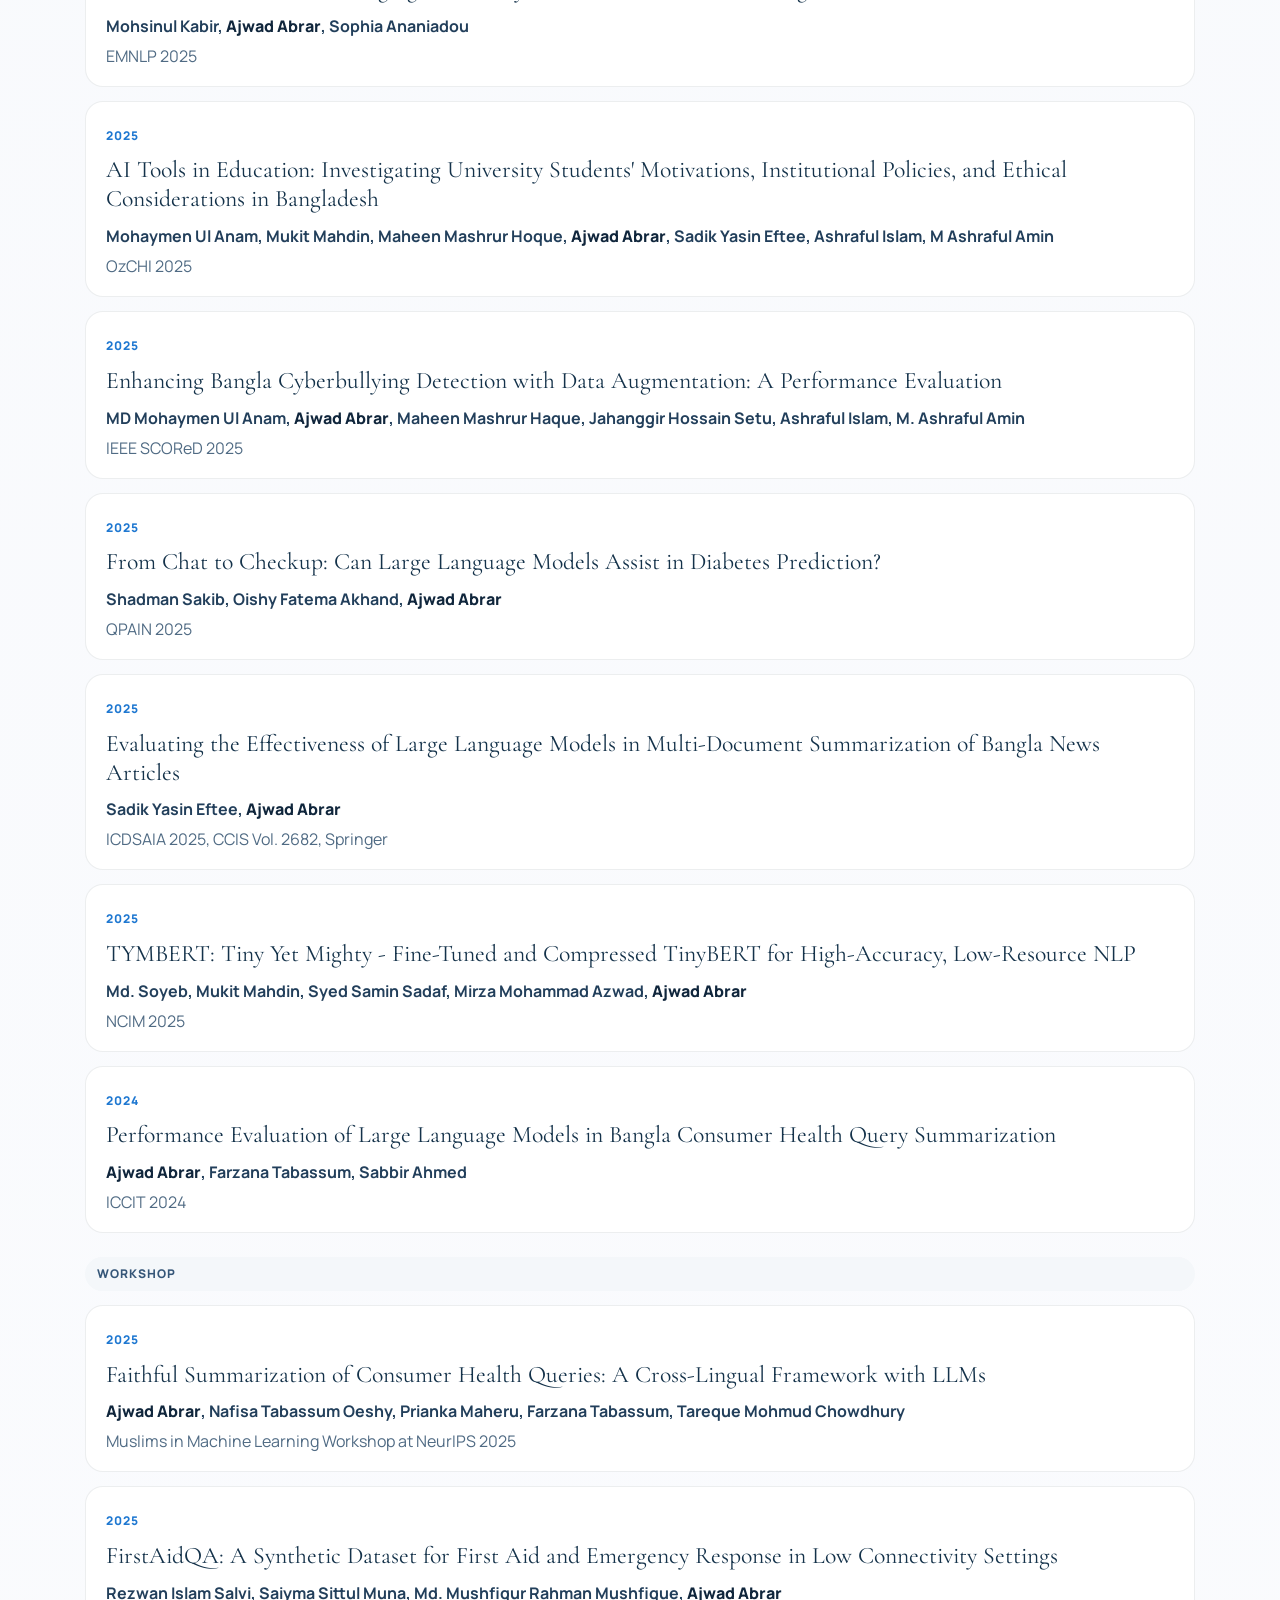
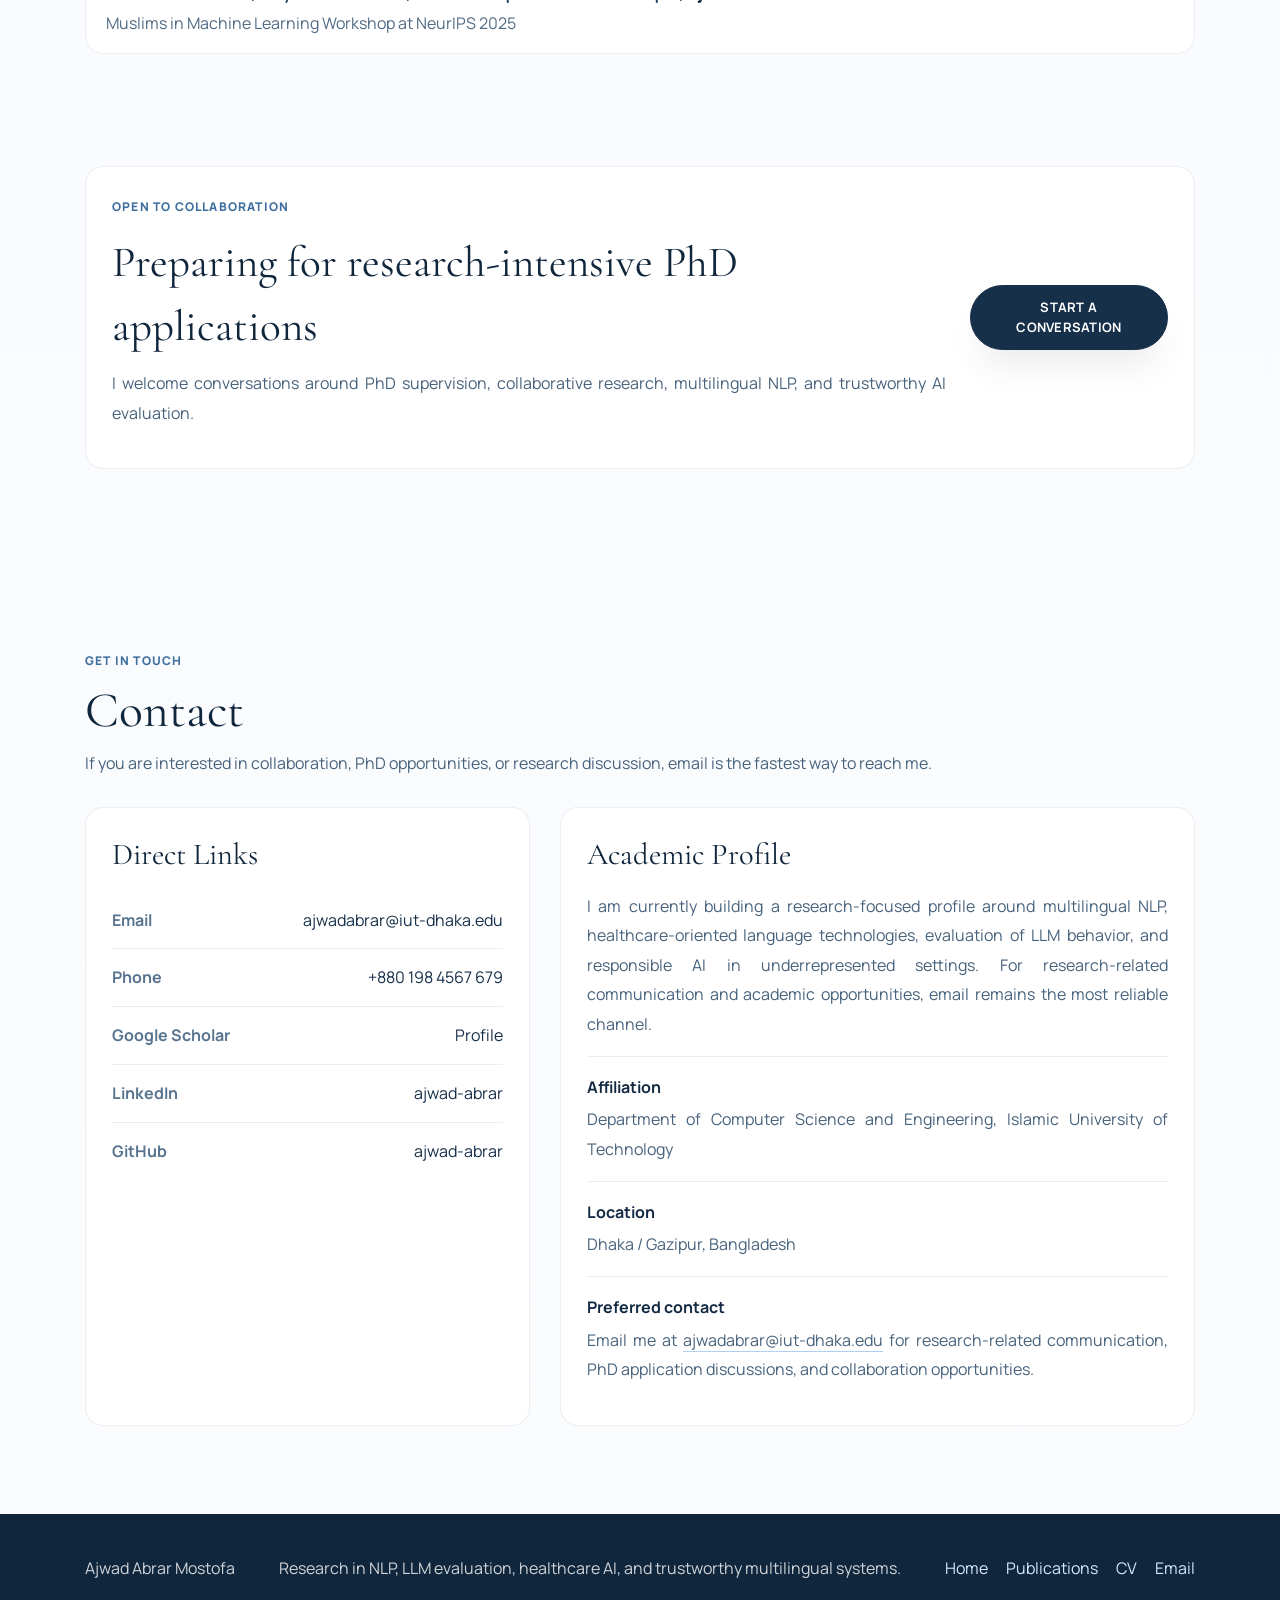
==== commit 73f22c3b: "Polish portfolio visuals and clean up repo cruft Replace hotlinked institution logos with locally ho" ====
--- a/index.html
+++ b/index.html
@@ -213,7 +213,7 @@
           <div class="institution-list">
             <article class="institution-card">
               <div class="institution-mark institution-mark--logo" aria-label="Islamic University of Technology">
-                <img src="https://iutoic-dhaka.edu/img/official/IUT_logo_v_1.png" alt="Islamic University of Technology logo">
+                <img src="images/logos/iut.png" alt="Islamic University of Technology logo">
               </div>
               <div class="institution-content">
                 <div class="institution-header">
@@ -226,7 +226,7 @@
             </article>
             <article class="institution-card">
               <div class="institution-mark institution-mark--logo" aria-label="Islamic University of Technology">
-                <img src="https://iutoic-dhaka.edu/img/official/IUT_logo_v_1.png" alt="Islamic University of Technology logo">
+                <img src="images/logos/iut.png" alt="Islamic University of Technology logo">
               </div>
               <div class="institution-content">
                 <div class="institution-header">
@@ -239,7 +239,7 @@
             </article>
             <article class="institution-card">
               <div class="institution-mark institution-mark--logo" aria-label="Chattogram Cantonment Public College">
-                <img class="institution-logo institution-logo--compact" src="https://encrypted-tbn0.gstatic.com/images?q=tbn:ANd9GcTM9g0o19XWViVq-f87Fsg52AKXwDbP7SIBbw&s" alt="Chattogram Cantonment Public College logo">
+                <img class="institution-logo institution-logo--compact" src="images/logos/ccpc.jpg" alt="Chattogram Cantonment Public College logo">
               </div>
               <div class="institution-content">
                 <div class="institution-header">
@@ -258,7 +258,7 @@
           <div class="institution-list">
             <article class="institution-card">
               <div class="institution-mark institution-mark--logo" aria-label="Islamic University of Technology">
-                <img src="https://iutoic-dhaka.edu/img/official/IUT_logo_v_1.png" alt="Islamic University of Technology logo">
+                <img src="images/logos/iut.png" alt="Islamic University of Technology logo">
               </div>
               <div class="institution-content">
                 <div class="institution-header">
@@ -279,7 +279,7 @@
           <div class="institution-list">
             <article class="institution-card">
               <div class="institution-mark institution-mark--logo" aria-label="TechnoNext Software Ltd.">
-                <img class="institution-logo institution-logo--compact" src="https://technonext.com/favicon.ico" alt="TechnoNext Software Ltd. logo">
+                <img class="institution-logo institution-logo--compact" src="images/logos/technonext.png" alt="TechnoNext Software Ltd. logo">
               </div>
               <div class="institution-content">
                 <div class="institution-header">
@@ -294,7 +294,7 @@
             </article>
             <article class="institution-card">
               <div class="institution-mark institution-mark--logo" aria-label="ShopUp">
-                <img class="institution-logo institution-logo--wide" src="https://wp.logos-download.com/wp-content/uploads/2023/02/ShopUp_Logo.png?dl" alt="ShopUp logo">
+                <img class="institution-logo institution-logo--wide" src="images/logos/shopup.png" alt="ShopUp logo">
               </div>
               <div class="institution-content">
                 <div class="institution-header">
@@ -417,7 +417,7 @@
       </div>
     </footer>
 
-    <div id="ftco-loader" class="show fullscreen"><svg class="circular" width="48px" height="48px"><circle class="path-bg" cx="24" cy="24" r="22" fill="none" stroke-width="4" stroke="#eeeeee"/><circle class="path" cx="24" cy="24" r="22" fill="none" stroke-width="4" stroke-miterlimit="10" stroke="#F96D00"/></svg></div>
+    <div id="ftco-loader" class="show fullscreen"><svg class="circular" width="48px" height="48px"><circle class="path-bg" cx="24" cy="24" r="22" fill="none" stroke-width="4" stroke="#eeeeee"/><circle class="path" cx="24" cy="24" r="22" fill="none" stroke-width="4" stroke-miterlimit="10" stroke="#17304a"/></svg></div>
 
     <script src="js/jquery.min.js"></script>
     <script src="js/jquery-migrate-3.0.1.min.js"></script>
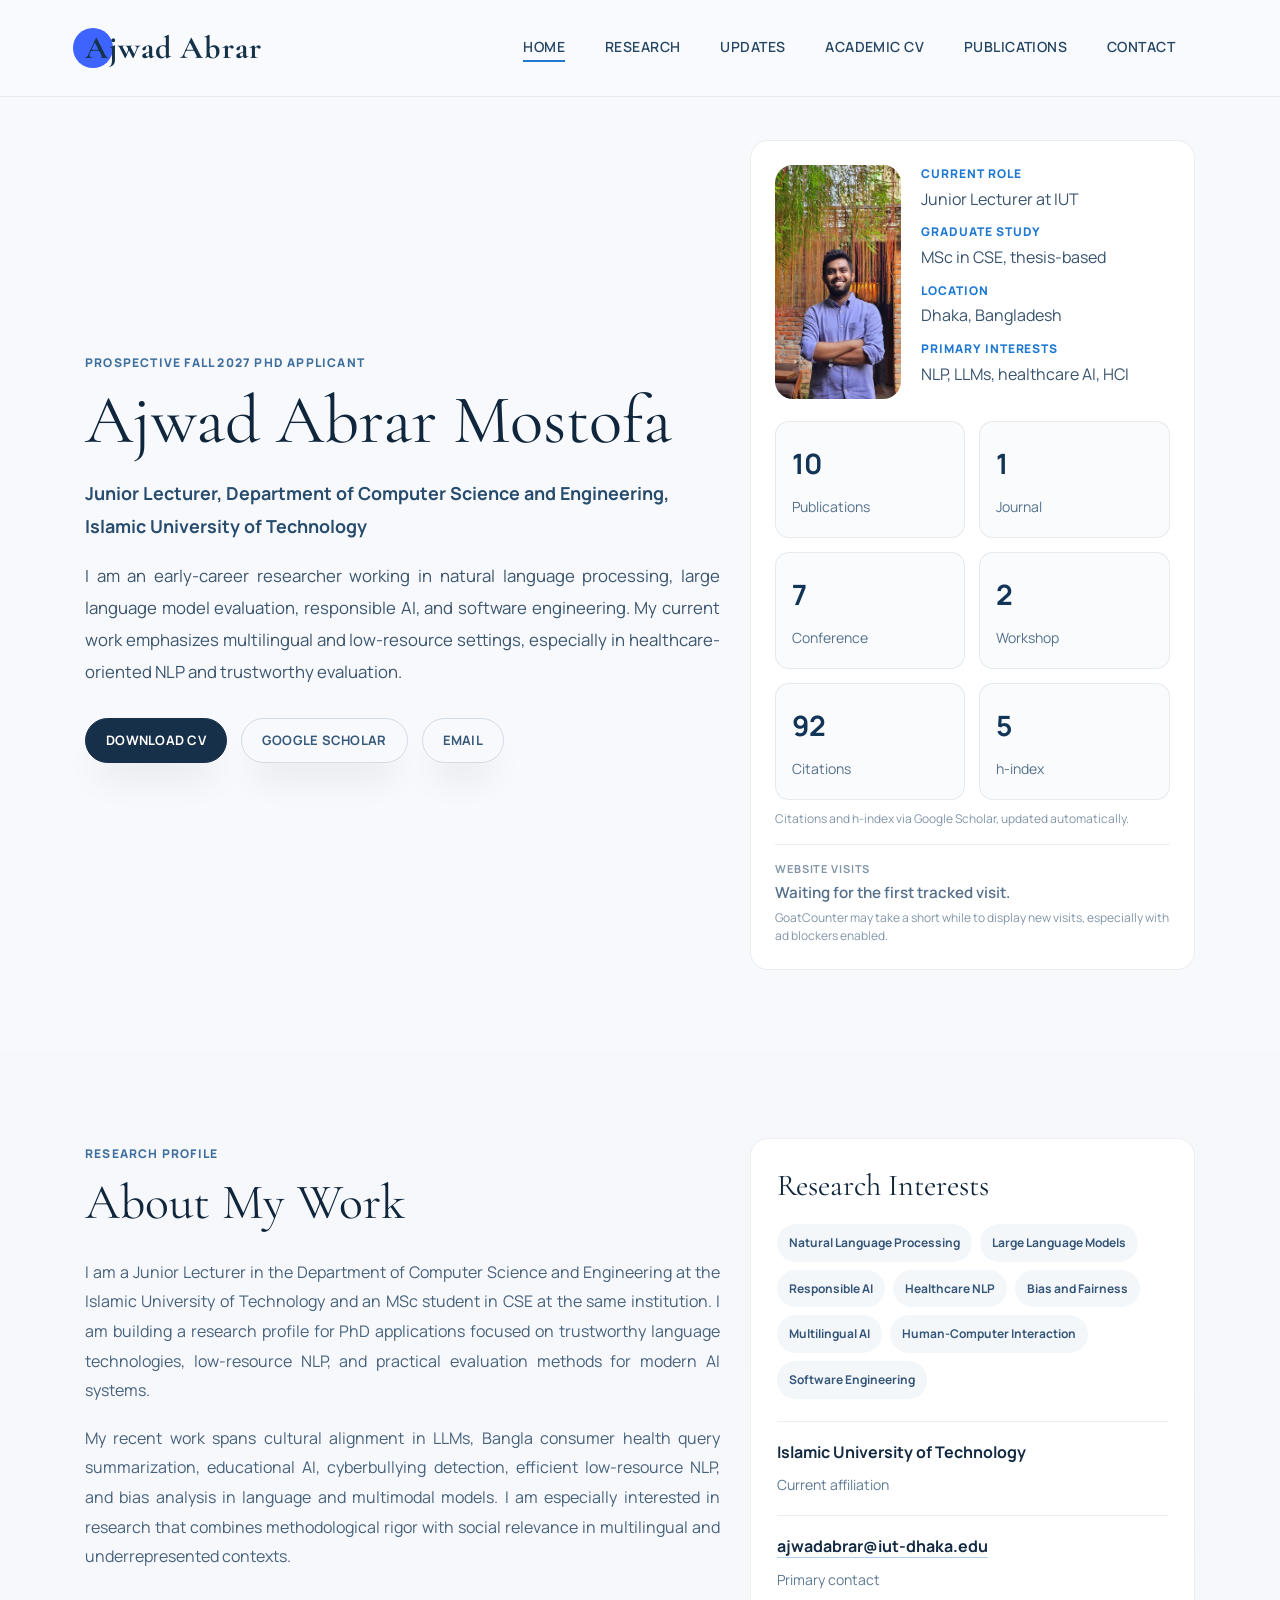
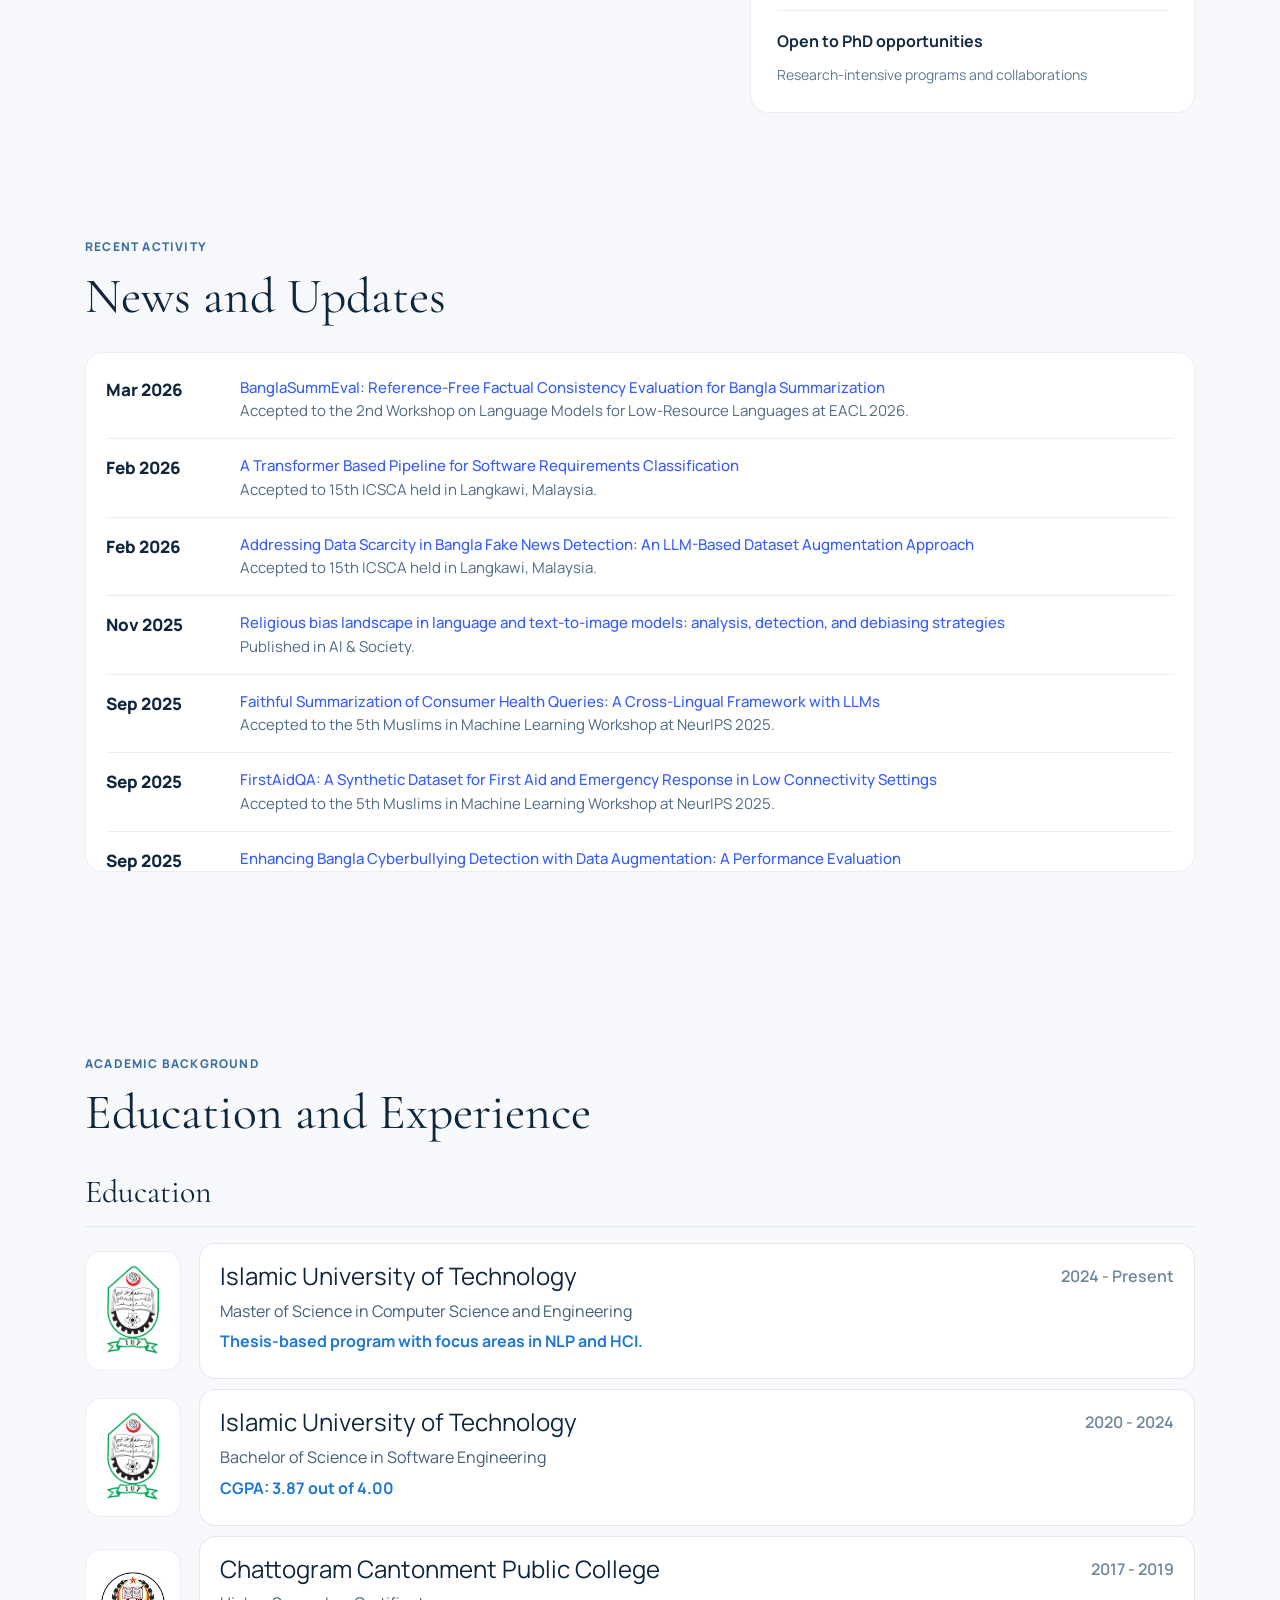
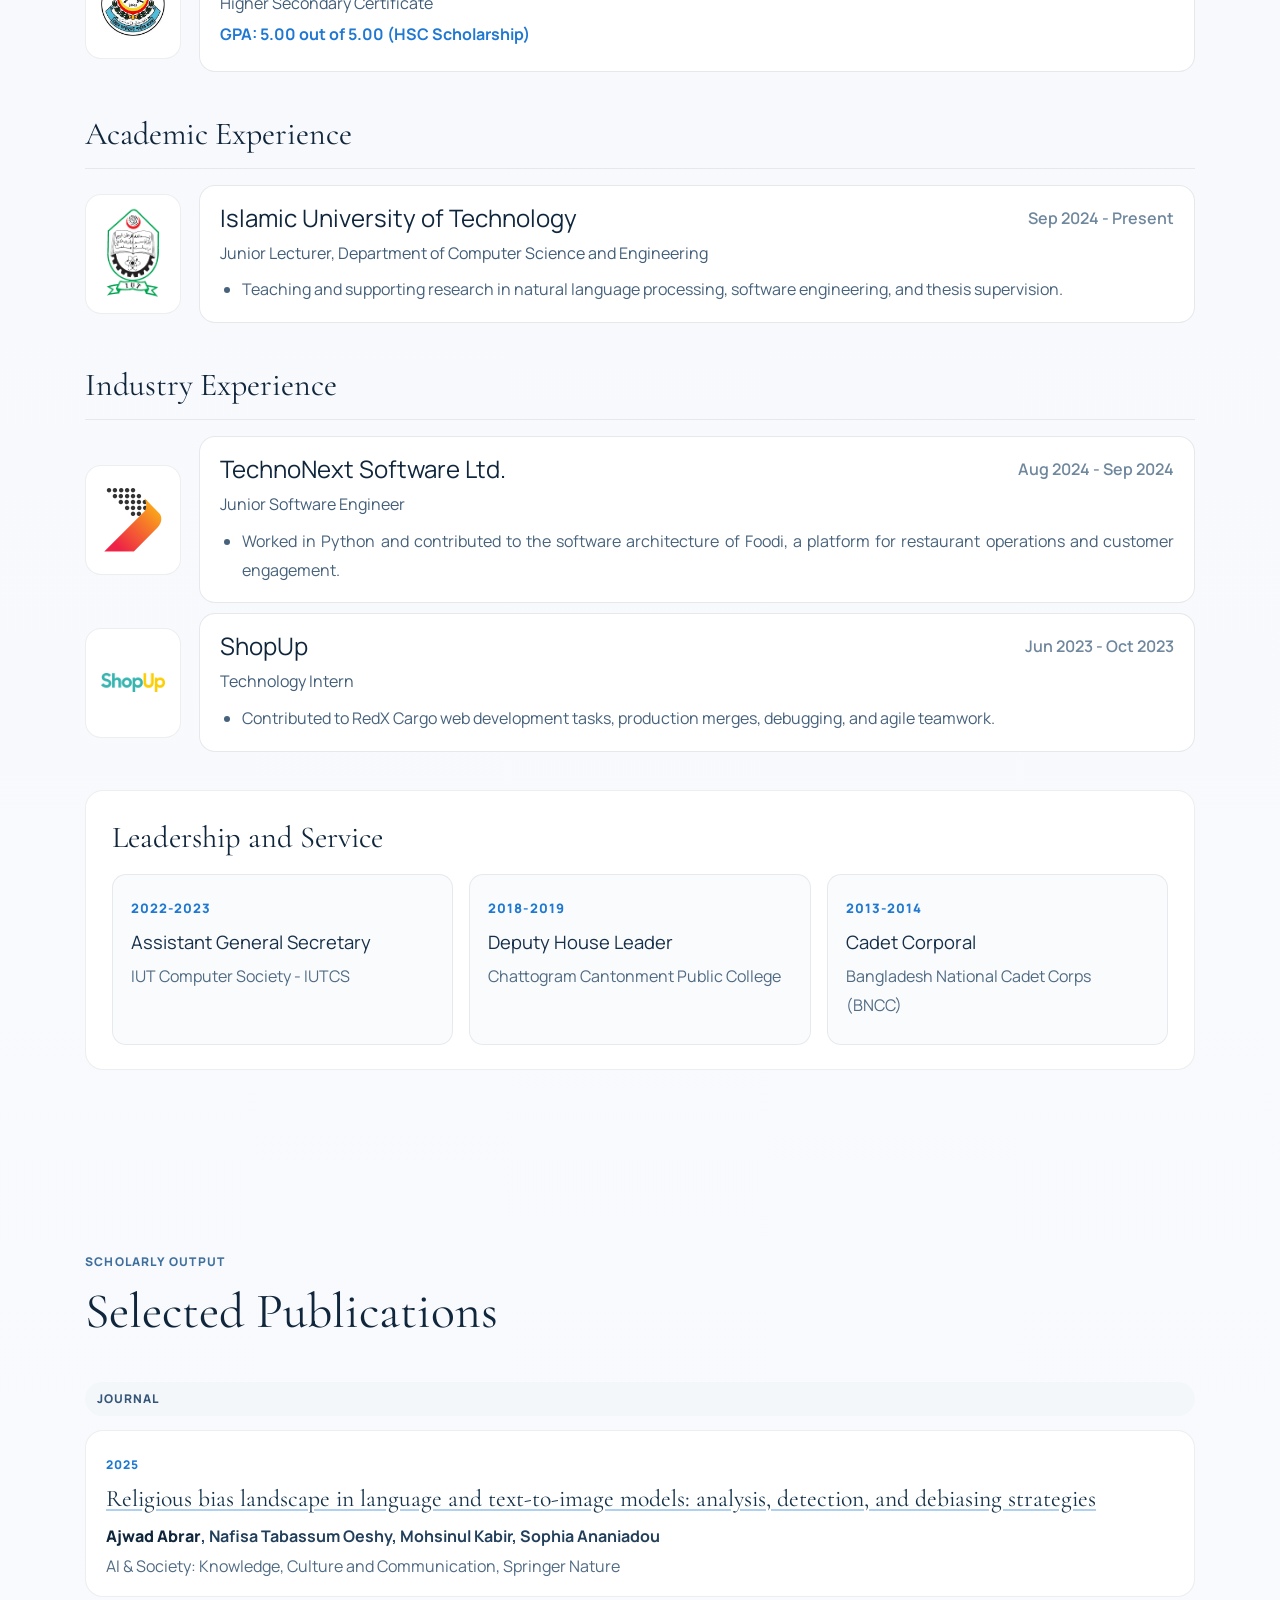
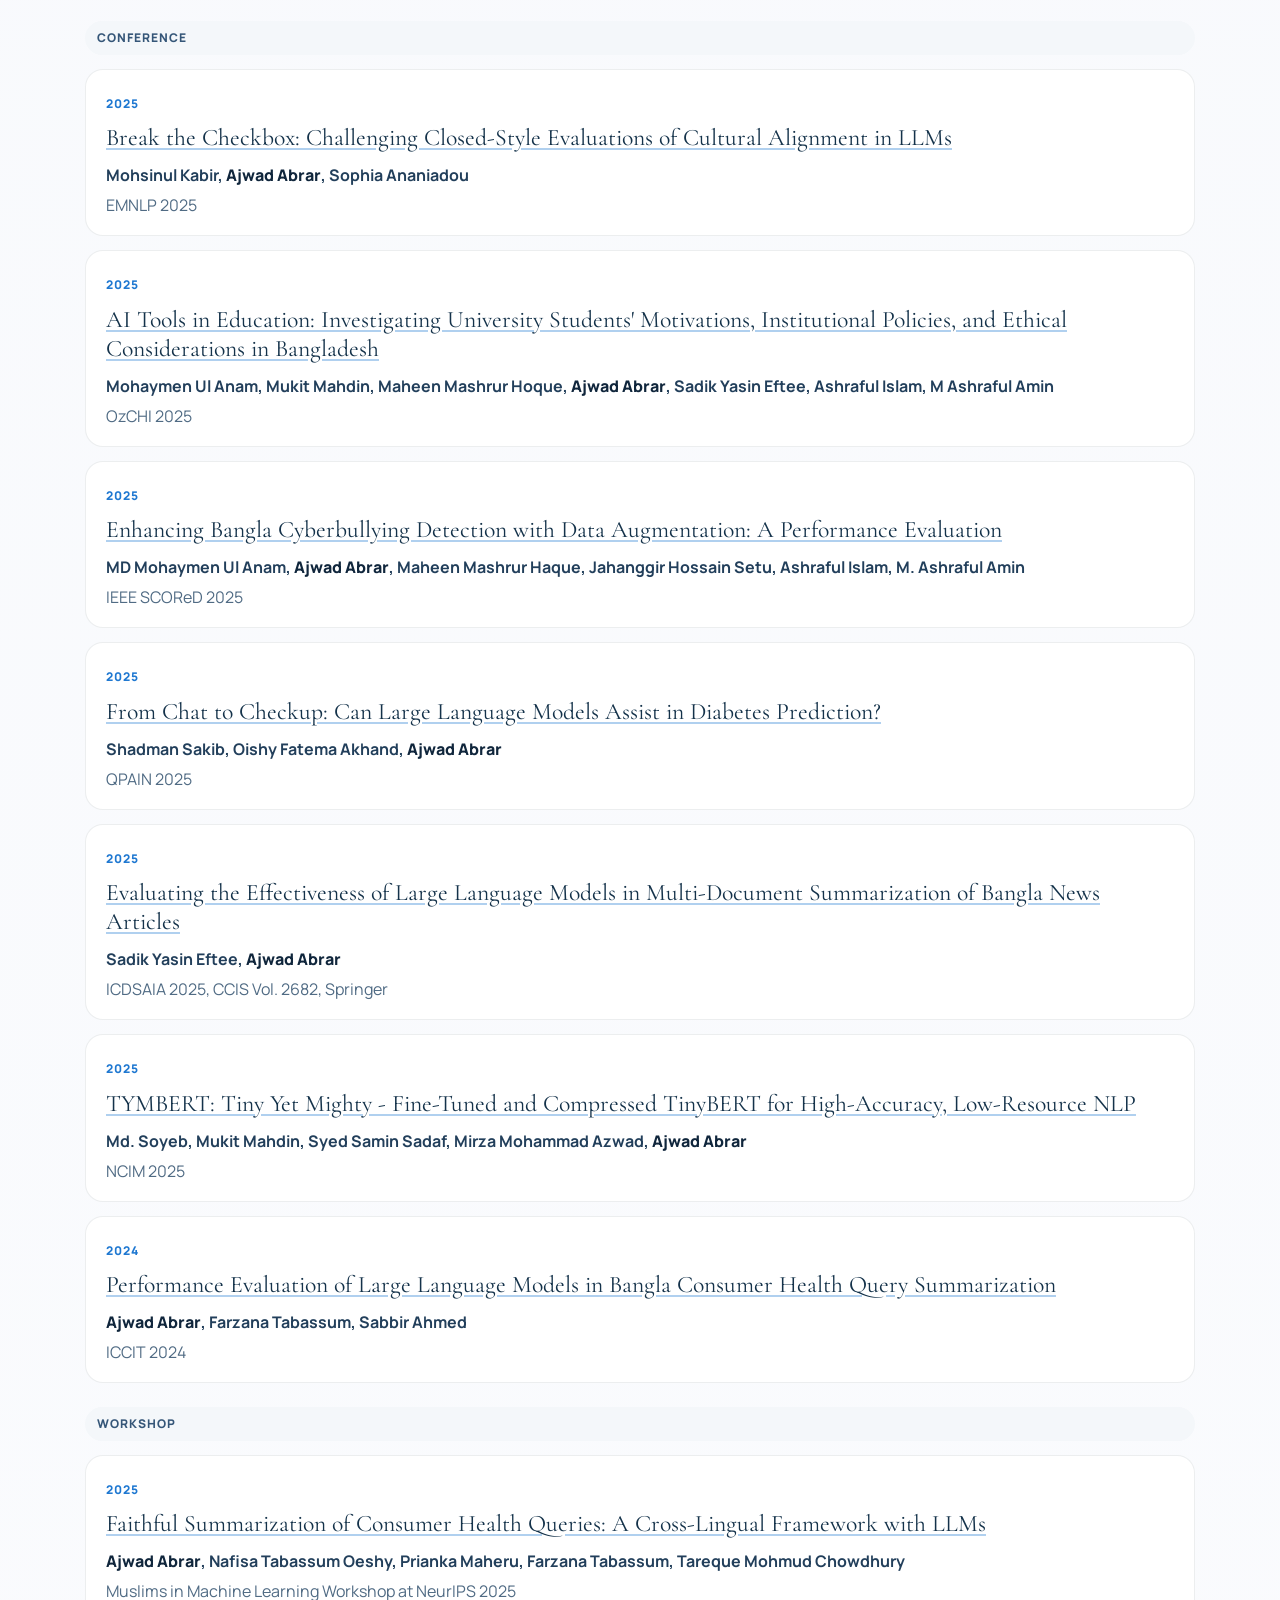
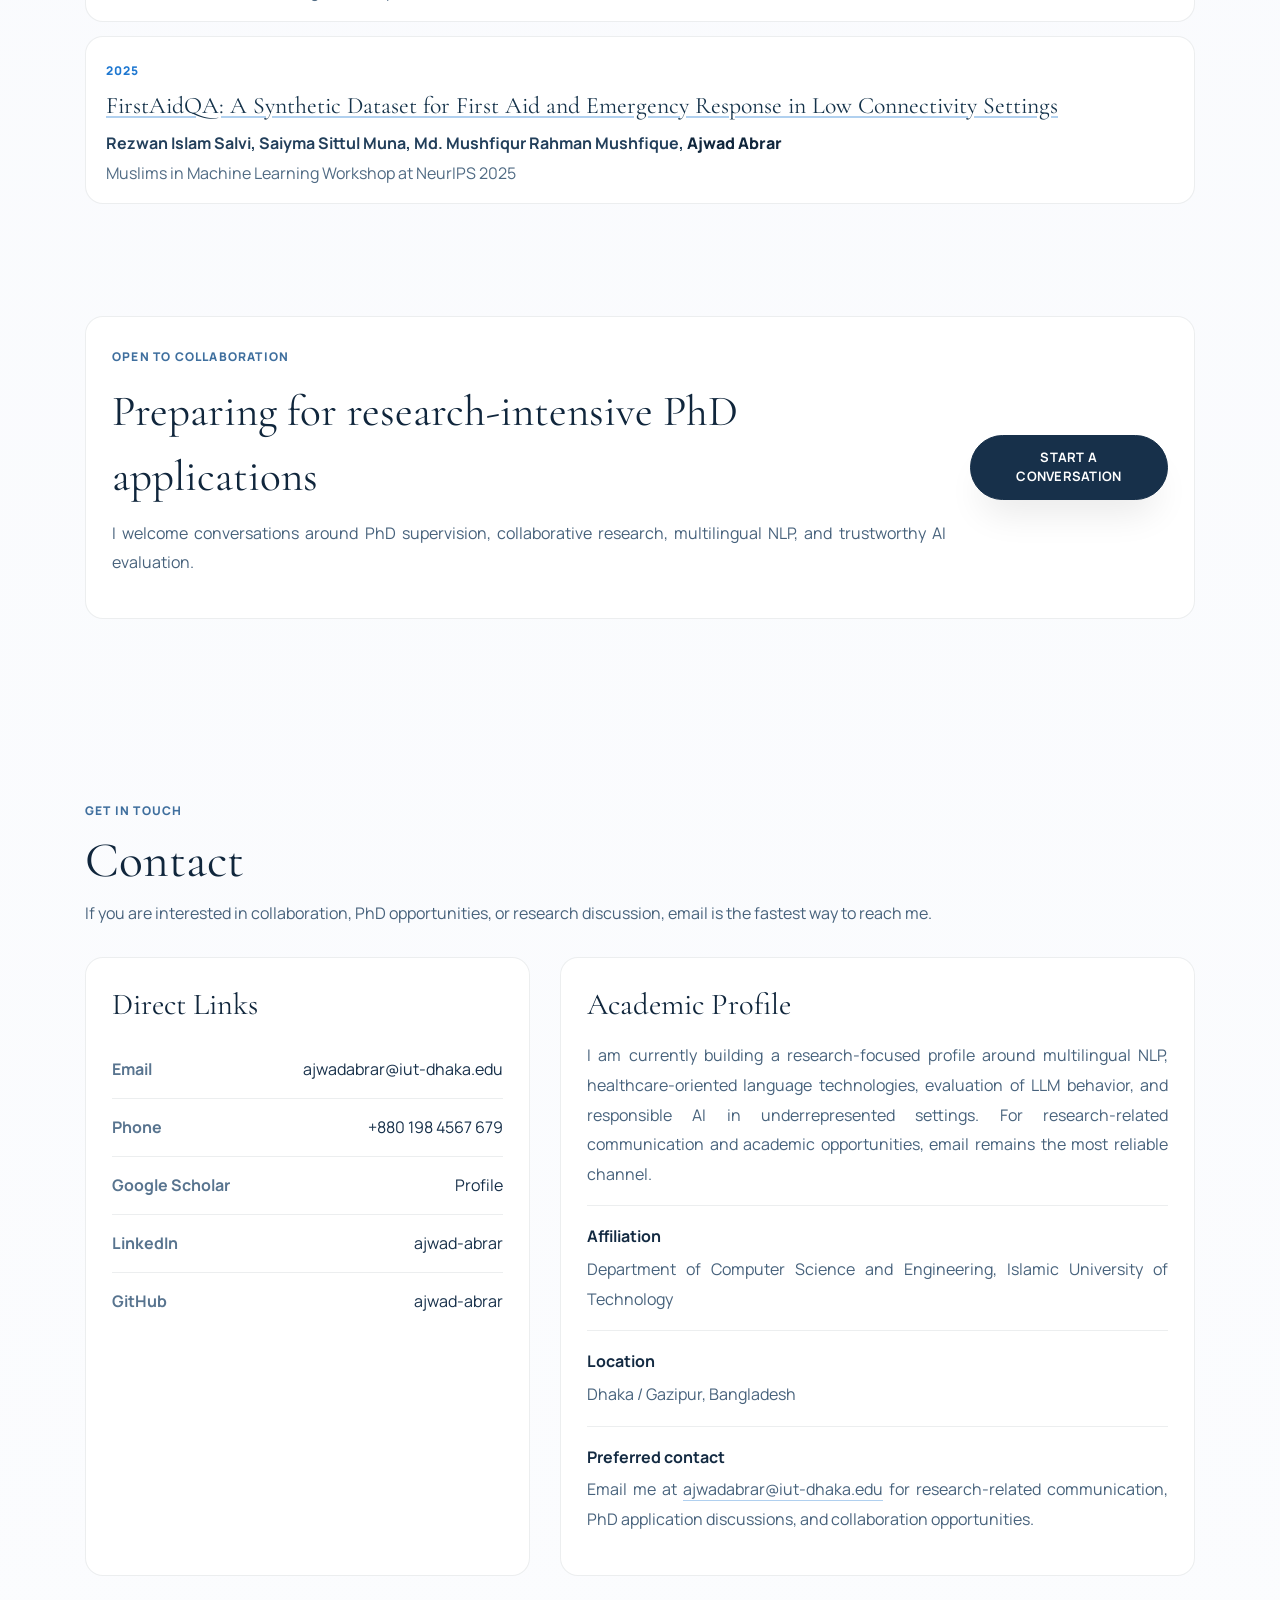
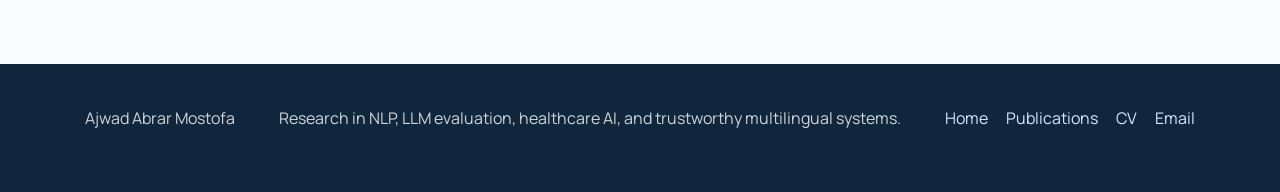
==== commit 5bc73384: "Surface Google Scholar metrics and clarify publication links Wire the already-automated citation/h-i" ====
--- a/index.html
+++ b/index.html
@@ -132,7 +132,16 @@
                   <strong>2</strong>
                   <span>Workshop</span>
                 </div>
-              </div>
+                <div class="snapshot-card">
+                  <strong id="scholar-citations">&mdash;</strong>
+                  <span>Citations</span>
+                </div>
+                <div class="snapshot-card">
+                  <strong id="scholar-hindex">&mdash;</strong>
+                  <span>h-index</span>
+                </div>
+              </div>
+              <p class="scholar-metrics-note">Citations and h-index via Google Scholar, updated automatically.</p>
               <div class="visit-counter-card">
                 <span class="visit-counter-label">Website Visits</span>
                 <div id="visit-counter">Waiting for the first tracked visit.</div>
@@ -431,6 +440,7 @@
     <script src="js/aos.js"></script>
     <script src="js/jquery.animateNumber.min.js"></script>
     <script src="js/scrollax.min.js"></script>
+    <script src="data/scholar-metrics.js"></script>
     <script src="js/main.js"></script>
   </body>
 </html>
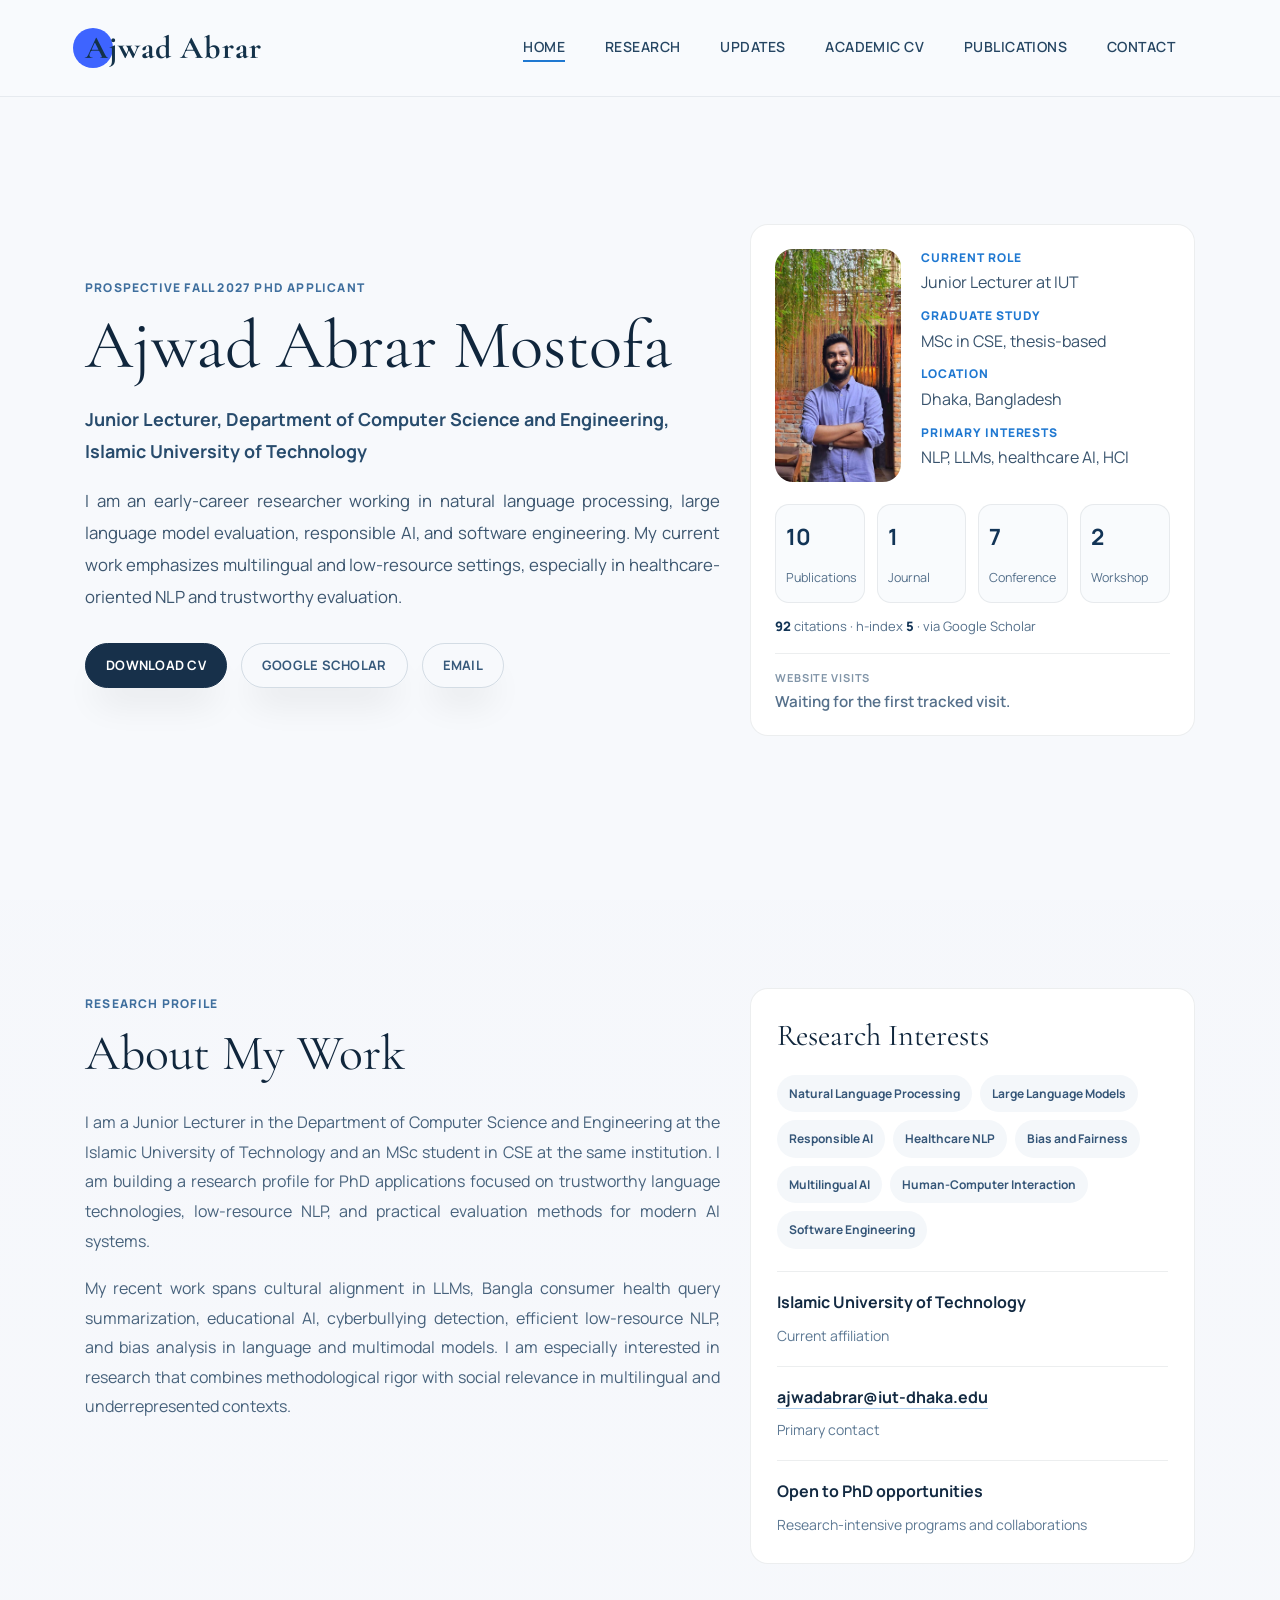
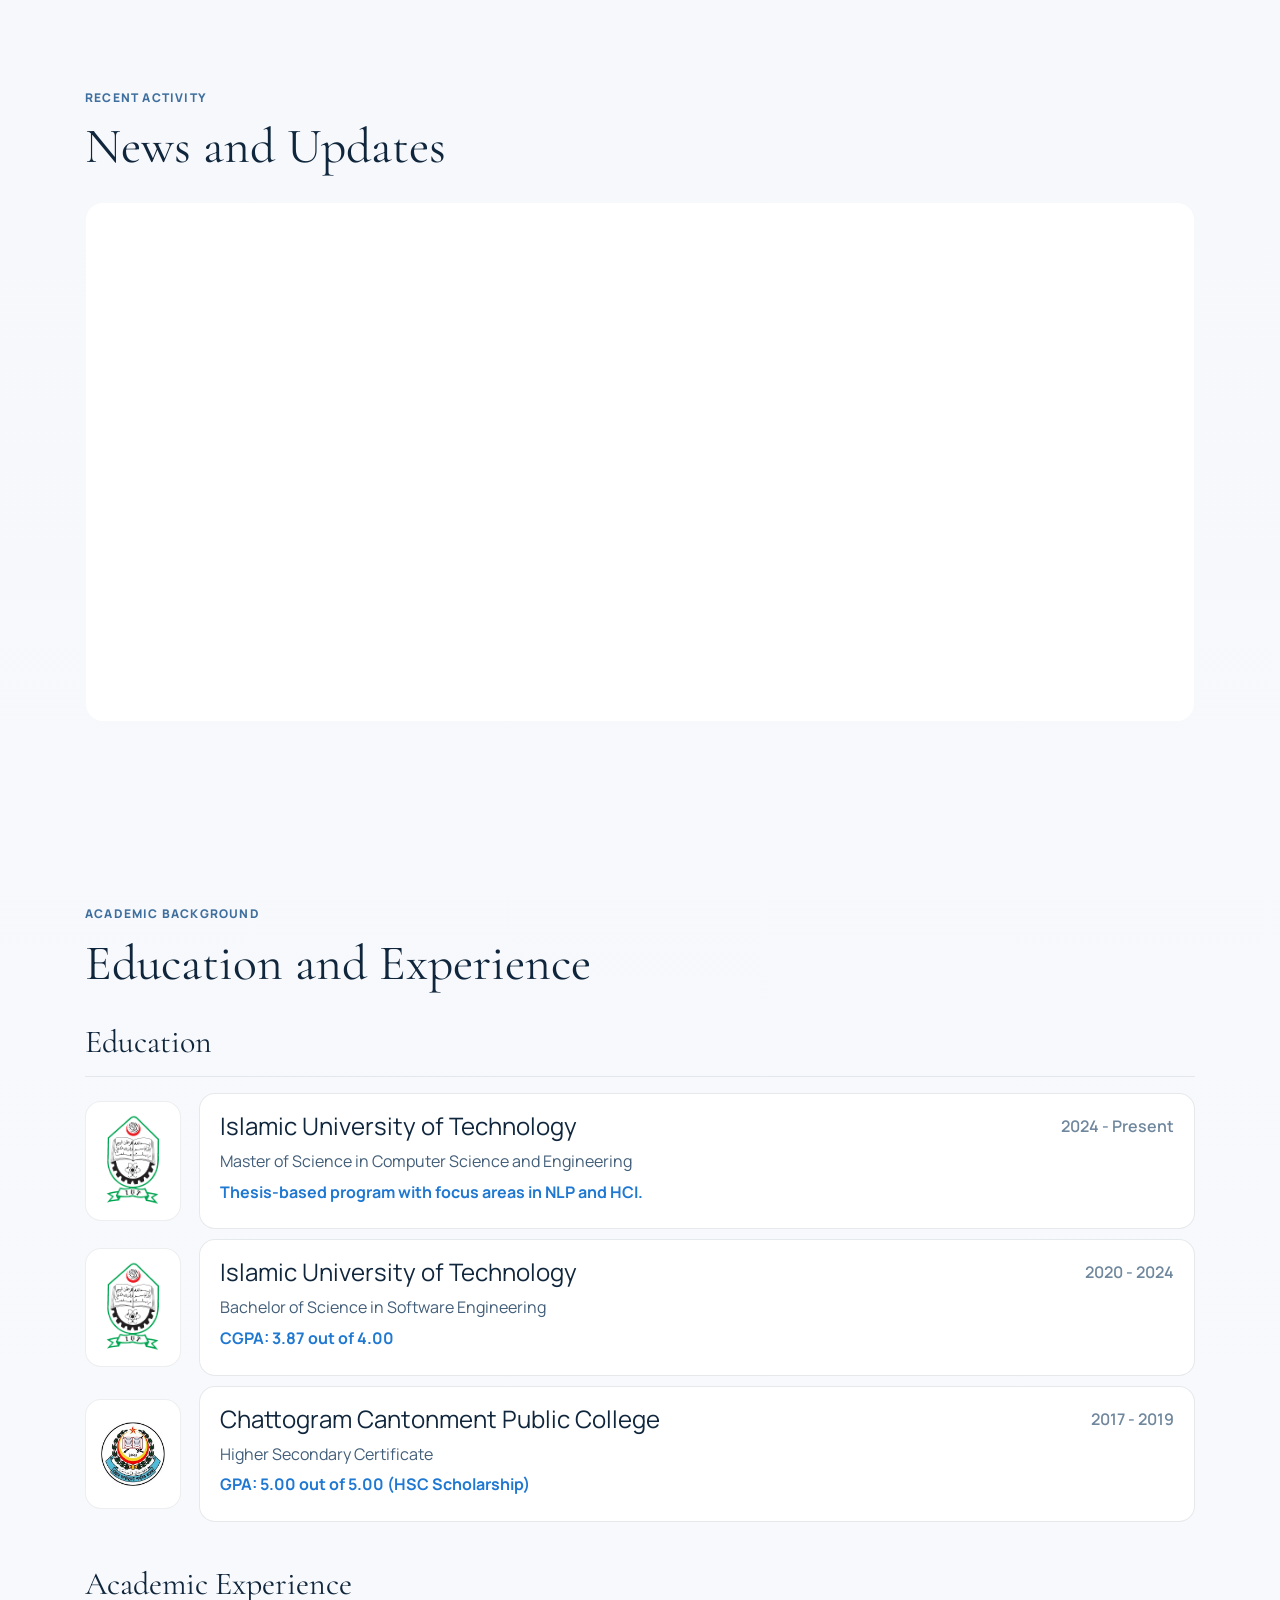
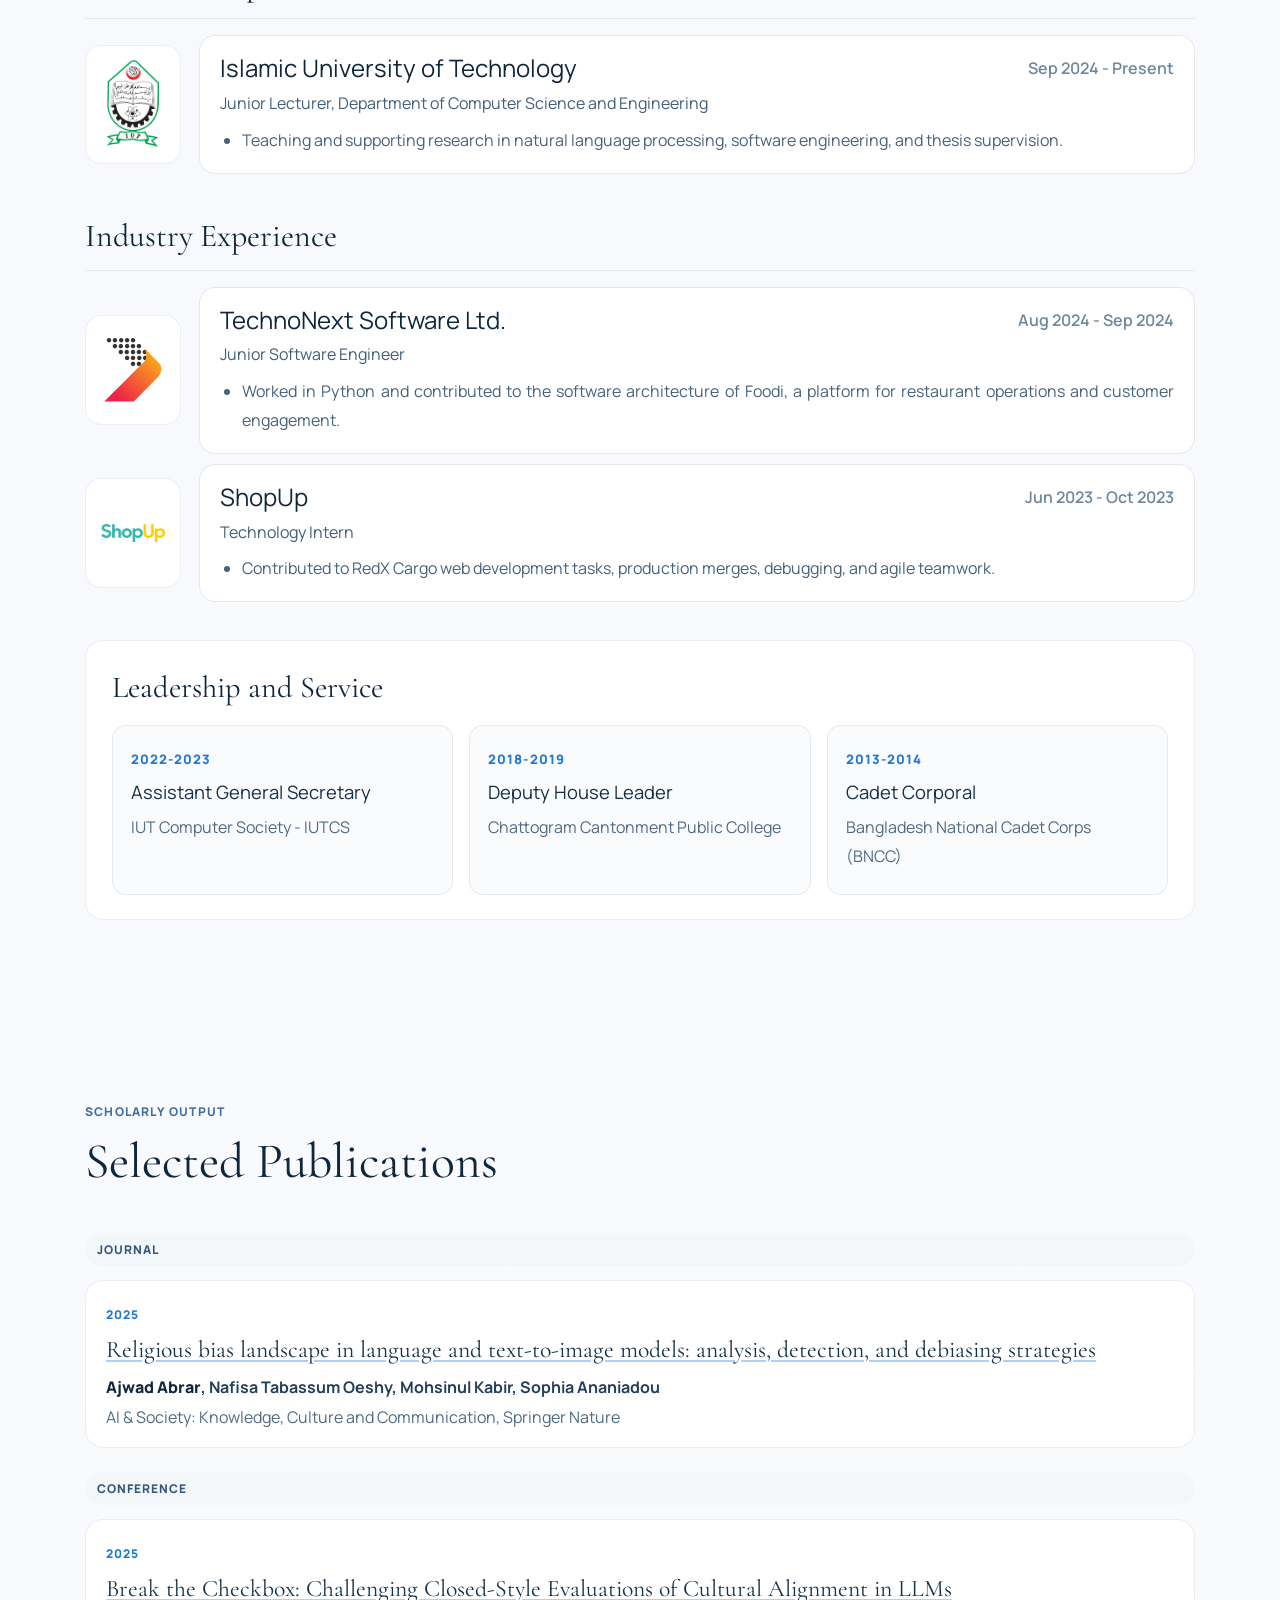
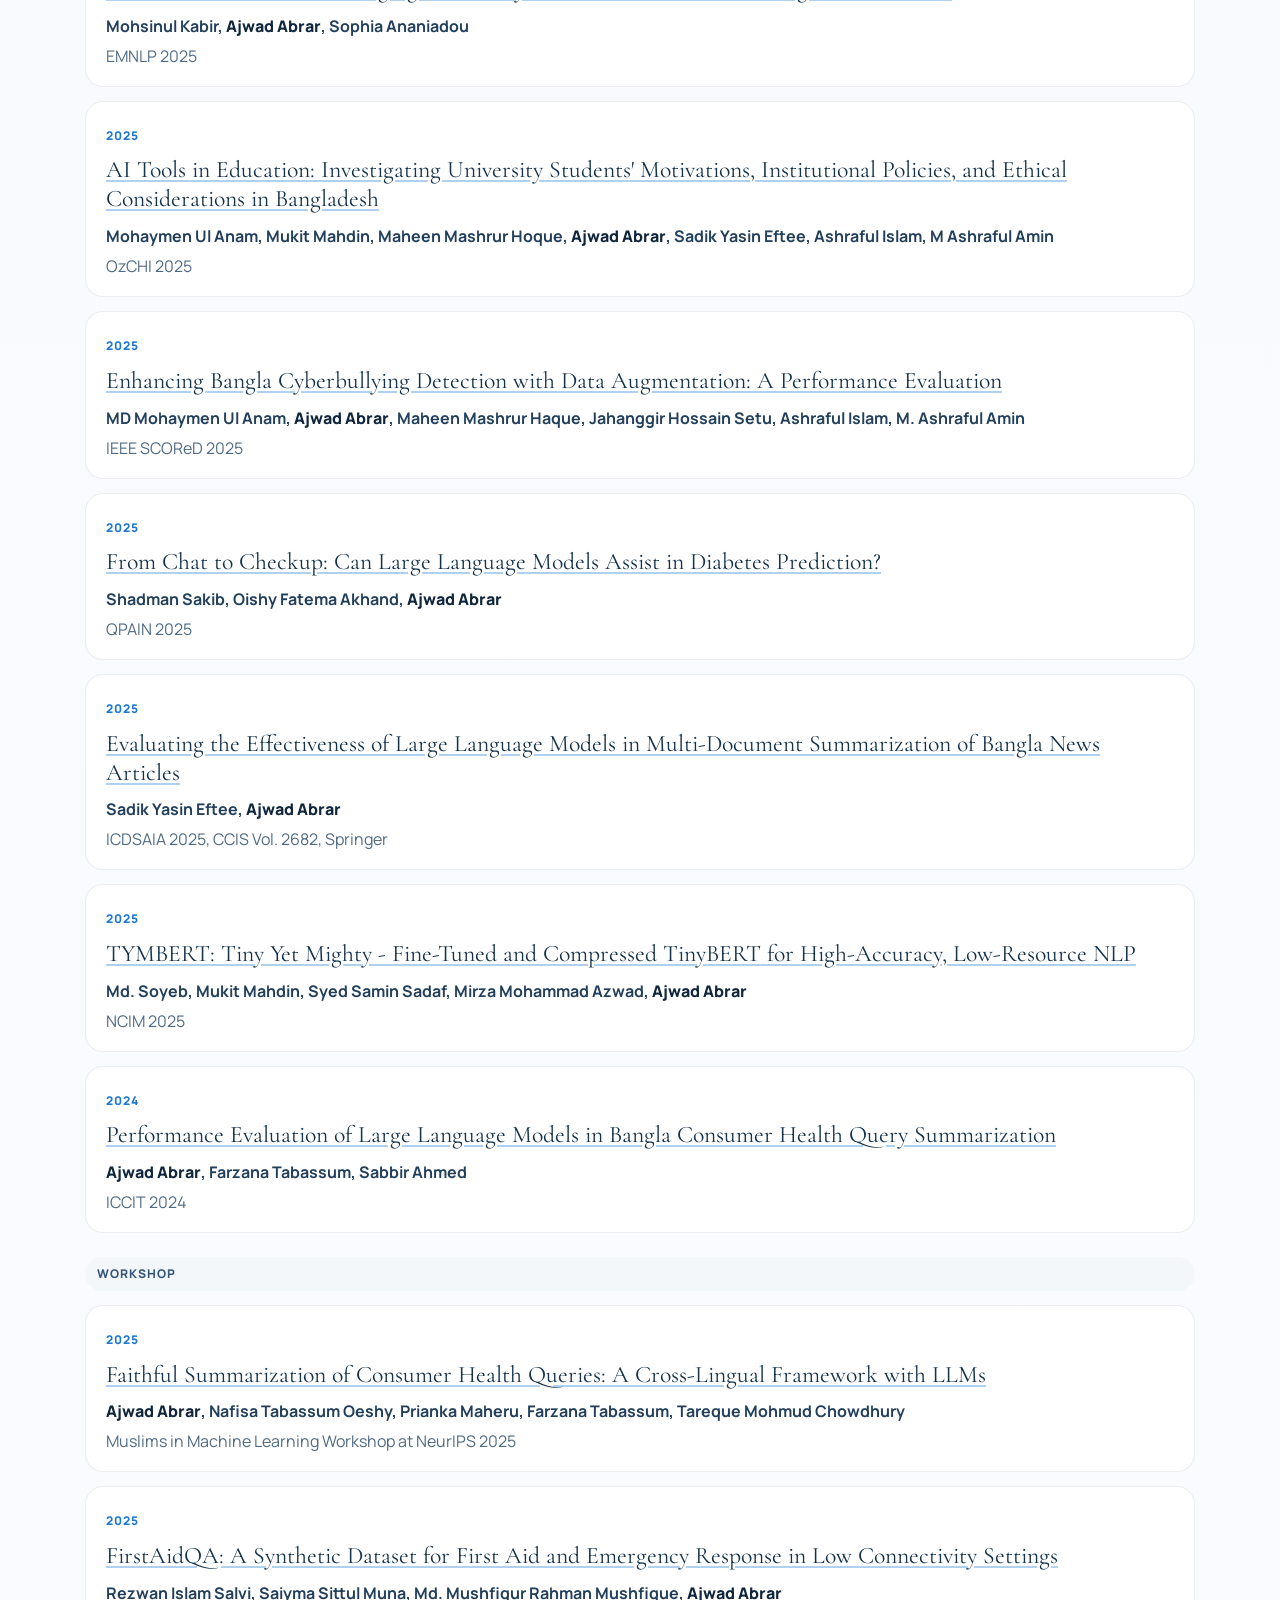
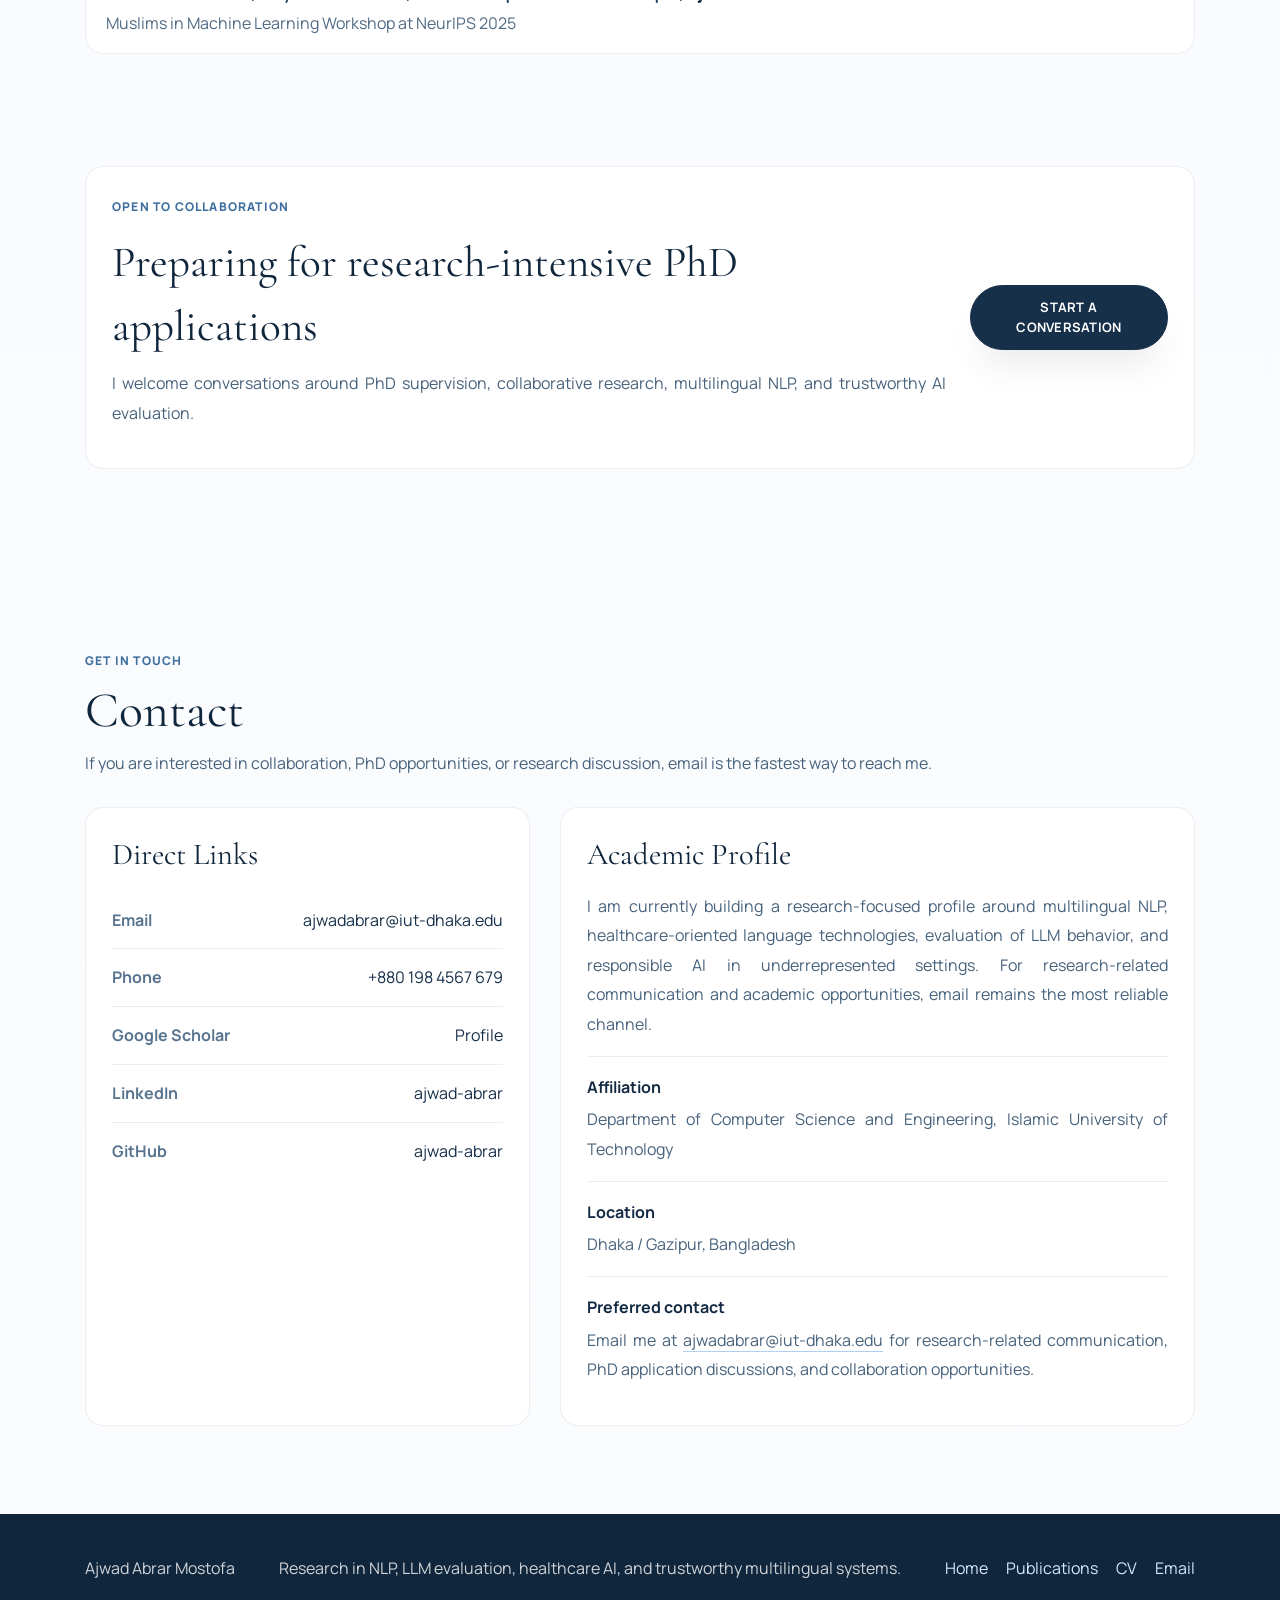
==== commit 401af098: "Shrink the hero panel to balance against the intro column Lay the four snapshot stats out in one row" ====
--- a/index.html
+++ b/index.html
@@ -132,20 +132,11 @@
                   <strong>2</strong>
                   <span>Workshop</span>
                 </div>
-                <div class="snapshot-card">
-                  <strong id="scholar-citations">&mdash;</strong>
-                  <span>Citations</span>
-                </div>
-                <div class="snapshot-card">
-                  <strong id="scholar-hindex">&mdash;</strong>
-                  <span>h-index</span>
-                </div>
-              </div>
-              <p class="scholar-metrics-note">Citations and h-index via Google Scholar, updated automatically.</p>
+              </div>
+              <p class="scholar-metrics-note"><strong id="scholar-citations">&mdash;</strong> citations &middot; h-index <strong id="scholar-hindex">&mdash;</strong> &middot; via Google Scholar</p>
               <div class="visit-counter-card">
                 <span class="visit-counter-label">Website Visits</span>
                 <div id="visit-counter">Waiting for the first tracked visit.</div>
-                <p class="visit-counter-note" id="visit-counter-note">GoatCounter may take a short while to display new visits, especially with ad blockers enabled.</p>
               </div>
             </div>
           </div>
